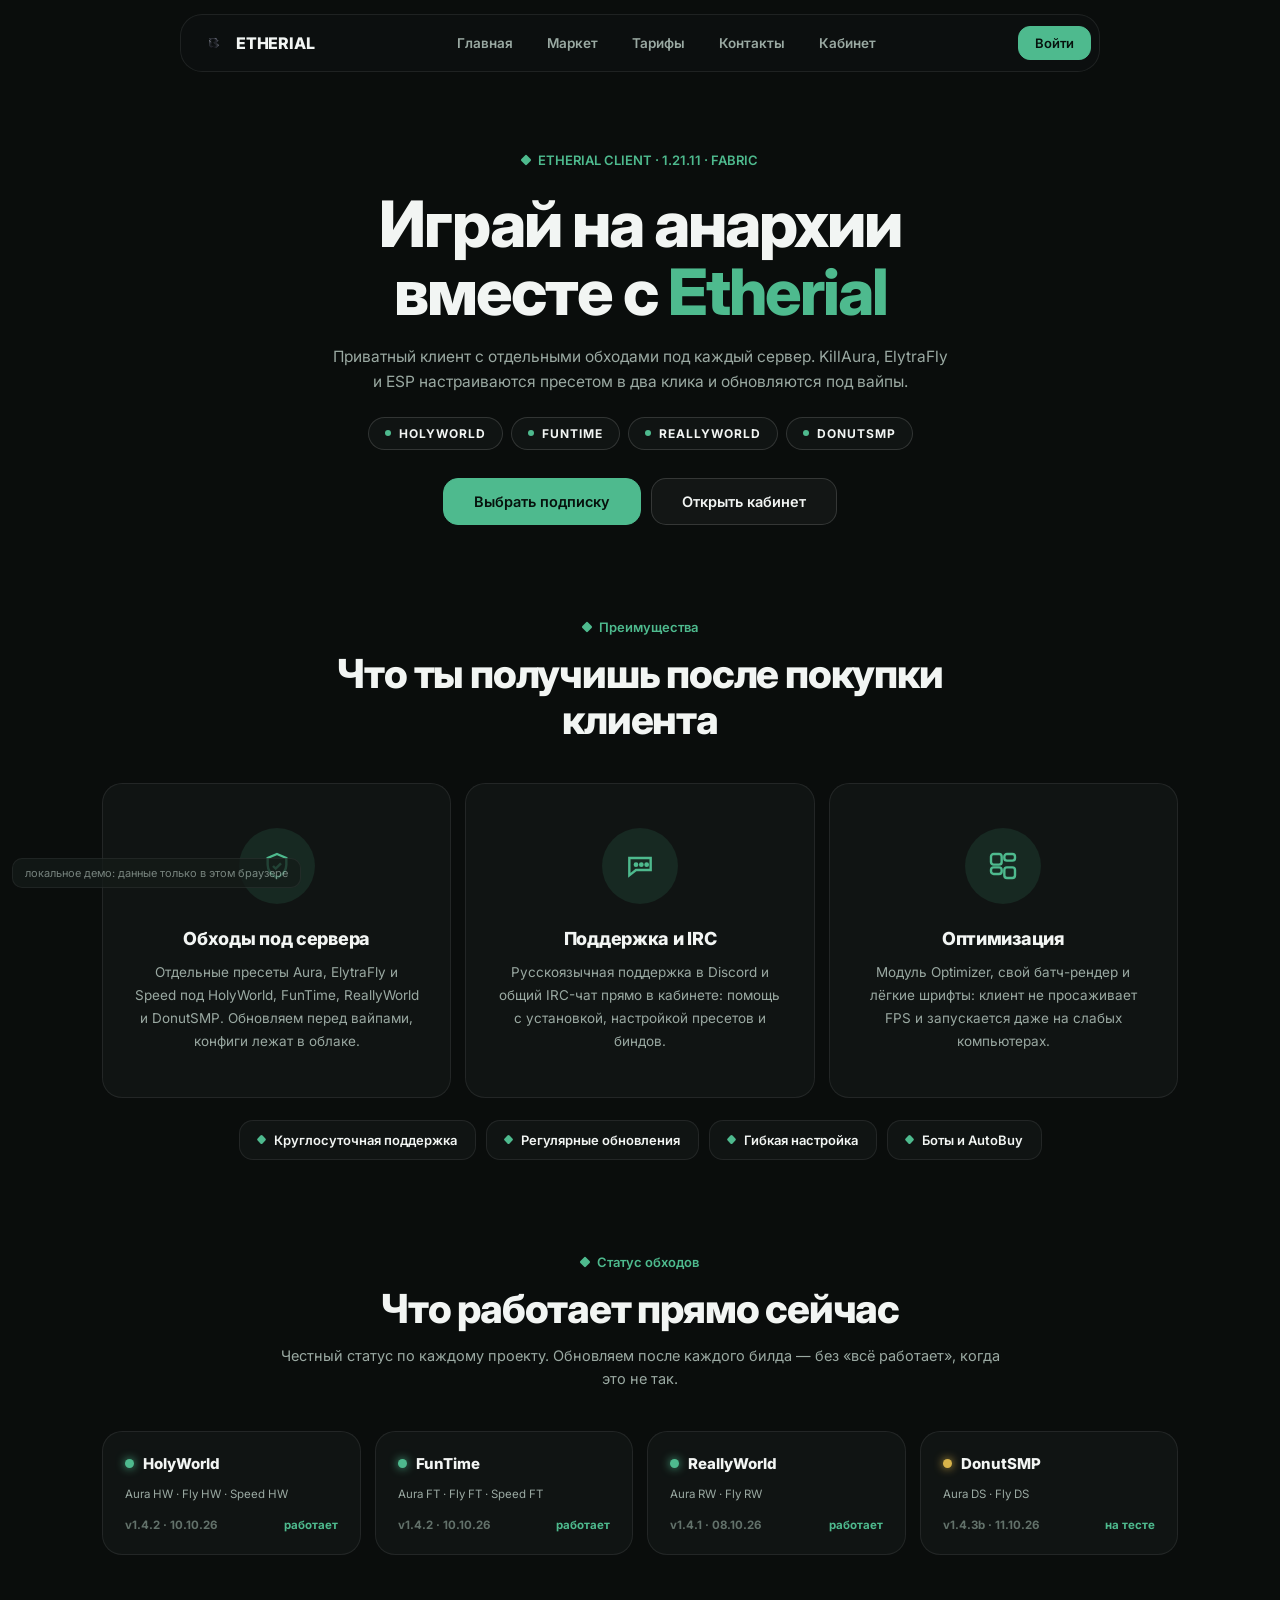
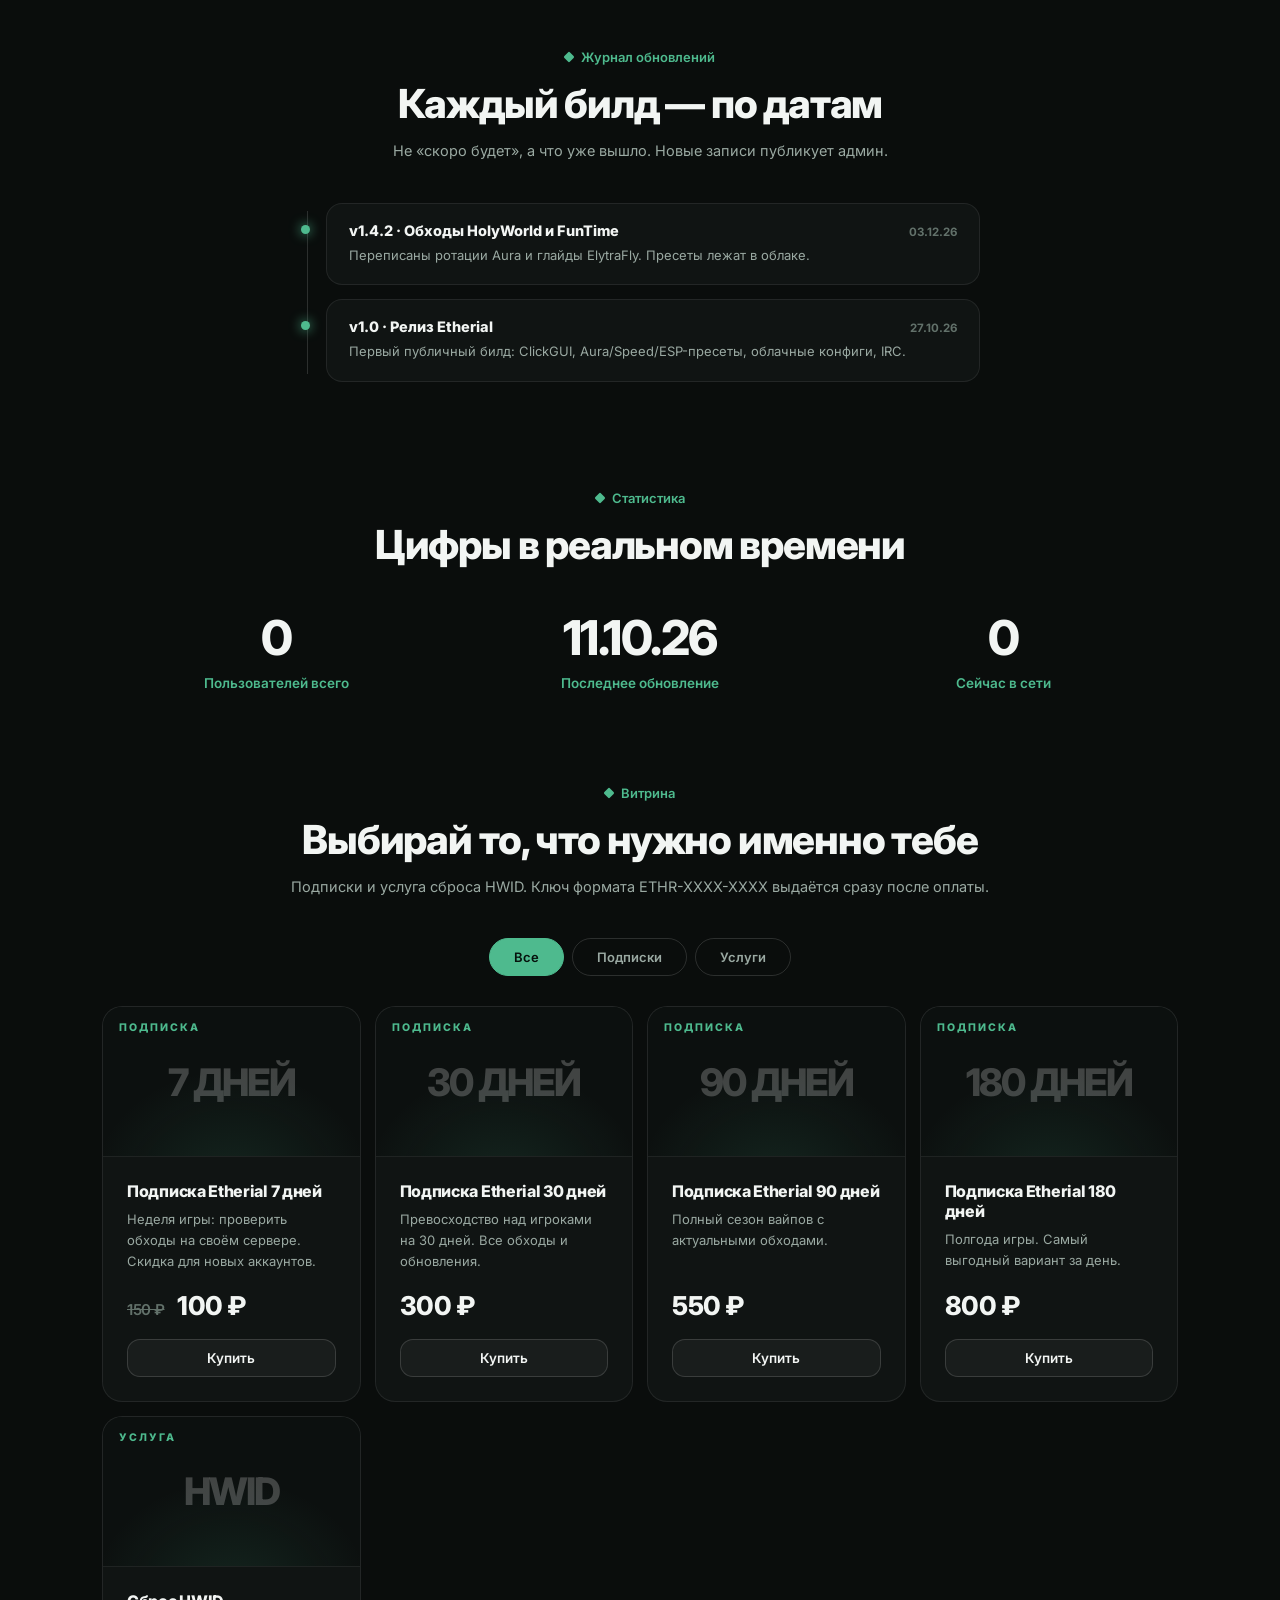
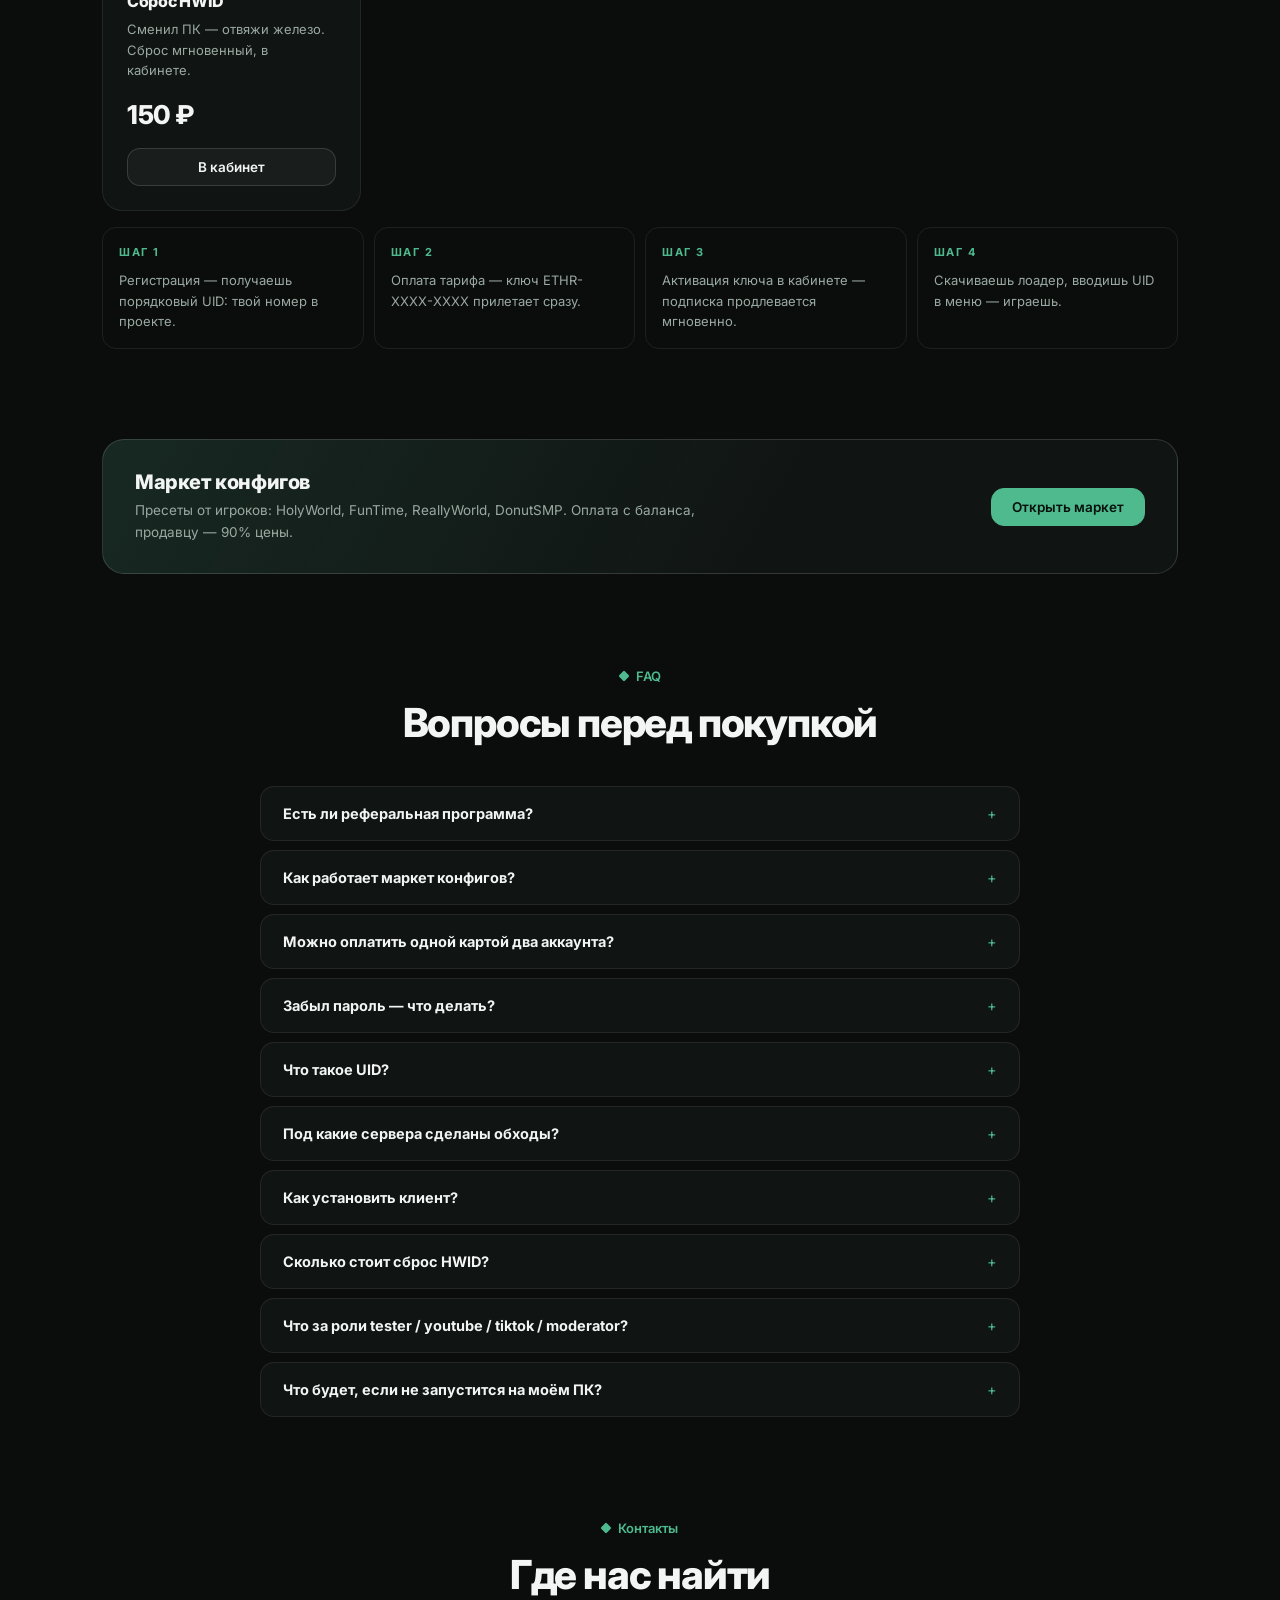
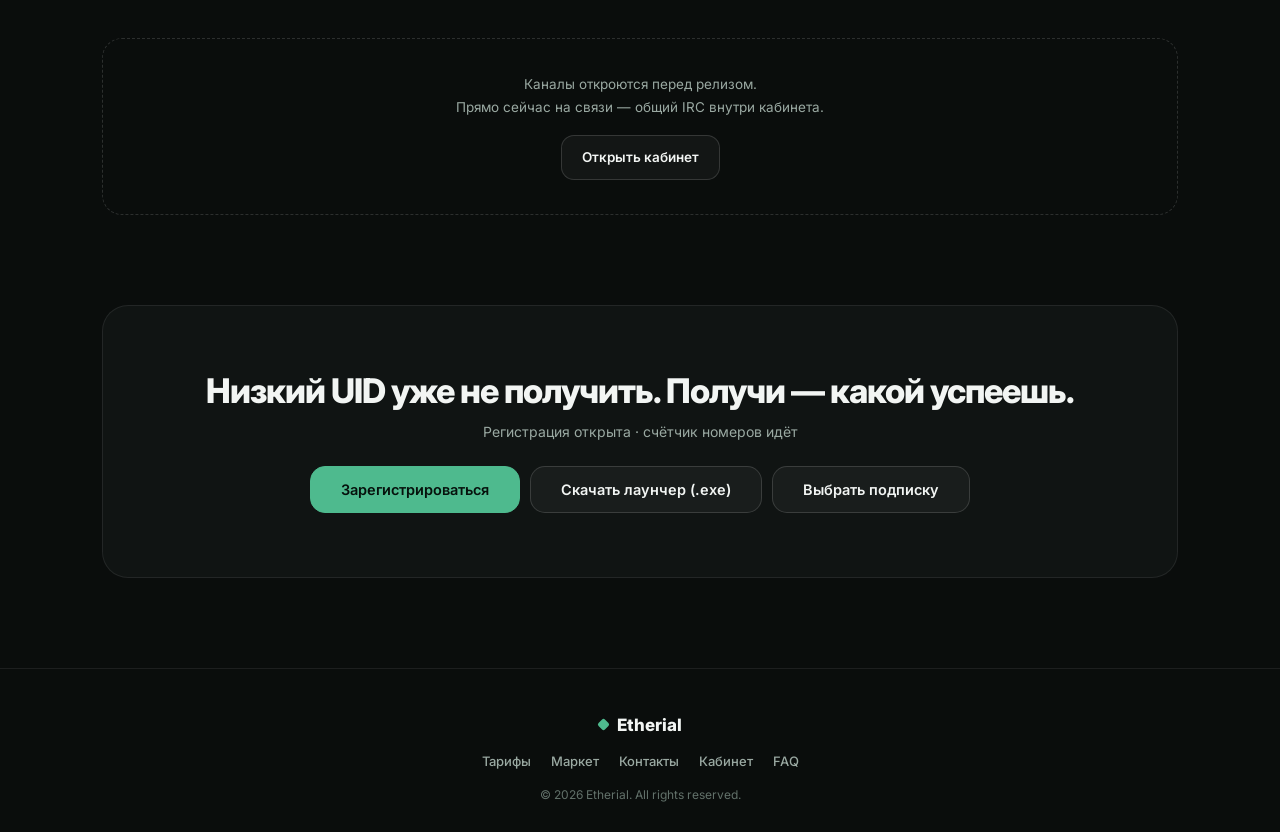
==== index.html @ 1a39bdfa "launcher exe build, download buttons to zip" ====
<!DOCTYPE html>
<html lang="ru">
<head>
<meta charset="UTF-8">
<meta name="viewport" content="width=device-width, initial-scale=1.0">
<title>Etherial Client — чит для Minecraft 1.21.11 | HolyWorld, FunTime, ReallyWorld, DonutSMP</title>
<meta name="description" content="Etherial Client — приватный клиент для Minecraft 1.21.11 (Fabric). Обходы под HolyWorld, FunTime, ReallyWorld и DonutSMP. Порядковые UID, облачные конфиги, IRC.">
<link rel="icon" type="image/png" href="assets/logo.png">
<link rel="preconnect" href="https://fonts.googleapis.com">
<link rel="preconnect" href="https://fonts.gstatic.com" crossorigin>
<link href="https://fonts.googleapis.com/css2?family=Inter:wght@400;500;600;700;800&display=swap" rel="stylesheet">
<link rel="stylesheet" href="css/base.css">
<link rel="stylesheet" href="css/landing.css">
</head>
<body>
<canvas id="bg"></canvas>

<header>
  <div class="header-in">
    <a href="#top" class="logo"><img src="assets/logo.png" alt="Etherial">ETHERIAL</a>
    <nav class="nav" id="nav">
      <a href="#top">Главная</a>
      <a href="market.html">Маркет</a>
      <a href="#store">Тарифы</a>
      <a href="#contacts">Контакты</a>
      <a href="cabinet.html">Кабинет</a>
    </nav>
    <div class="header-right">
      <button class="btn btn-sm btn-solid" id="headAuth">Войти</button>
      <button class="burger" id="burger"><span></span><span></span><span></span></button>
    </div>
  </div>
</header>

<main id="top">
<!-- HERO -->
<section class="hero wrap">
  <span class="kicker reveal">ETHERIAL CLIENT · 1.21.11 · FABRIC</span>
  <h1 class="reveal">Играй на анархии<br>вместе с <em>Etherial</em></h1>
  <p class="hero-sub reveal">Приватный клиент с отдельными обходами под каждый сервер. KillAura, ElytraFly и ESP настраиваются пресетом в два клика и обновляются под вайпы.</p>
  <div class="srv-row reveal">
    <span class="srv"><i></i>HOLYWORLD</span>
    <span class="srv"><i></i>FUNTIME</span>
    <span class="srv"><i></i>REALLYWORLD</span>
    <span class="srv"><i></i>DONUTSMP</span>
  </div>
  <div class="hero-cta reveal">
    <a class="btn btn-solid btn-lg" href="#store">Выбрать подписку</a>
    <a class="btn btn-lg" href="cabinet.html">Открыть кабинет</a>
  </div>
</section>

<!-- ADVANTAGES -->
<section class="section wrap">
  <div class="sec-center reveal">
    <span class="kicker">Преимущества</span>
    <h2>Что ты получишь после покупки клиента</h2>
  </div>
  <div class="adv-grid">
    <div class="adv reveal">
      <div class="adv-ico"><svg viewBox="0 0 24 24" fill="none" stroke-width="1.8"><path d="M12 3l7 3v5c0 5-3.5 8-7 10-3.5-2-7-5-7-10V6z"/><path d="M9 12l2 2 4-4"/></svg></div>
      <b>Обходы под сервера</b>
      <p>Отдельные пресеты Aura, ElytraFly и Speed под HolyWorld, FunTime, ReallyWorld и DonutSMP. Обновляем перед вайпами, конфиги лежат в облаке.</p>
    </div>
    <div class="adv reveal">
      <div class="adv-ico"><svg viewBox="0 0 24 24" fill="none" stroke-width="1.8"><path d="M4 6h16v9H9l-5 4z"/><circle cx="9" cy="11" r=".9" fill="currentColor"/><circle cx="13" cy="11" r=".9" fill="currentColor"/><circle cx="17" cy="11" r=".9" fill="currentColor"/></svg></div>
      <b>Поддержка и IRC</b>
      <p>Русскоязычная поддержка в Discord и общий IRC-чат прямо в кабинете: помощь с установкой, настройкой пресетов и биндов.</p>
    </div>
    <div class="adv reveal">
      <div class="adv-ico"><svg viewBox="0 0 24 24" fill="none" stroke-width="1.8"><rect x="3" y="3" width="8" height="8" rx="2"/><rect x="13" y="13" width="8" height="8" rx="2"/><rect x="13" y="3" width="8" height="5" rx="2"/><rect x="3" y="13" width="8" height="5" rx="2"/></svg></div>
      <b>Оптимизация</b>
      <p>Модуль Optimizer, свой батч-рендер и лёгкие шрифты: клиент не просаживает FPS и запускается даже на слабых компьютерах.</p>
    </div>
  </div>
  <div class="chips reveal">
    <span class="chip">Круглосуточная поддержка</span>
    <span class="chip">Регулярные обновления</span>
    <span class="chip">Гибкая настройка</span>
    <span class="chip">Боты и AutoBuy</span>
  </div>
</section>

<!-- BYPASS STATUS -->
<section class="section wrap">
  <div class="sec-center reveal">
    <span class="kicker">Статус обходов</span>
    <h2>Что работает прямо сейчас</h2>
    <p>Честный статус по каждому проекту. Обновляем после каждого билда — без «всё работает», когда это не так.</p>
  </div>
  <div class="status-grid reveal" id="bypassGrid"></div>
</section>

<!-- BUILDS -->
<section class="section wrap">
  <div class="sec-center reveal">
    <span class="kicker">Журнал обновлений</span>
    <h2>Каждый билд — по датам</h2>
    <p>Не «скоро будет», а что уже вышло. Новые записи публикует админ.</p>
  </div>
  <div class="timeline reveal" id="buildsList"></div>
</section>

<!-- STATS -->
<section class="section wrap">
  <div class="sec-center reveal">
    <span class="kicker">Статистика</span>
    <h2>Цифры в реальном времени</h2>
  </div>
  <div class="stats reveal">
    <div class="stat"><b id="statUsers">0</b><span>Пользователей всего</span></div>
    <div class="stat"><b id="statUpdate">11.10.26</b><span>Последнее обновление</span></div>
    <div class="stat"><b id="statOnline">0</b><span>Сейчас в сети</span></div>
  </div>
</section>

<!-- STORE -->
<section id="store" class="section wrap">
  <div class="sec-center reveal">
    <span class="kicker">Витрина</span>
    <h2>Выбирай то, что нужно именно тебе</h2>
    <p>Подписки и услуга сброса HWID. Ключ формата ETHR-XXXX-XXXX выдаётся сразу после оплаты.</p>
  </div>
  <div class="store-tabs reveal">
    <button class="stab active" data-sfilter="all">Все</button>
    <button class="stab" data-sfilter="sub">Подписки</button>
    <button class="stab" data-sfilter="svc">Услуги</button>
  </div>
  <div class="store-grid">
    <div class="product reveal" data-cat="sub">
      <div class="product-vis"><small>ПОДПИСКА</small><b>7 ДНЕЙ</b></div>
      <div class="product-body"><h3>Подписка Etherial 7 дней</h3><p>Неделя игры: проверить обходы на своём сервере. Скидка для новых аккаунтов.</p>
      <div class="product-price"><s class="old-price">150 ₽</s> 100 ₽</div><button class="btn btn-block" data-buy="D7">Купить</button></div>
    </div>
    <div class="product reveal" data-cat="sub">
      <div class="product-vis"><small>ПОДПИСКА</small><b>30 ДНЕЙ</b></div>
      <div class="product-body"><h3>Подписка Etherial 30 дней</h3><p>Превосходство над игроками на 30 дней. Все обходы и обновления.</p>
      <div class="product-price">300 ₽</div><button class="btn btn-block" data-buy="D30">Купить</button></div>
    </div>
    <div class="product reveal" data-cat="sub">
      <div class="product-vis"><small>ПОДПИСКА</small><b>90 ДНЕЙ</b></div>
      <div class="product-body"><h3>Подписка Etherial 90 дней</h3><p>Полный сезон вайпов с актуальными обходами.</p>
      <div class="product-price">550 ₽</div><button class="btn btn-block" data-buy="D90">Купить</button></div>
    </div>
    <div class="product reveal" data-cat="sub">
      <div class="product-vis"><small>ПОДПИСКА</small><b>180 ДНЕЙ</b></div>
      <div class="product-body"><h3>Подписка Etherial 180 дней</h3><p>Полгода игры. Самый выгодный вариант за день.</p>
      <div class="product-price">800 ₽</div><button class="btn btn-block" data-buy="D180">Купить</button></div>
    </div>
    <div class="product reveal" data-cat="svc">
      <div class="product-vis"><small>УСЛУГА</small><b>HWID</b></div>
      <div class="product-body"><h3>Сброс HWID</h3><p>Сменил ПК — отвяжи железо. Сброс мгновенный, в кабинете.</p>
      <div class="product-price">150 ₽</div><a class="btn btn-block" href="cabinet.html" style="text-align:center">В кабинет</a></div>
    </div>
  </div>
  <div class="steps reveal">
    <div class="step"><b>ШАГ 1</b>Регистрация — получаешь порядковый UID: твой номер в проекте.</div>
    <div class="step"><b>ШАГ 2</b>Оплата тарифа — ключ ETHR-XXXX-XXXX прилетает сразу.</div>
    <div class="step"><b>ШАГ 3</b>Активация ключа в кабинете — подписка продлевается мгновенно.</div>
    <div class="step"><b>ШАГ 4</b>Скачиваешь лоадер, вводишь UID в меню — играешь.</div>
  </div>
</section>

<!-- MARKET BANNER -->
<section class="section wrap">
  <div class="market-banner reveal">
    <div><b>Маркет конфигов</b><span>Пресеты от игроков: HolyWorld, FunTime, ReallyWorld, DonutSMP. Оплата с баланса, продавцу — 90% цены.</span></div>
    <a class="btn btn-solid" href="market.html">Открыть маркет</a>
  </div>
</section>

<!-- FAQ -->
<section id="faq" class="section wrap">
  <div class="sec-center reveal">
    <span class="kicker">FAQ</span>
    <h2>Вопросы перед покупкой</h2>
  </div>
  <div class="faq">
    <div class="qa reveal"><button>Есть ли реферальная программа?<i>+</i></button><div class="qa-body">Да: +3 дня подписки за каждого приглашённого, который активировал ключ. Твоя ссылка вида cabinet.html?ref=ТВОЙ_UID — в кабинете на вкладке Главная. Бонус начисляется автоматически.</div></div>
    <div class="qa reveal"><button>Как работает маркет конфигов?<i>+</i></button><div class="qa-body">Игроки выставляют свои пресеты, ты покупаешь за баланс: пополни его картой в кабинете, текст конфига откроется сразу после оплаты. Продавцу уходит 90% цены, выставить лот может любой владелец.</div></div>
    <div class="qa reveal"><button>Можно оплатить одной картой два аккаунта?<i>+</i></button><div class="qa-body">Нет: карта привязывается к одному UID навсегда. Это защита от перепродажи ключей. Для второго аккаунта нужна другая карта.</div></div>
    <div class="qa reveal"><button>Забыл пароль — что делать?<i>+</i></button><div class="qa-body">Нажми «Забыл пароль» в окне входа, введи ник и почту с регистрации — задашь новый пароль, все сессии при этом сбросятся. Поэтому указывай рабочую почту.</div></div>
    <div class="qa reveal"><button>Что такое UID?<i>+</i></button><div class="qa-body">Порядковый номер аккаунта в проекте. Зарегистрировался вторым — UID 2, тысяча четыреста восемьдесят восьмым — UID 1488. Вводится в лоадере и привязывается к подписке и железу.</div></div>
    <div class="qa reveal"><button>Под какие сервера сделаны обходы?<i>+</i></button><div class="qa-body">HolyWorld, FunTime, ReallyWorld и DonutSMP. Под каждый — отдельные пресеты Aura, ElytraFly, Speed и Velocity. Перед вайпами пресеты обновляются, конфиги лежат в облаке.</div></div>
    <div class="qa reveal"><button>Как установить клиент?<i>+</i></button><div class="qa-body">Нужны Minecraft 1.21.11, Java 21 и Fabric Loader 0.19.5. Кладёшь jar в папку mods, запускаешь игру, в меню Etherial вводишь свой UID. Установка занимает минут пять, гайд есть в Discord.</div></div>
    <div class="qa reveal"><button>Сколько стоит сброс HWID?<i>+</i></button><div class="qa-body">150₽, оплачивается отдельно во вкладке Главная личного кабинета. Сброс мгновенный, количество не ограничено — каждый оплачивается отдельно.</div></div>
    <div class="qa reveal"><button>Что за роли tester / youtube / tiktok / moderator?<i>+</i></button><div class="qa-body">Роли выдаёт администратор (zxs). Tester — ранний доступ к билдам, youtube и tiktok — партнёрка для авторов, moderator — модерация чата. Роль видна рядом с ником в кабинете и IRC.</div></div>
    <div class="qa reveal"><button>Что будет, если не запустится на моём ПК?<i>+</i></button><div class="qa-body">Напиши в поддержку с указанием UID — разберём логи лоадера. Если клиент технически не запускается и мы не помогли за 24 часа, вернём деньги за неиспользованные дни.</div></div>
  </div>
</section>

<!-- CONTACTS -->
<section id="contacts" class="section wrap">
  <div class="sec-center reveal">
    <span class="kicker">Контакты</span>
    <h2>Где нас найти</h2>
  </div>
  <div class="contact-grid reveal" id="contactGrid"></div>
</section>

<section class="wrap">
  <div class="cta reveal">
    <h2>Низкий UID уже не получить. Получи — какой успеешь.</h2>
    <p>Регистрация открыта · счётчик номеров идёт</p>
    <div class="cta-row">
      <button class="btn btn-solid btn-lg" data-auth="reg">Зарегистрироваться</button>
      <a class="btn btn-lg" href="files/EtherealLauncher-win64.zip" download>Скачать лаунчер (.exe)</a>
      <a class="btn btn-lg" href="#store">Выбрать подписку</a>
    </div>
  </div>
</section>
</main>

<footer>
  <div class="wrap foot-in">
    <div class="foot-logo">Etherial</div>
    <div class="foot-links"><a href="#store">Тарифы</a><a href="market.html">Маркет</a><a href="#contacts">Контакты</a><a href="cabinet.html">Кабинет</a><a href="#faq">FAQ</a></div>
    <div class="foot-bottom" style="border:none;padding:18px 0 0">© 2026 Etherial. All rights reserved.</div>
  </div>
</footer>

<!-- AUTH MODAL -->
<div class="modal" id="authModal">
  <div class="modal-card">
    <button class="modal-x" id="authClose">✕</button>
    <h3 id="authTitle">Регистрация</h3>
    <p class="modal-sub" id="authSub"></p>
    <label>Ник<input type="text" id="authName" maxlength="16" placeholder="3-16 символов" autocomplete="username"></label>
    <label id="authEmailWrap">Почта<input type="text" id="authEmail" maxlength="64" placeholder="для восстановления доступа" autocomplete="email"></label>
    <label id="authRefWrap">Пригласил друг (UID)<input type="text" id="authRef" maxlength="8" placeholder="необязательно — например 1488"></label>
    <label>Пароль<input type="password" id="authPass" placeholder="минимум 4 символа" autocomplete="current-password"></label>
    <label class="remember"><input type="checkbox" id="authRemember" checked> Запомнить меня на этом устройстве</label>
    <div class="auth-err" id="authErr"></div>
    <button class="btn btn-solid btn-block" id="authSubmit">Зарегистрироваться</button>
    <button class="linklike" id="authSwitch"></button>
    <button class="linklike" id="authForgot" style="margin-top:8px">Забыл пароль? Восстановить по почте</button>
  </div>
</div>

<!-- RECOVER MODAL -->
<div class="modal" id="recoverModal">
  <div class="modal-card">
    <button class="modal-x" id="recoverClose">✕</button>
    <h3>Восстановление</h3>
    <p class="modal-sub">Введи ник и почту с регистрации — задашь новый пароль. Все сессии сбросятся.</p>
    <label>Ник<input type="text" id="recNick" maxlength="16"></label>
    <label>Почта<input type="text" id="recEmail" maxlength="64"></label>
    <label>Новый пароль<input type="password" id="recPass" placeholder="минимум 4 символа"></label>
    <div class="auth-err" id="recErr"></div>
    <button class="btn btn-solid btn-block" id="recSubmit">Задать новый пароль</button>
  </div>
</div>

<!-- BUY MODAL -->
<div class="modal" id="buyModal">
  <div class="modal-card">
    <button class="modal-x" id="buyClose">✕</button>
    <h3>Оплата</h3>
    <p class="modal-sub" id="buyPlan"></p>
    <div class="pay-methods">
      <button class="paymethod active" data-pay="card">Картой</button>
      <button class="paymethod" data-pay="balance">С баланса · <span id="buyBal">0 ₽</span></button>
    </div>
    <div id="cardFields">
      <label>Номер карты<input type="text" id="cardNum" inputmode="numeric" maxlength="19" placeholder="0000 0000 0000 0000"></label>
      <div style="display:grid;grid-template-columns:1fr 1fr;gap:10px">
        <label>Срок<input type="text" id="cardExp" inputmode="numeric" maxlength="5" placeholder="ММ/ГГ"></label>
        <label>CVC<input type="password" id="cardCvc" inputmode="numeric" maxlength="3" placeholder="•••"></label>
      </div>
    </div>
    <div id="balHint" class="hidden" style="font-size:12.5px;color:var(--mut);margin-bottom:12px">Спишется с баланса аккаунта. Не хватает? <a href="cabinet.html" style="color:var(--acc)">Пополнить в кабинете</a></div>
    <div class="auth-err" id="buyErr"></div>
    <div class="pay-methods"><button class="pay active">Карта</button><button class="pay">СБП</button><button class="pay">Крипта</button></div>
    <button class="btn btn-solid btn-block" id="buyConfirm">Оплатить и получить ключ</button>
    <p class="modal-sub" style="margin:12px 0 0">Демо-оплата: номер никуда не уходит, хранится только его хэш.<br>Одна карта — один аккаунт. Демо-карта: 4242 4242 4242 4242.</p>
  </div>
</div>

<div id="toasts"></div>
<script src="js/store.local.js"></script>
<script src="js/store.js"></script>
<script src="js/config.js"></script>
<script src="js/common.js"></script>
<script src="js/pay.js"></script>
<script src="js/landing.js"></script>
</body>
</html>
---- css/base.css ----
/* Etherial Client — base: one font, pill nav, footer, buttons, modal, toast */
:root {
  --bg: #0a0d0c;
  --panel: #101413;
  --panel2: #151b19;
  --line: rgba(255, 255, 255, .08);
  --line2: rgba(255, 255, 255, .14);
  --txt: #f2f5f3;
  --mut: #9aa9a2;
  --dim: #62716a;
  --acc: #4eba8e;
  --acc-dim: rgba(78, 186, 142, .12);
  --danger: #ff5147;
  --gold: #d8b34a;
  --field: rgba(0, 0, 0, .35);
  --deep: rgba(0, 0, 0, .3);
  --r: 20px;
  --font: 'Inter', system-ui, sans-serif;
}
body[data-theme="mono"] {
  --bg: #0a0a0a;
  --panel: #111;
  --panel2: #181818;
  --txt: #f2f2f2;
  --mut: #9c9c9c;
  --dim: #666;
  --acc: #ededed;
  --acc-dim: rgba(255, 255, 255, .1);
}
body[data-theme="crimson"] {
  --bg: #0e0708;
  --panel: #150c0d;
  --panel2: #1d1113;
  --txt: #f6ecee;
  --mut: #b39a9e;
  --dim: #6f5257;
  --acc: #e0334f;
  --acc-dim: rgba(224, 51, 79, .13);
  --danger: #ff5147;
  --gold: #d8b34a;
}
body[data-theme="toxic"] {
  --bg: #080b04;
  --panel: #0e1207;
  --panel2: #151b0b;
  --txt: #f0f5e4;
  --mut: #9aa583;
  --dim: #5d6647;
  --acc: #b8ff29;
  --acc-dim: rgba(184, 255, 41, .12);
  --danger: #ff5147;
  --gold: #d8b34a;
}
body[data-theme="royal"] {
  --bg: #0c0913;
  --panel: #130e1d;
  --panel2: #1a1426;
  --txt: #f1ebfa;
  --mut: #a293bd;
  --dim: #5f5478;
  --acc: #a678ff;
  --acc-dim: rgba(166, 120, 255, .13);
  --danger: #ff5147;
  --gold: #d8b34a;
}
body[data-theme="arctic"] {
  --bg: #e9eef1;
  --panel: #ffffff;
  --panel2: #e6ebef;
  --line: rgba(10, 30, 40, .1);
  --line2: rgba(10, 30, 40, .2);
  --txt: #0e151b;
  --mut: #57707c;
  --dim: #8fa3ae;
  --acc: #0284c7;
  --acc-dim: rgba(2, 132, 199, .12);
  --field: #e7edf1;
  --deep: #edf1f4;
  --danger: #d92d20;
  --gold: #b8860b;
}
* { margin: 0; padding: 0; box-sizing: border-box; }
html { scroll-behavior: smooth; }
body {
  background: var(--bg); color: var(--txt);
  font-family: var(--font); min-height: 100vh;
  transition: background .3s, color .3s;
  -webkit-font-smoothing: antialiased;
}
body.no-motion * { animation: none !important; transition: none !important; }
::selection { background: var(--acc); color: #06110c; }
.wrap { max-width: 1120px; margin: 0 auto; padding: 0 22px; }
.mono { font-family: var(--font); font-weight: 600; letter-spacing: .3px; }
.hidden { display: none !important; }
main, header, footer { position: relative; z-index: 1; }
a { color: inherit; }

/* ---------- floating pill header ---------- */
header { position: sticky; top: 14px; z-index: 50; background: transparent; }
.header-in {
  max-width: 920px; margin: 0 auto; padding: 0 8px 0 20px; height: 58px;
  display: flex; align-items: center; gap: 16px;
  background: rgba(13, 17, 16, .88);
  backdrop-filter: blur(16px);
  border: 1px solid var(--line);
  border-radius: 22px;
}
body[data-theme="mono"] .header-in { background: rgba(12, 12, 12, .9); }
.logo { display: flex; align-items: center; gap: 9px; text-decoration: none; font-weight: 800; font-size: 16px; letter-spacing: -.2px; }
.logo img { width: 26px; height: 26px; object-fit: contain; }
.nav { display: flex; gap: 4px; margin: 0 auto; }
.nav a {
  color: var(--mut); text-decoration: none; font-size: 13.5px; font-weight: 600;
  padding: 9px 15px; border-radius: 12px;
}
.nav a:hover, .nav a.on { color: var(--txt); background: rgba(255, 255, 255, .06); }
.header-right { display: flex; align-items: center; gap: 8px; }

/* ---------- buttons ---------- */
.btn {
  border: 1px solid var(--line2); background: rgba(255, 255, 255, .04); color: var(--txt);
  font-family: var(--font); font-weight: 600; font-size: 13.5px;
  padding: 10px 20px; border-radius: 13px; cursor: pointer;
  text-decoration: none; display: inline-block; transition: background .2s, border-color .2s, transform .15s;
  white-space: nowrap;
}
.btn:hover { border-color: var(--acc); transform: translateY(-1px); }
.btn-solid { background: var(--acc); border-color: var(--acc); color: #06110c; }
.btn-solid:hover { filter: brightness(1.08); }
.btn-lg { padding: 14px 30px; font-size: 14.5px; border-radius: 15px; }
.btn-block { width: 100%; }
.btn-sm { padding: 8px 16px; font-size: 13px; border-radius: 12px; }
.btn:disabled { opacity: .4; cursor: default; transform: none; }
.burger { display: none; flex-direction: column; gap: 5px; background: none; border: none; cursor: pointer; padding: 8px; }
.burger span { width: 20px; height: 2px; background: var(--txt); border-radius: 2px; }

/* ---------- shared bits ---------- */
.kicker {
  display: inline-flex; align-items: center; gap: 8px;
  font-size: 13px; font-weight: 600; color: var(--acc);
}
.kicker::before { content: ''; width: 8px; height: 8px; background: var(--acc); transform: rotate(45deg); border-radius: 1.5px; }

/* ---------- footer ---------- */
footer { border-top: 1px solid var(--line); margin-top: 90px; }
.foot-in { text-align: center; padding: 44px 22px 30px; }
.foot-logo { display: inline-flex; align-items: center; gap: 9px; font-weight: 800; font-size: 17px; }
.foot-logo::before { content: ''; width: 9px; height: 9px; background: var(--acc); transform: rotate(45deg); border-radius: 2px; }
.foot-links { display: flex; gap: 20px; justify-content: center; margin-top: 18px; flex-wrap: wrap; }
.foot-links a { color: var(--mut); text-decoration: none; font-size: 13px; font-weight: 500; }
.foot-links a:hover { color: var(--txt); }
.foot-bottom { text-align: center; padding-bottom: 26px; font-size: 12px; color: var(--dim); }

/* ---------- modal ---------- */
.modal {
  position: fixed; inset: 0; z-index: 100; display: flex; align-items: center; justify-content: center;
  padding: 18px; background: rgba(0, 0, 0, .7); backdrop-filter: blur(6px);
  opacity: 0; visibility: hidden; transition: .25s;
}
.modal.show { opacity: 1; visibility: visible; }
.modal-card {
  background: var(--panel); border: 1px solid var(--line2); border-radius: var(--r);
  padding: 32px; width: 100%; max-width: 410px; position: relative;
  transform: translateY(14px); transition: .25s; max-height: 90vh; overflow: auto;
}
.modal.show .modal-card { transform: none; }
.modal-card.wide { max-width: 1000px; }
.modal-x { position: absolute; top: 12px; right: 12px; background: none; border: 1px solid var(--line); color: var(--mut); width: 32px; height: 32px; border-radius: 10px; cursor: pointer; font-size: 14px; font-family: var(--font); }
.modal-x:hover { color: var(--txt); border-color: var(--acc); }
.modal-card h3 { font-size: 20px; font-weight: 800; letter-spacing: -.3px; text-align: center; }
.modal-sub { text-align: center; color: var(--mut); font-size: 13px; margin: 8px 0 20px; line-height: 1.55; }
.modal-card label { display: block; font-size: 12.5px; font-weight: 600; color: var(--mut); margin-bottom: 11px; }
.modal-card input[type="text"], .modal-card input[type="password"] {
  width: 100%; margin-top: 6px; background: var(--field); border: 1px solid var(--line2);
  border-radius: 11px; padding: 12px 14px; color: var(--txt); font-size: 14px; outline: none; font-family: var(--font);
}
body[data-theme="arctic"] .header-in { background: rgba(255, 255, 255, .9); }
body[data-theme="arctic"] footer { background: rgba(255, 255, 255, .6); }
.modal-card input:focus { border-color: var(--acc); }
.auth-err { color: var(--danger); font-size: 12.5px; min-height: 20px; margin-bottom: 6px; }
.linklike { background: none; border: none; color: var(--acc); cursor: pointer; font-size: 13px; font-weight: 600; margin: 14px auto 0; display: block; font-family: var(--font); }
.pay-methods { display: flex; gap: 8px; margin: 4px 0 14px; }
.pay, .paymethod { flex: 1; background: rgba(255, 255, 255, .04); border: 1px solid var(--line2); color: var(--txt); padding: 11px 6px; border-radius: 11px; cursor: pointer; font-size: 12.5px; font-weight: 600; font-family: var(--font); }
.pay.active, .paymethod.active { border-color: var(--acc); }

/* ---------- toasts ---------- */
#toasts { position: fixed; bottom: 20px; right: 20px; z-index: 150; display: flex; flex-direction: column; gap: 9px; }
.toast {
  background: var(--panel2); border: 1px solid var(--acc); border-left-width: 3px;
  border-radius: 12px; padding: 12px 16px; font-size: 13px; font-weight: 500; max-width: 330px;
  animation: tIn .25s ease-out;
}
.toast.err { border-color: var(--danger); }
@keyframes tIn { from { transform: translateX(40px); opacity: 0; } }

/* ---------- reveal ---------- */
.reveal { opacity: 0; transform: translateY(22px); transition: opacity .6s ease, transform .6s ease; }
.reveal.vis { opacity: 1; transform: none; }

@media (max-width: 900px) {
  header { top: 10px; }
  .header-in { margin: 0 12px; }
  .nav {
    position: fixed; top: 78px; left: 12px; right: 12px; background: var(--panel);
    flex-direction: column; padding: 12px; gap: 2px;
    border: 1px solid var(--line); border-radius: 18px; display: none; margin: 0;
  }
  .nav.open { display: flex; }
  .burger { display: flex; }
}
---- css/landing.css ----
/* Etherial — landing (minimal) */
#bg { position: fixed; inset: 0; z-index: 0; opacity: .45; pointer-events: none; }

/* ---------- hero (center) ---------- */
.hero { text-align: center; padding: 90px 22px 0; max-width: 900px; }
.hero h1 {
  font-size: clamp(34px, 6vw, 64px); font-weight: 800; letter-spacing: -2px;
  line-height: 1.06; margin: 22px 0 18px;
}
.hero h1 em { font-style: normal; color: var(--acc); }
.hero-sub { color: var(--mut); font-size: 15.5px; line-height: 1.65; max-width: 620px; margin: 0 auto; }
.srv-row { display: flex; gap: 8px; flex-wrap: wrap; justify-content: center; margin-top: 22px; }
.srv {
  font-size: 12px; font-weight: 700; letter-spacing: 1px;
  border: 1px solid var(--line2); padding: 8px 16px; border-radius: 20px;
  display: flex; align-items: center; gap: 8px; background: var(--panel);
}
.srv i { width: 6px; height: 6px; border-radius: 50%; background: var(--acc); }
.hero-cta { display: flex; gap: 10px; margin-top: 28px; justify-content: center; flex-wrap: wrap; }

/* ---------- sections ---------- */
.section { padding: 90px 22px 0; }
.sec-center { text-align: center; max-width: 720px; margin: 0 auto 40px; }
.sec-center h2 { font-size: clamp(24px, 4vw, 40px); font-weight: 800; letter-spacing: -1.2px; line-height: 1.15; margin-top: 16px; }
.sec-center p { color: var(--mut); margin-top: 12px; font-size: 14.5px; line-height: 1.65; }

/* ---------- advantages ---------- */
.adv-grid { display: grid; grid-template-columns: repeat(3, 1fr); gap: 14px; }
.adv {
  background: var(--panel); border: 1px solid var(--line); border-radius: var(--r);
  padding: 44px 30px; text-align: center; transition: border-color .25s, transform .25s;
}
.adv:hover { border-color: var(--line2); transform: translateY(-4px); }
.adv-ico {
  width: 76px; height: 76px; border-radius: 50%; margin: 0 auto 24px;
  background: var(--acc-dim); display: flex; align-items: center; justify-content: center;
}
.adv-ico svg { width: 32px; height: 32px; stroke: var(--acc); }
.adv b { font-size: 18px; font-weight: 800; letter-spacing: -.3px; }
.adv p { color: var(--mut); font-size: 13.5px; margin-top: 12px; line-height: 1.7; }
.chips { display: flex; gap: 10px; flex-wrap: wrap; justify-content: center; margin-top: 22px; }
.chip {
  display: inline-flex; align-items: center; gap: 9px;
  border: 1px solid var(--line); border-radius: 14px; padding: 11px 18px;
  font-size: 13px; font-weight: 600; background: var(--panel);
}
.chip::before { content: ''; width: 7px; height: 7px; background: var(--acc); transform: rotate(45deg); border-radius: 1.5px; }

/* ---------- stats ---------- */
.stats { display: grid; grid-template-columns: repeat(3, 1fr); gap: 14px; text-align: center; }
.stat b { font-size: clamp(30px, 4.5vw, 48px); font-weight: 800; letter-spacing: -1.5px; display: block; }
.stat span { color: var(--acc); font-size: 13.5px; font-weight: 600; display: block; margin-top: 8px; }

/* ---------- vitrina ---------- */
.store-tabs { display: flex; gap: 8px; justify-content: center; margin-bottom: 30px; flex-wrap: wrap; }
.stab {
  background: none; border: 1px solid var(--line2); color: var(--mut);
  font-family: var(--font); font-size: 13px; font-weight: 600;
  padding: 10px 24px; border-radius: 20px; cursor: pointer;
}
.stab.active { background: var(--acc); border-color: var(--acc); color: #06110c; }
.store-grid { display: grid; grid-template-columns: repeat(auto-fit, minmax(210px, 1fr)); gap: 14px; }
.product { background: var(--panel); border: 1px solid var(--line); border-radius: var(--r); overflow: hidden; transition: border-color .25s, transform .25s; display: flex; flex-direction: column; }
.product:hover { border-color: var(--line2); transform: translateY(-4px); }
.product-vis {
  height: 150px; display: flex; align-items: center; justify-content: center;
  background: radial-gradient(90% 130% at 50% 120%, var(--acc-dim) 0%, transparent 60%), #0c100f;
  border-bottom: 1px solid var(--line); position: relative; overflow: hidden;
}
.product-vis b { font-size: 38px; font-weight: 800; letter-spacing: -2px; color: rgba(255, 255, 255, .22); }
.product-vis small {
  position: absolute; top: 14px; left: 16px; font-size: 10.5px; font-weight: 800; letter-spacing: 2px; color: var(--acc);
}
.product-body { padding: 24px; display: flex; flex-direction: column; flex: 1; }
.product-body h3 { font-size: 16px; font-weight: 800; letter-spacing: -.3px; }
.product-body p { color: var(--mut); font-size: 13px; margin: 8px 0 18px; line-height: 1.6; flex: 1; }
.product-price { font-size: 26px; font-weight: 800; letter-spacing: -.5px; margin-bottom: 18px; }
.old-price { font-size: 15px; font-weight: 600; color: var(--dim); text-decoration: line-through; margin-right: 8px; }
.remember { display: flex !important; align-items: center; gap: 9px; font-size: 13px !important; cursor: pointer; }
.remember input { width: 16px; height: 16px; accent-color: var(--acc); margin: 0 !important; }
.steps { display: grid; grid-template-columns: repeat(4, 1fr); gap: 10px; margin-top: 16px; }
.step { border: 1px solid var(--line); border-radius: 14px; padding: 16px; font-size: 13px; color: var(--mut); line-height: 1.6; }
.step b { display: block; color: var(--acc); font-size: 11px; letter-spacing: 1.5px; margin-bottom: 8px; }

/* ---------- status ---------- */
.status-grid { display: grid; grid-template-columns: repeat(4, 1fr); gap: 14px; }
.bypass {
  border: 1px solid var(--line); border-radius: var(--r); padding: 22px; background: var(--panel);
}
.bypass-top { display: flex; align-items: center; gap: 9px; margin-bottom: 12px; }
.dot { width: 9px; height: 9px; border-radius: 50%; flex-shrink: 0; }
.dot.work { background: var(--acc); box-shadow: 0 0 10px var(--acc); }
.dot.test { background: var(--gold); box-shadow: 0 0 10px var(--gold); }
.dot.fix { background: var(--danger); box-shadow: 0 0 10px var(--danger); }
.bypass-top b { font-size: 15px; font-weight: 800; }
.bypass small { display: block; font-size: 11.5px; color: var(--mut); line-height: 1.6; }
.bypass .ver { display: flex; justify-content: space-between; margin-top: 14px; font-size: 11.5px; font-weight: 700; color: var(--dim); }
.bypass .ver em { font-style: normal; color: var(--acc); }

/* ---------- builds timeline ---------- */
.timeline { max-width: 680px; margin: 0 auto; position: relative; padding-left: 26px; }
.timeline::before { content: ''; position: absolute; left: 7px; top: 8px; bottom: 8px; width: 1px; background: var(--line2); }
.tl-item { position: relative; margin-bottom: 14px; }
.tl-dot { position: absolute; left: -25px; top: 22px; width: 9px; height: 9px; border-radius: 50%; background: var(--acc); box-shadow: 0 0 12px var(--acc); }
.tl-card { border: 1px solid var(--line); border-radius: 16px; background: var(--panel); padding: 18px 22px; }
.tl-top { display: flex; justify-content: space-between; gap: 12px; align-items: baseline; }
.tl-top b { font-size: 14.5px; font-weight: 800; }
.tl-top span { font-size: 11.5px; font-weight: 700; color: var(--dim); white-space: nowrap; }
.tl-card p { font-size: 13px; color: var(--mut); margin-top: 6px; line-height: 1.65; }

/* ---------- market banner ---------- */
.market-banner {
  display: flex; align-items: center; gap: 18px; flex-wrap: wrap;
  border: 1px solid var(--line2); border-radius: 22px;
  background: linear-gradient(120deg, var(--acc-dim), transparent 65%), var(--panel);
  padding: 30px 32px;
}
.market-banner b { font-size: 20px; font-weight: 800; letter-spacing: -.4px; display: block; }
.market-banner span { font-size: 13.5px; color: var(--mut); display: block; margin-top: 6px; max-width: 560px; line-height: 1.6; }
.market-banner .btn { margin-left: auto; }

/* ---------- faq ---------- */
.faq { max-width: 760px; margin: 0 auto; }
.qa { border: 1px solid var(--line); border-radius: 14px; margin-bottom: 9px; overflow: hidden; background: var(--panel); }
.qa.open { border-color: var(--line2); }
.qa button {
  width: 100%; background: none; border: none; color: var(--txt);
  font-weight: 700; font-size: 14.5px; padding: 18px 22px;
  display: flex; justify-content: space-between; gap: 12px; cursor: pointer; text-align: left; font-family: var(--font);
}
.qa button i { font-style: normal; color: var(--acc); font-weight: 400; }
.qa-body { max-height: 0; overflow: hidden; transition: max-height .3s ease; color: var(--mut); font-size: 13.5px; line-height: 1.7; }
.qa-body-inner { padding: 0 22px 20px; }

/* ---------- contacts ---------- */
.contact-grid { display: grid; grid-template-columns: repeat(3, 1fr); gap: 14px; }
.contact-card {
  display: flex; align-items: center; gap: 14px; text-decoration: none;
  border: 1px solid var(--line); border-radius: var(--r); padding: 22px; background: var(--panel);
  transition: border-color .2s, transform .2s;
}
.contact-card:hover { border-color: var(--acc); transform: translateY(-3px); }
.contact-ico {
  width: 48px; height: 48px; border-radius: 50%; background: var(--acc-dim);
  display: flex; align-items: center; justify-content: center; flex-shrink: 0;
}
.contact-ico svg { width: 22px; height: 22px; stroke: var(--acc); }
.contact-card b { font-size: 15px; font-weight: 700; display: block; }
.contact-card span span { font-size: 12.5px; color: var(--mut); }
.contact-soon {
  text-align: center; border: 1px dashed var(--line2); border-radius: var(--r);
  padding: 34px 24px; color: var(--mut); font-size: 13.5px; line-height: 1.7;
  grid-column: 1 / -1;
}
.contact-soon .btn { margin-top: 16px; }

/* ---------- cta ---------- */
.cta { text-align: center; border: 1px solid var(--line); border-radius: 26px; padding: 64px 26px; margin-top: 90px; background: var(--panel); }
.cta h2 { font-size: clamp(22px, 3.4vw, 34px); font-weight: 800; letter-spacing: -1px; }
.cta p { color: var(--mut); margin: 12px 0 26px; font-size: 14px; }
.cta-row { display: flex; gap: 10px; justify-content: center; flex-wrap: wrap; }

@media (max-width: 900px) {
  .adv-grid, .contact-grid { grid-template-columns: 1fr; }
  .store-grid { grid-template-columns: 1fr; }
  .status-grid { grid-template-columns: 1fr 1fr; }
  .steps { grid-template-columns: 1fr; }
  .stats { grid-template-columns: 1fr; gap: 26px; }
}
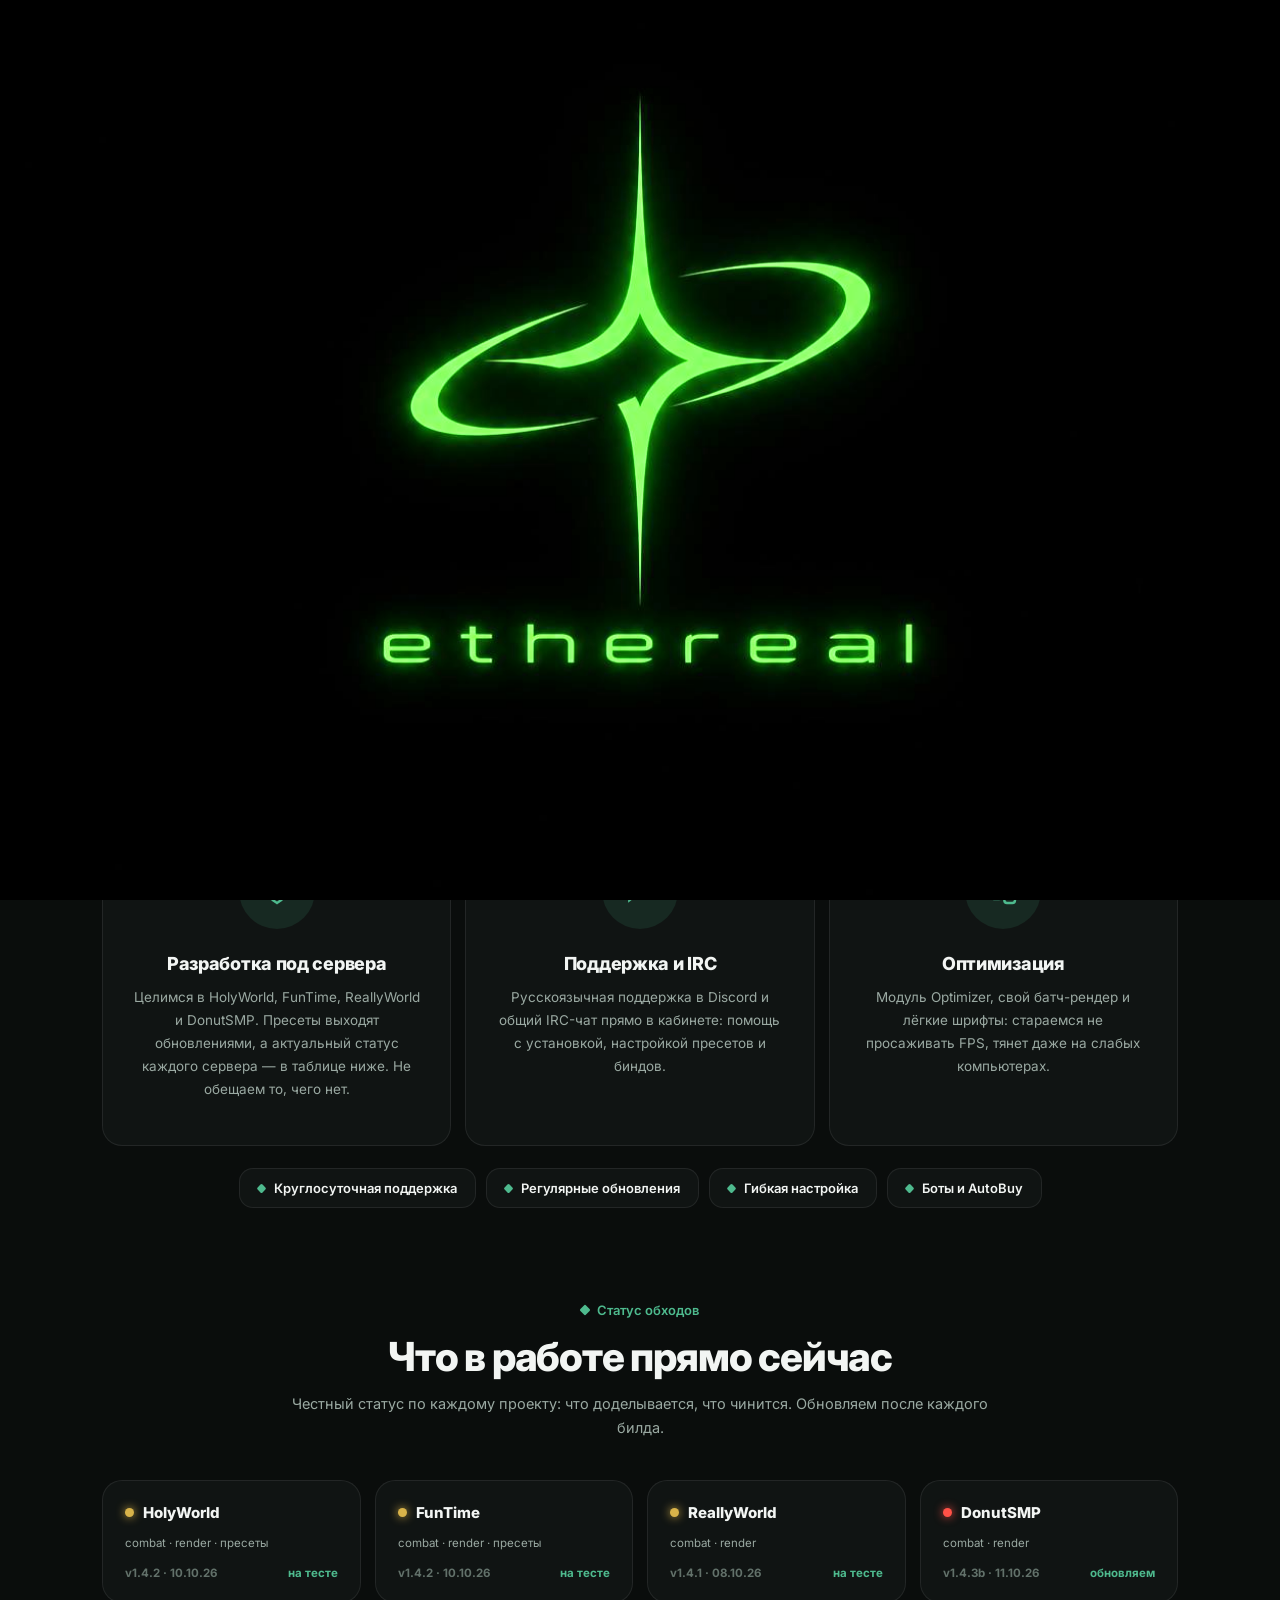
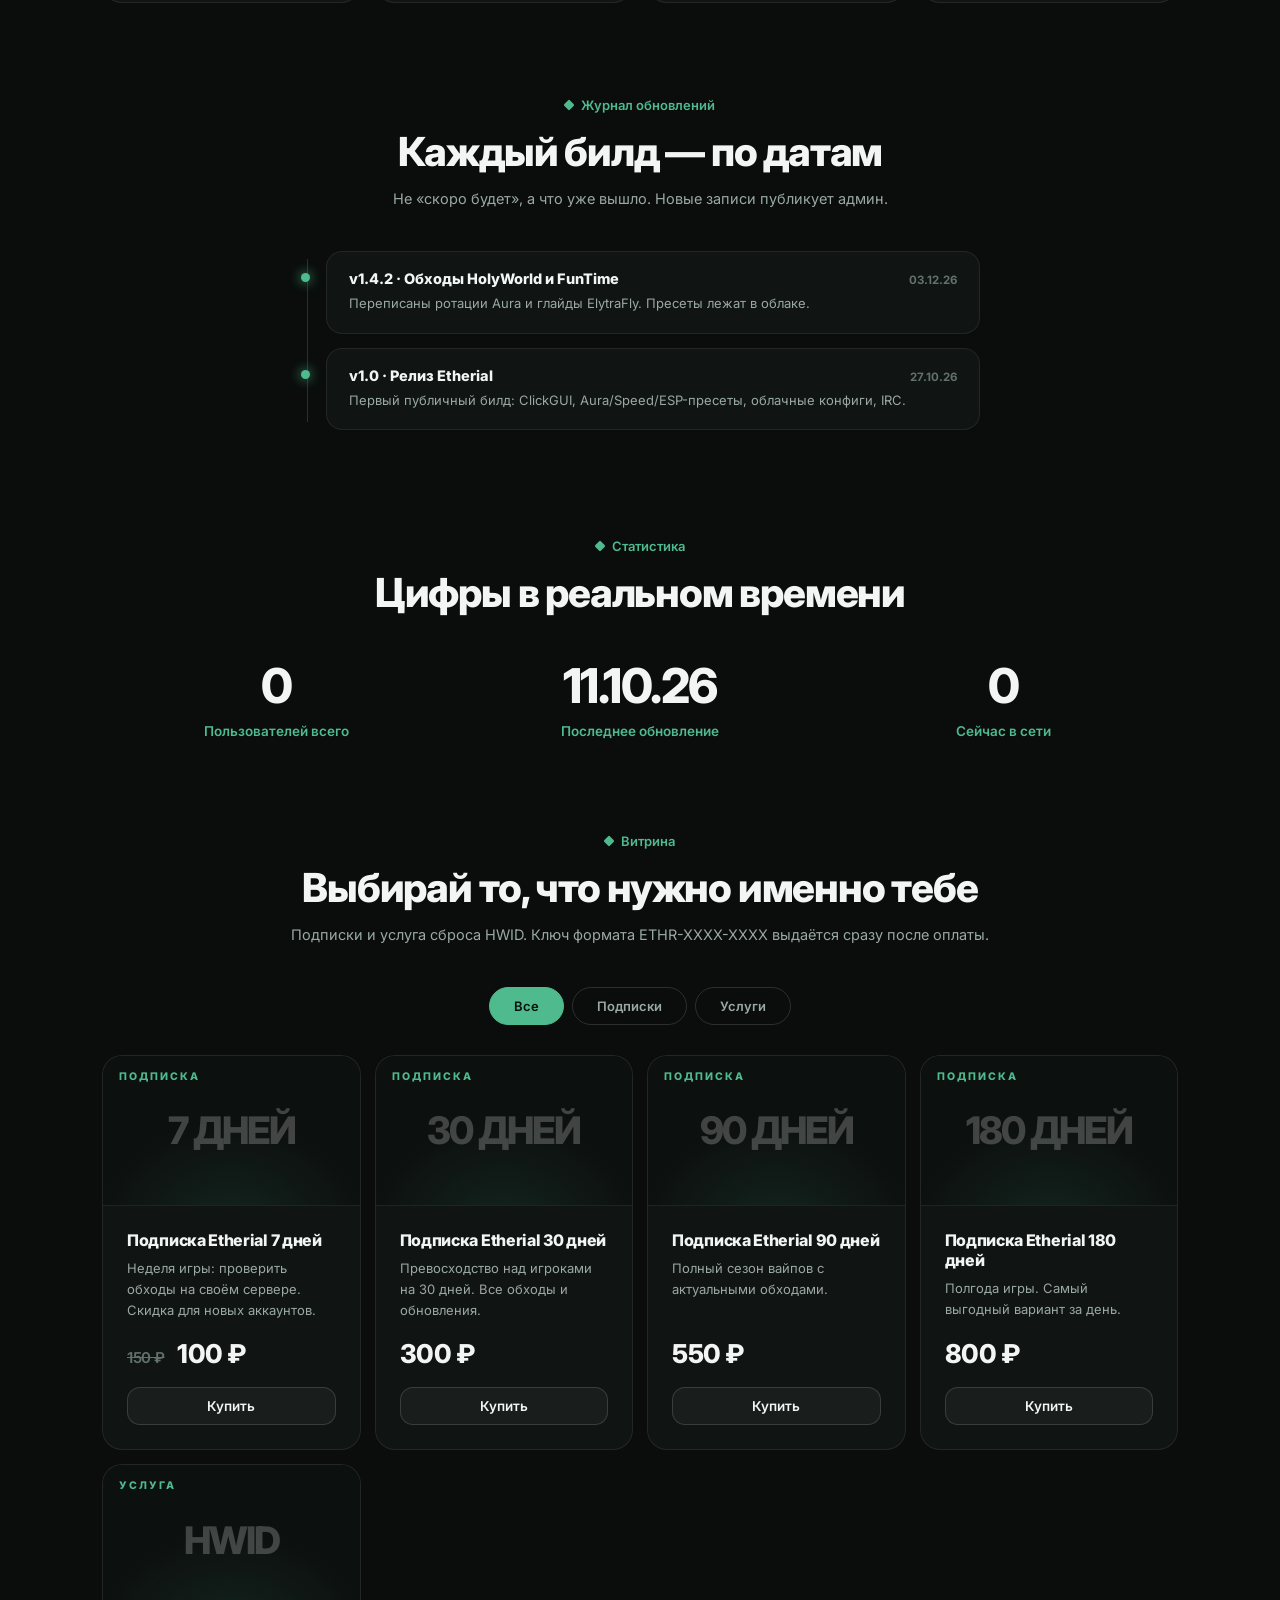
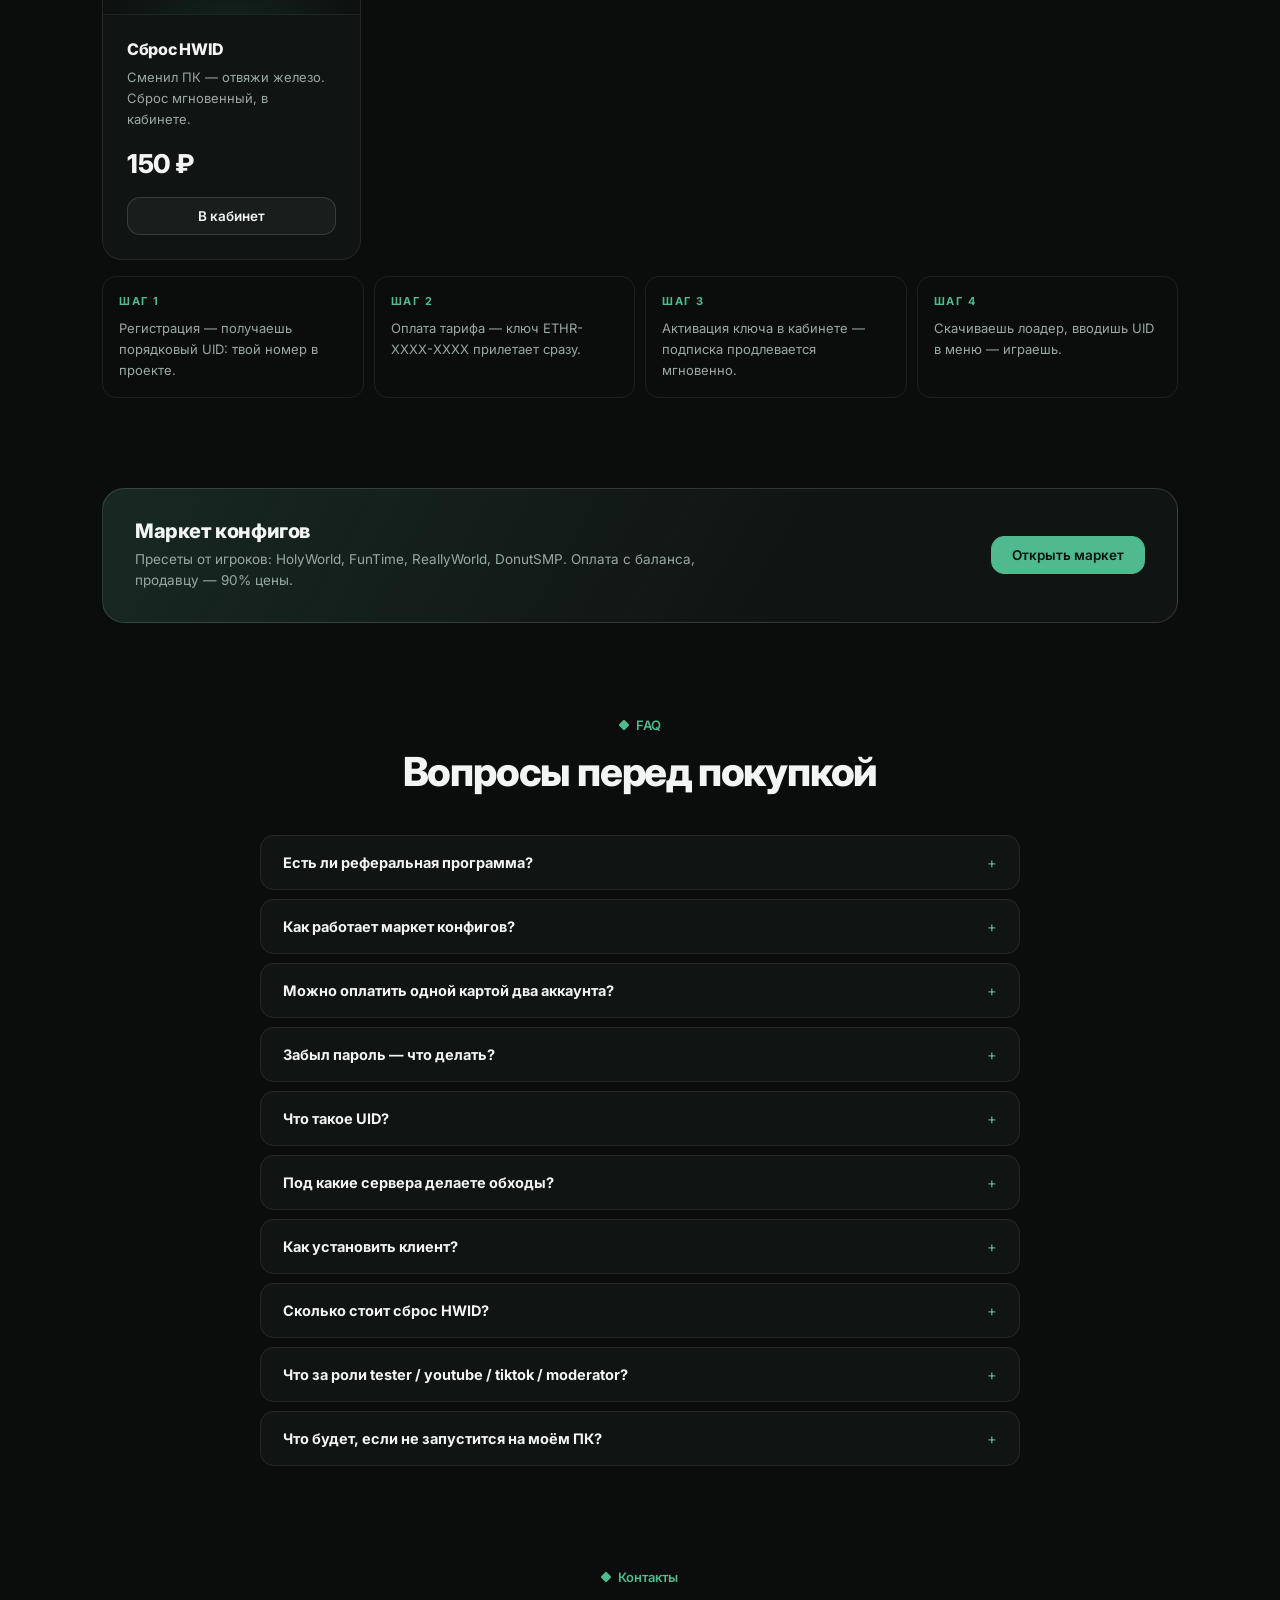
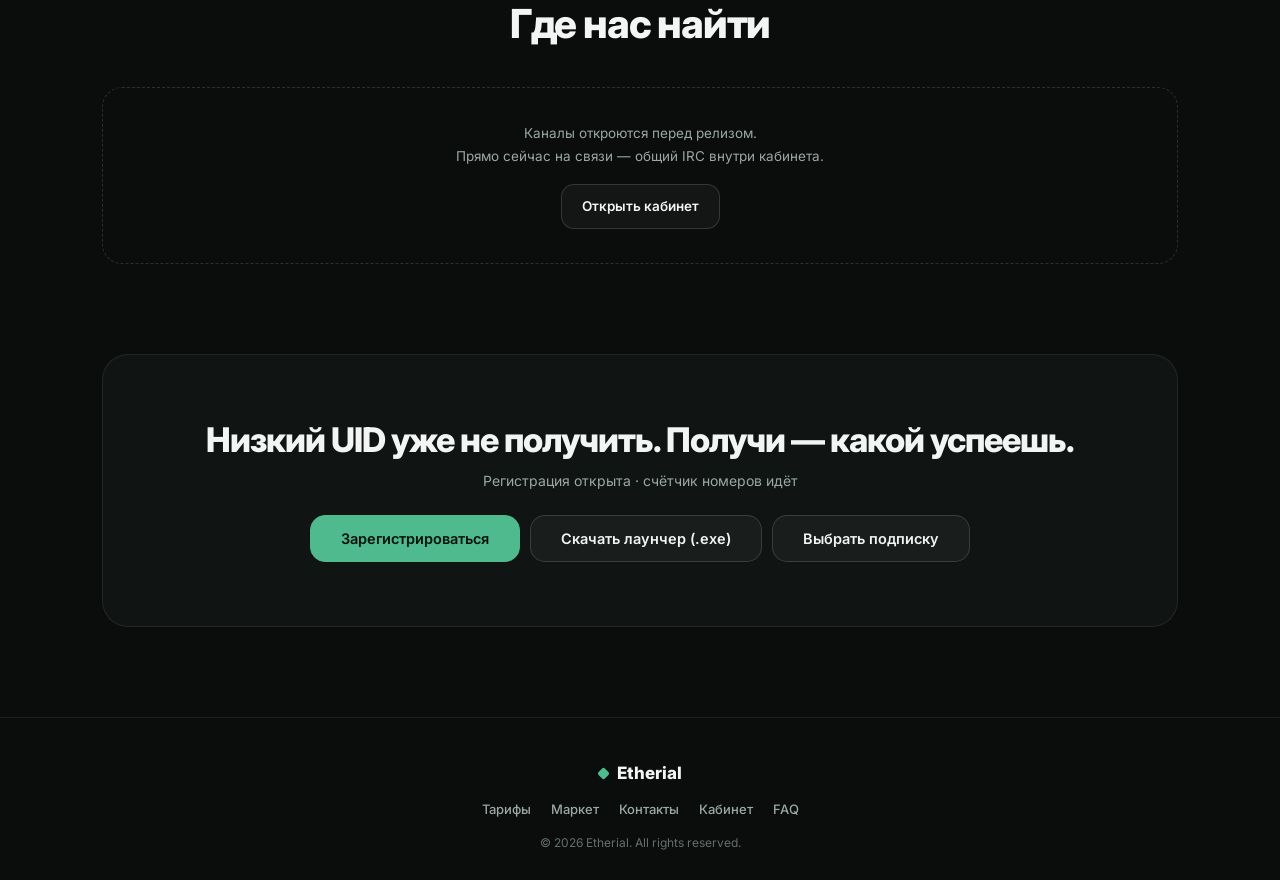
==== commit eb3bf2f0: "honest texts, client site-auth, cpp launcher redesign, fresh client jar" ====
--- a/index.html
+++ b/index.html
@@ -9,10 +9,16 @@
 <link rel="preconnect" href="https://fonts.googleapis.com">
 <link rel="preconnect" href="https://fonts.gstatic.com" crossorigin>
 <link href="https://fonts.googleapis.com/css2?family=Inter:wght@400;500;600;700;800&display=swap" rel="stylesheet">
+<link rel="preload" as="image" href="assets/screens/animation.jpg">
+<link rel="preload" as="image" href="assets/screens/animation_2.jpg">
 <link rel="stylesheet" href="css/base.css">
 <link rel="stylesheet" href="css/landing.css">
 </head>
 <body>
+<div id="intro">
+  <img class="intro-frame f1" src="assets/screens/animation.jpg" alt="ethereal">
+  <img class="intro-frame f2" src="assets/screens/animation_2.jpg" alt="ethereal logo">
+</div>
 <canvas id="bg"></canvas>
 
 <header>
@@ -37,7 +43,7 @@
 <section class="hero wrap">
   <span class="kicker reveal">ETHERIAL CLIENT · 1.21.11 · FABRIC</span>
   <h1 class="reveal">Играй на анархии<br>вместе с <em>Etherial</em></h1>
-  <p class="hero-sub reveal">Приватный клиент с отдельными обходами под каждый сервер. KillAura, ElytraFly и ESP настраиваются пресетом в два клика и обновляются под вайпы.</p>
+  <p class="hero-sub reveal">Приватный клиент для анархии: combat-модули, ESP, боты и удобный ClickGUI. Обходы под конкретные сервера доделываем обновлениями — честный статус смотри ниже, без сказок.</p>
   <div class="srv-row reveal">
     <span class="srv"><i></i>HOLYWORLD</span>
     <span class="srv"><i></i>FUNTIME</span>
@@ -59,8 +65,8 @@
   <div class="adv-grid">
     <div class="adv reveal">
       <div class="adv-ico"><svg viewBox="0 0 24 24" fill="none" stroke-width="1.8"><path d="M12 3l7 3v5c0 5-3.5 8-7 10-3.5-2-7-5-7-10V6z"/><path d="M9 12l2 2 4-4"/></svg></div>
-      <b>Обходы под сервера</b>
-      <p>Отдельные пресеты Aura, ElytraFly и Speed под HolyWorld, FunTime, ReallyWorld и DonutSMP. Обновляем перед вайпами, конфиги лежат в облаке.</p>
+      <b>Разработка под сервера</b>
+      <p>Целимся в HolyWorld, FunTime, ReallyWorld и DonutSMP. Пресеты выходят обновлениями, а актуальный статус каждого сервера — в таблице ниже. Не обещаем то, чего нет.</p>
     </div>
     <div class="adv reveal">
       <div class="adv-ico"><svg viewBox="0 0 24 24" fill="none" stroke-width="1.8"><path d="M4 6h16v9H9l-5 4z"/><circle cx="9" cy="11" r=".9" fill="currentColor"/><circle cx="13" cy="11" r=".9" fill="currentColor"/><circle cx="17" cy="11" r=".9" fill="currentColor"/></svg></div>
@@ -70,7 +76,7 @@
     <div class="adv reveal">
       <div class="adv-ico"><svg viewBox="0 0 24 24" fill="none" stroke-width="1.8"><rect x="3" y="3" width="8" height="8" rx="2"/><rect x="13" y="13" width="8" height="8" rx="2"/><rect x="13" y="3" width="8" height="5" rx="2"/><rect x="3" y="13" width="8" height="5" rx="2"/></svg></div>
       <b>Оптимизация</b>
-      <p>Модуль Optimizer, свой батч-рендер и лёгкие шрифты: клиент не просаживает FPS и запускается даже на слабых компьютерах.</p>
+      <p>Модуль Optimizer, свой батч-рендер и лёгкие шрифты: стараемся не просаживать FPS, тянет даже на слабых компьютерах.</p>
     </div>
   </div>
   <div class="chips reveal">
@@ -85,8 +91,8 @@
 <section class="section wrap">
   <div class="sec-center reveal">
     <span class="kicker">Статус обходов</span>
-    <h2>Что работает прямо сейчас</h2>
-    <p>Честный статус по каждому проекту. Обновляем после каждого билда — без «всё работает», когда это не так.</p>
+    <h2>Что в работе прямо сейчас</h2>
+    <p>Честный статус по каждому проекту: что доделывается, что чинится. Обновляем после каждого билда.</p>
   </div>
   <div class="status-grid reveal" id="bypassGrid"></div>
 </section>
@@ -180,8 +186,8 @@
     <div class="qa reveal"><button>Как работает маркет конфигов?<i>+</i></button><div class="qa-body">Игроки выставляют свои пресеты, ты покупаешь за баланс: пополни его картой в кабинете, текст конфига откроется сразу после оплаты. Продавцу уходит 90% цены, выставить лот может любой владелец.</div></div>
     <div class="qa reveal"><button>Можно оплатить одной картой два аккаунта?<i>+</i></button><div class="qa-body">Нет: карта привязывается к одному UID навсегда. Это защита от перепродажи ключей. Для второго аккаунта нужна другая карта.</div></div>
     <div class="qa reveal"><button>Забыл пароль — что делать?<i>+</i></button><div class="qa-body">Нажми «Забыл пароль» в окне входа, введи ник и почту с регистрации — задашь новый пароль, все сессии при этом сбросятся. Поэтому указывай рабочую почту.</div></div>
-    <div class="qa reveal"><button>Что такое UID?<i>+</i></button><div class="qa-body">Порядковый номер аккаунта в проекте. Зарегистрировался вторым — UID 2, тысяча четыреста восемьдесят восьмым — UID 1488. Вводится в лоадере и привязывается к подписке и железу.</div></div>
-    <div class="qa reveal"><button>Под какие сервера сделаны обходы?<i>+</i></button><div class="qa-body">HolyWorld, FunTime, ReallyWorld и DonutSMP. Под каждый — отдельные пресеты Aura, ElytraFly, Speed и Velocity. Перед вайпами пресеты обновляются, конфиги лежат в облаке.</div></div>
+    <div class="qa reveal"><button>Что такое UID?<i>+</i></button><div class="qa-body">Порядковый номер твоего аккаунта: кто первый зарегистрировался — UID 1, второй — UID 2 и так далее. UID нужен для входа в лаунчер и клиент, к нему привязываются подписка и железо. Свой номер всегда виден в кабинете.</div></div>
+    <div class="qa reveal"><button>Под какие сервера делаете обходы?<i>+</i></button><div class="qa-body">Целимся в HolyWorld, FunTime, ReallyWorld и DonutSMP. Клиент в активной разработке: combat и render уже есть, серверные обходы доделываются — актуальный статус смотри в таблице выше и журнале обновлений.</div></div>
     <div class="qa reveal"><button>Как установить клиент?<i>+</i></button><div class="qa-body">Нужны Minecraft 1.21.11, Java 21 и Fabric Loader 0.19.5. Кладёшь jar в папку mods, запускаешь игру, в меню Etherial вводишь свой UID. Установка занимает минут пять, гайд есть в Discord.</div></div>
     <div class="qa reveal"><button>Сколько стоит сброс HWID?<i>+</i></button><div class="qa-body">150₽, оплачивается отдельно во вкладке Главная личного кабинета. Сброс мгновенный, количество не ограничено — каждый оплачивается отдельно.</div></div>
     <div class="qa reveal"><button>Что за роли tester / youtube / tiktok / moderator?<i>+</i></button><div class="qa-body">Роли выдаёт администратор (zxs). Tester — ранний доступ к билдам, youtube и tiktok — партнёрка для авторов, moderator — модерация чата. Роль видна рядом с ником в кабинете и IRC.</div></div>
--- a/css/landing.css
+++ b/css/landing.css
@@ -1,5 +1,25 @@
 /* Etherial — landing (minimal) */
 #bg { position: fixed; inset: 0; z-index: 0; opacity: .45; pointer-events: none; }
+
+/* ---------- intro (friend's frames: dawn -> fade -> logo) ---------- */
+#intro { position: fixed; inset: 0; z-index: 300; background: #000; cursor: pointer; transition: opacity .8s ease; }
+#intro.done { opacity: 0; pointer-events: none; }
+#intro.gone { display: none; }
+.intro-frame { position: absolute; inset: 0; width: 100%; height: 100%; object-fit: cover; opacity: 0; }
+#intro.play .f1 { animation: dawn 2.1s ease forwards; }
+#intro.play .f2 { animation: logoshow 2.2s ease 1.7s forwards; }
+@keyframes dawn {
+  0% { opacity: 0; filter: brightness(0); transform: scale(1.09); }
+  25% { opacity: 1; }
+  60% { opacity: 1; filter: brightness(1.15); transform: scale(1.01); }
+  100% { opacity: 0; filter: brightness(1.3); transform: scale(1); }
+}
+@keyframes logoshow {
+  0% { opacity: 0; filter: brightness(.4); transform: scale(1.04); }
+  30% { opacity: 1; filter: brightness(1.1); }
+  75% { opacity: 1; filter: brightness(1.1); transform: scale(1); }
+  100% { opacity: 1; filter: brightness(1.2); transform: scale(1); }
+}
 
 /* ---------- hero (center) ---------- */
 .hero { text-align: center; padding: 90px 22px 0; max-width: 900px; }
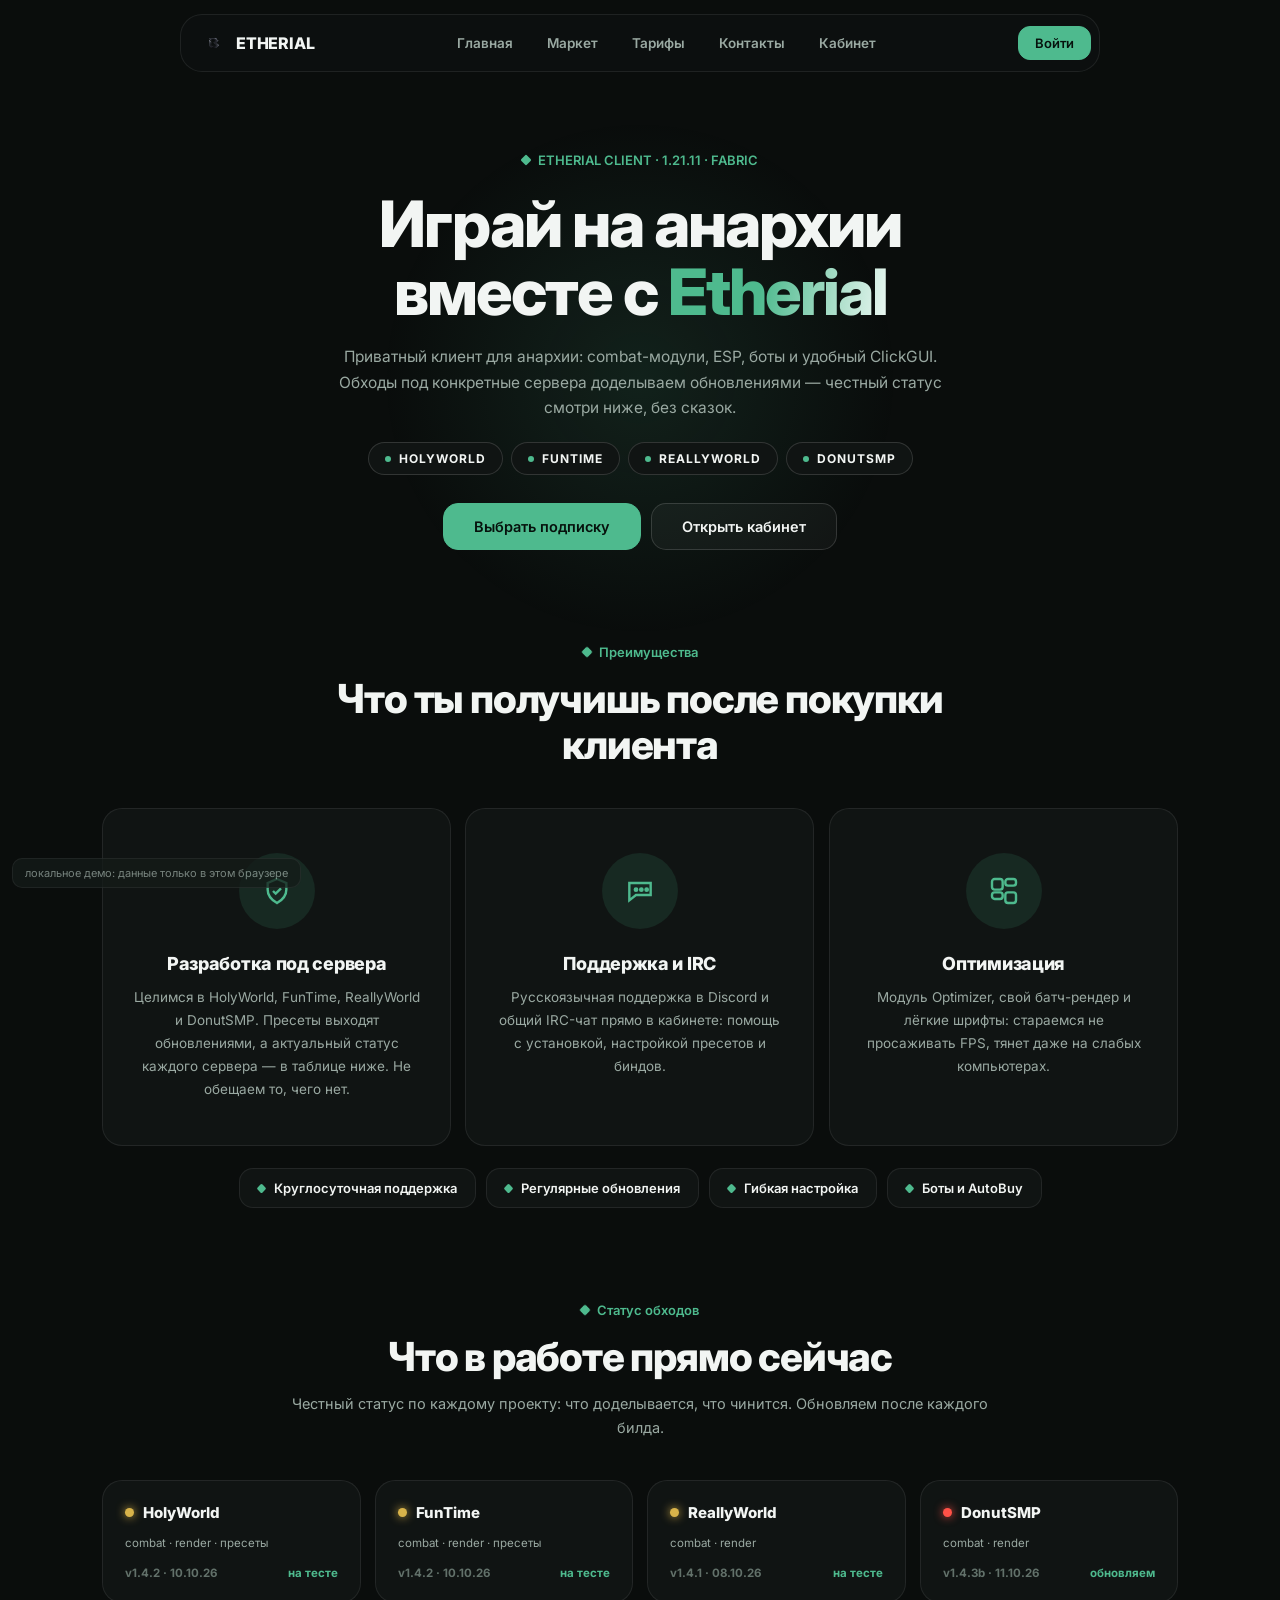
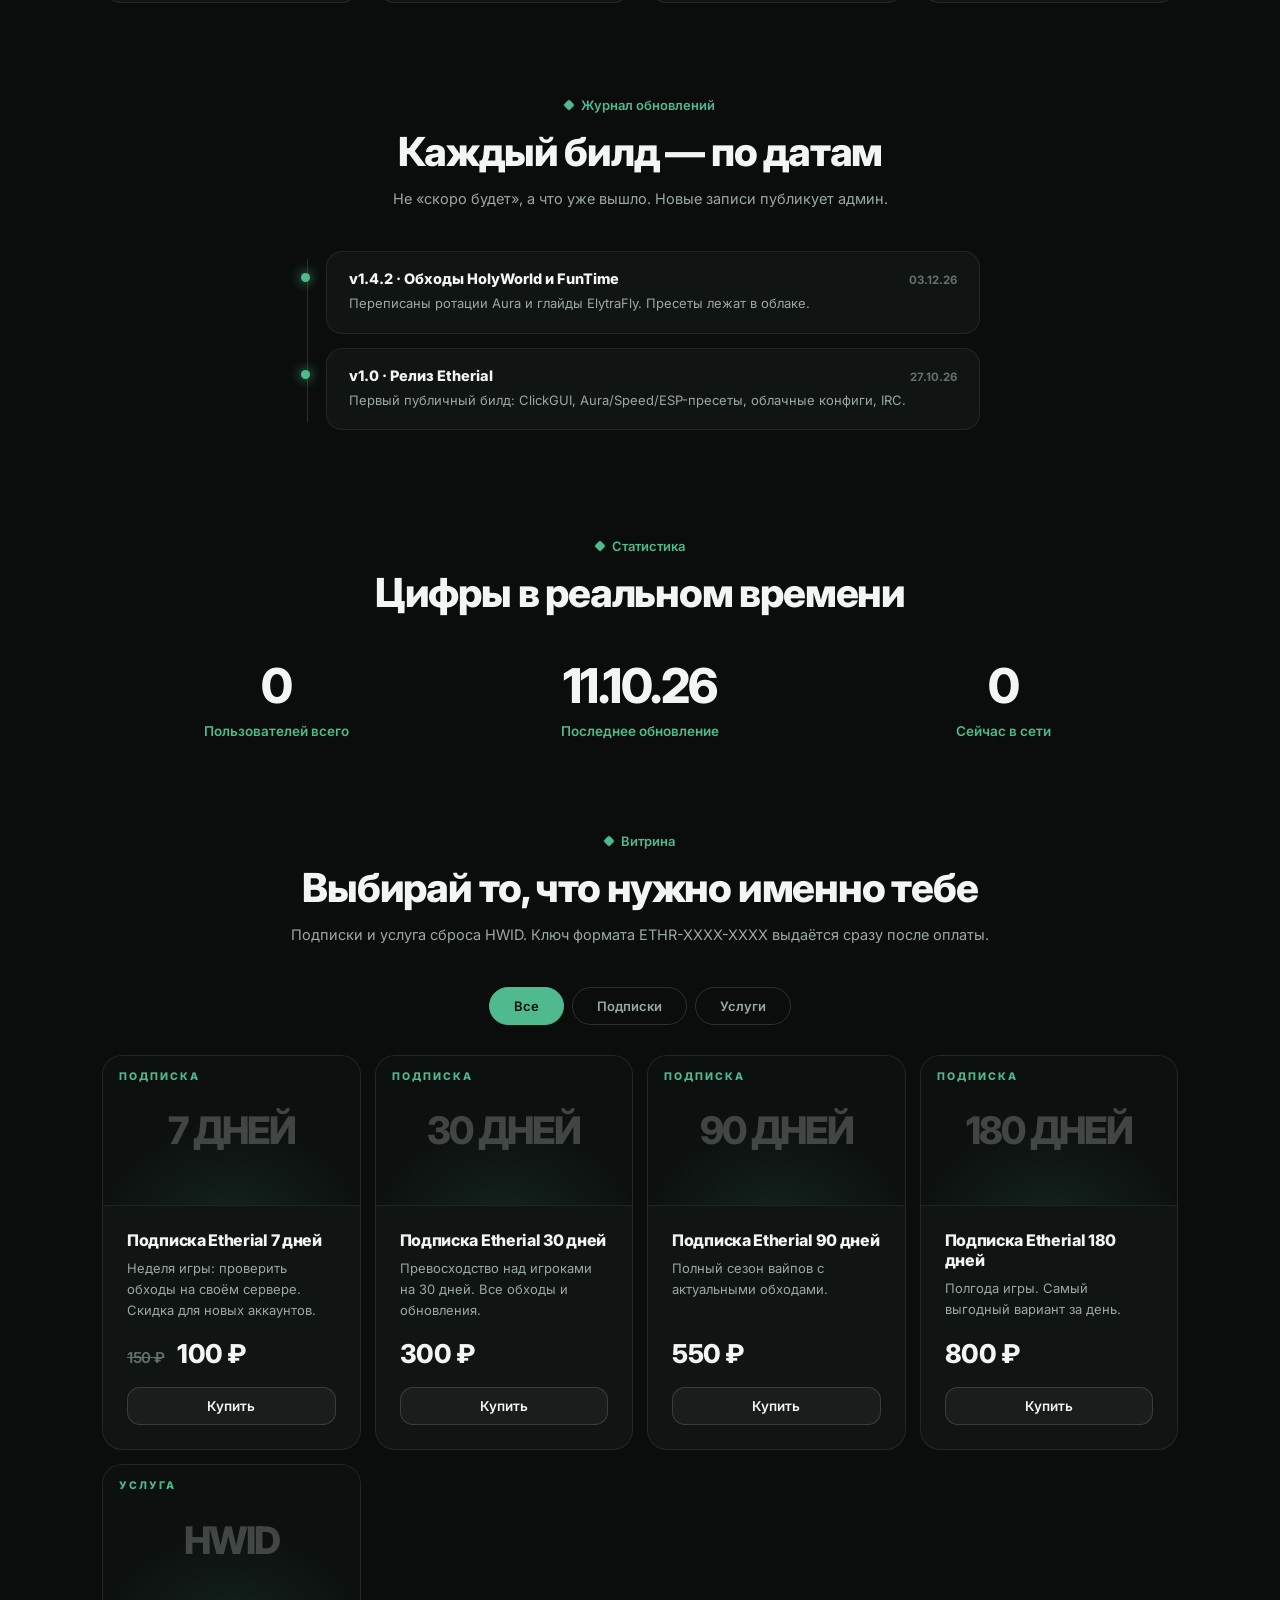
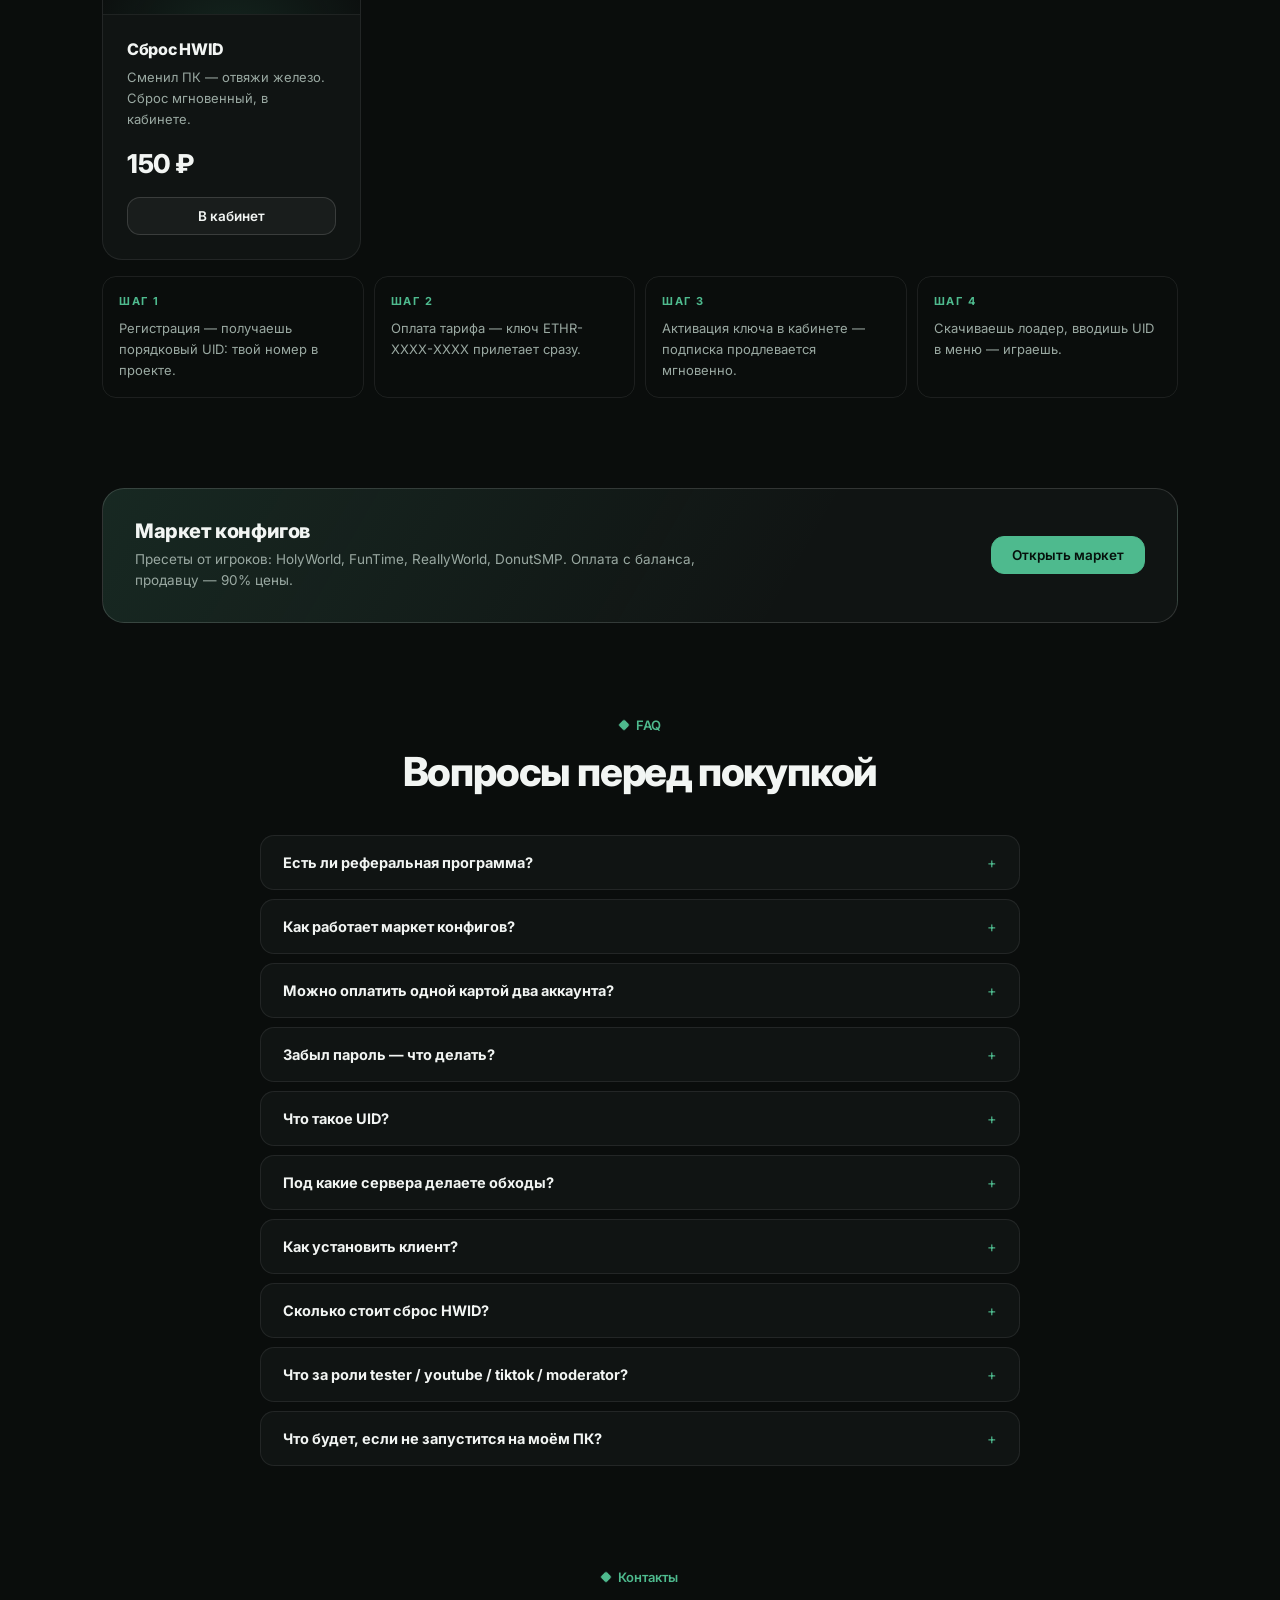
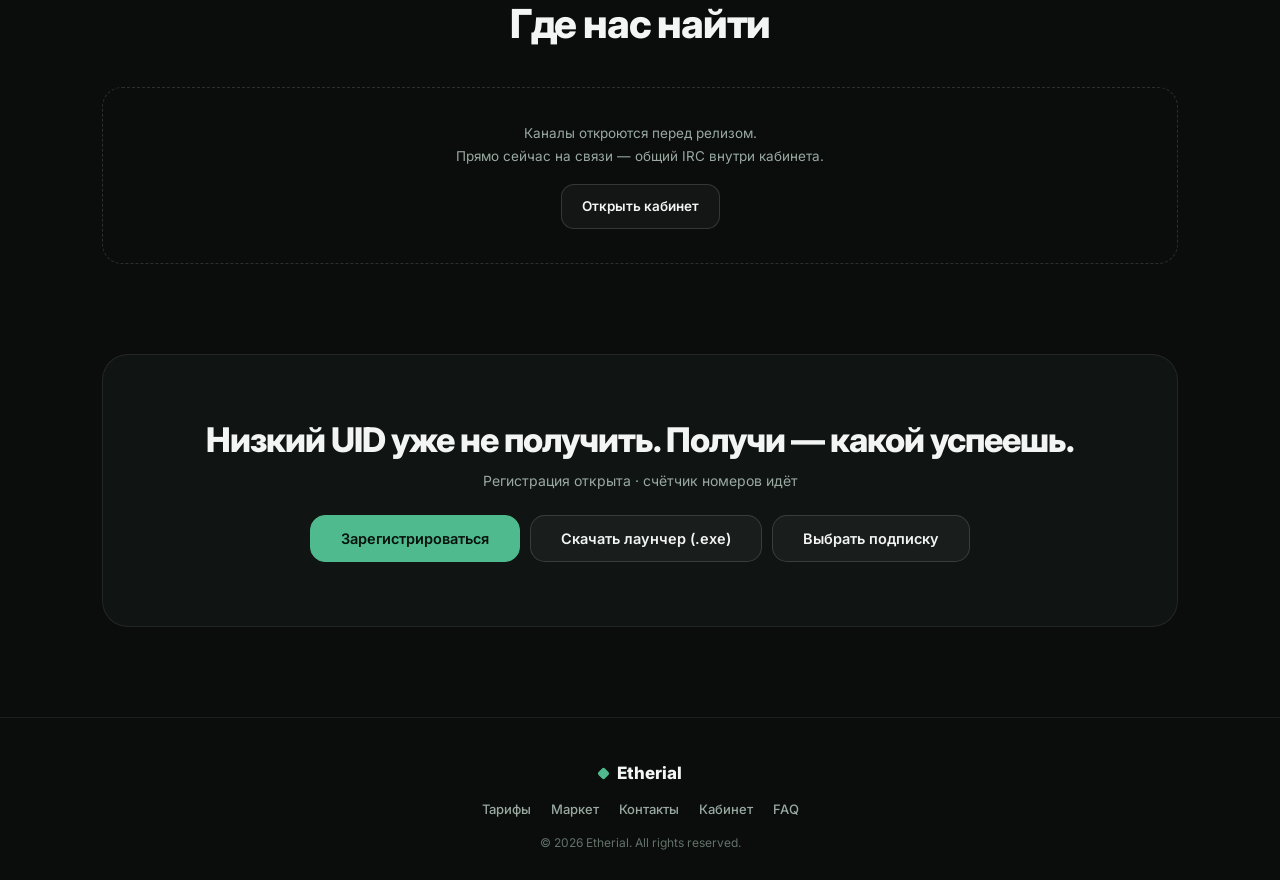
==== commit 8d65c129: "remove intro, landing animations, admin only zxs" ====
--- a/index.html
+++ b/index.html
@@ -9,16 +9,10 @@
 <link rel="preconnect" href="https://fonts.googleapis.com">
 <link rel="preconnect" href="https://fonts.gstatic.com" crossorigin>
 <link href="https://fonts.googleapis.com/css2?family=Inter:wght@400;500;600;700;800&display=swap" rel="stylesheet">
-<link rel="preload" as="image" href="assets/screens/animation.jpg">
-<link rel="preload" as="image" href="assets/screens/animation_2.jpg">
 <link rel="stylesheet" href="css/base.css">
 <link rel="stylesheet" href="css/landing.css">
 </head>
 <body>
-<div id="intro">
-  <img class="intro-frame f1" src="assets/screens/animation.jpg" alt="ethereal">
-  <img class="intro-frame f2" src="assets/screens/animation_2.jpg" alt="ethereal logo">
-</div>
 <canvas id="bg"></canvas>
 
 <header>
@@ -62,7 +56,7 @@
     <span class="kicker">Преимущества</span>
     <h2>Что ты получишь после покупки клиента</h2>
   </div>
-  <div class="adv-grid">
+  <div class="adv-grid reveal stagger">
     <div class="adv reveal">
       <div class="adv-ico"><svg viewBox="0 0 24 24" fill="none" stroke-width="1.8"><path d="M12 3l7 3v5c0 5-3.5 8-7 10-3.5-2-7-5-7-10V6z"/><path d="M9 12l2 2 4-4"/></svg></div>
       <b>Разработка под сервера</b>
@@ -113,7 +107,7 @@
     <span class="kicker">Статистика</span>
     <h2>Цифры в реальном времени</h2>
   </div>
-  <div class="stats reveal">
+  <div class="stats reveal stagger">
     <div class="stat"><b id="statUsers">0</b><span>Пользователей всего</span></div>
     <div class="stat"><b id="statUpdate">11.10.26</b><span>Последнее обновление</span></div>
     <div class="stat"><b id="statOnline">0</b><span>Сейчас в сети</span></div>
@@ -201,7 +195,7 @@
     <span class="kicker">Контакты</span>
     <h2>Где нас найти</h2>
   </div>
-  <div class="contact-grid reveal" id="contactGrid"></div>
+  <div class="contact-grid reveal stagger" id="contactGrid"></div>
 </section>
 
 <section class="wrap">
--- a/css/landing.css
+++ b/css/landing.css
@@ -1,25 +1,5 @@
 /* Etherial — landing (minimal) */
 #bg { position: fixed; inset: 0; z-index: 0; opacity: .45; pointer-events: none; }
-
-/* ---------- intro (friend's frames: dawn -> fade -> logo) ---------- */
-#intro { position: fixed; inset: 0; z-index: 300; background: #000; cursor: pointer; transition: opacity .8s ease; }
-#intro.done { opacity: 0; pointer-events: none; }
-#intro.gone { display: none; }
-.intro-frame { position: absolute; inset: 0; width: 100%; height: 100%; object-fit: cover; opacity: 0; }
-#intro.play .f1 { animation: dawn 2.1s ease forwards; }
-#intro.play .f2 { animation: logoshow 2.2s ease 1.7s forwards; }
-@keyframes dawn {
-  0% { opacity: 0; filter: brightness(0); transform: scale(1.09); }
-  25% { opacity: 1; }
-  60% { opacity: 1; filter: brightness(1.15); transform: scale(1.01); }
-  100% { opacity: 0; filter: brightness(1.3); transform: scale(1); }
-}
-@keyframes logoshow {
-  0% { opacity: 0; filter: brightness(.4); transform: scale(1.04); }
-  30% { opacity: 1; filter: brightness(1.1); }
-  75% { opacity: 1; filter: brightness(1.1); transform: scale(1); }
-  100% { opacity: 1; filter: brightness(1.2); transform: scale(1); }
-}
 
 /* ---------- hero (center) ---------- */
 .hero { text-align: center; padding: 90px 22px 0; max-width: 900px; }
@@ -180,6 +160,108 @@
 .cta p { color: var(--mut); margin: 12px 0 26px; font-size: 14px; }
 .cta-row { display: flex; gap: 10px; justify-content: center; flex-wrap: wrap; }
 
+/* ---------- hero entrance ---------- */
+.hero .kicker, .hero h1, .hero-sub, .srv-row, .hero-cta { animation: rise .8s cubic-bezier(.2,.7,.2,1) both; }
+.hero h1 { animation-delay: .08s; }
+.hero-sub { animation-delay: .16s; }
+.srv-row { animation-delay: .26s; }
+.hero-cta { animation-delay: .36s; }
+@keyframes rise {
+  from { opacity: 0; transform: translateY(26px) scale(.985); filter: blur(6px); }
+  to { opacity: 1; transform: none; filter: blur(0); }
+}
+
+/* accent gradient sweep on hero word */
+.hero h1 em {
+  background: linear-gradient(100deg, var(--acc) 20%, #fff 50%, var(--acc) 80%);
+  background-size: 220% 100%;
+  -webkit-background-clip: text; background-clip: text;
+  -webkit-text-fill-color: transparent; color: transparent;
+  animation: rise .8s cubic-bezier(.2,.7,.2,1) both .08s, sheen 5s linear 1s infinite;
+}
+@keyframes sheen { to { background-position: -220% 0; } }
+
+/* glow pulse on live server dots */
+.srv i { animation: pulse 2s ease-in-out infinite; }
+.srv:nth-child(2) i { animation-delay: .4s; }
+.srv:nth-child(3) i { animation-delay: .8s; }
+.srv:nth-child(4) i { animation-delay: 1.2s; }
+@keyframes pulse {
+  0%, 100% { box-shadow: 0 0 0 0 rgba(255,255,255,.0); }
+  50% { box-shadow: 0 0 0 5px rgba(255,255,255,.06), 0 0 12px 2px var(--acc); }
+}
+
+/* reveal stagger inside grids */
+.reveal.vis.stagger > * { animation: rise .65s cubic-bezier(.2,.7,.2,1) both; }
+.reveal.vis.stagger > *:nth-child(1) { animation-delay: .05s; }
+.reveal.vis.stagger > *:nth-child(2) { animation-delay: .13s; }
+.reveal.vis.stagger > *:nth-child(3) { animation-delay: .21s; }
+.reveal.vis.stagger > *:nth-child(4) { animation-delay: .29s; }
+.reveal.vis.stagger > *:nth-child(5) { animation-delay: .37s; }
+.reveal.vis.stagger > *:nth-child(6) { animation-delay: .45s; }
+
+/* card shine sweep */
+.adv, .product, .bypass, .contact-card, .stat { position: relative; overflow: hidden; }
+.adv::after, .product::after, .bypass::after {
+  content: ''; position: absolute; top: 0; left: -80%; width: 55%; height: 100%;
+  background: linear-gradient(105deg, transparent, rgba(255,255,255,.05), transparent);
+  transform: skewX(-18deg); transition: left .55s ease; pointer-events: none;
+}
+.adv:hover::after, .product:hover::after, .bypass:hover::after { left: 130%; }
+
+/* icon float + glow on card hover */
+.adv-ico { transition: transform .35s cubic-bezier(.2,.7,.2,1), box-shadow .35s; }
+.adv:hover .adv-ico { transform: translateY(-6px) rotate(-6deg) scale(1.06); box-shadow: 0 10px 34px -8px var(--acc); }
+
+/* main button glow + press */
+.btn-solid { position: relative; overflow: hidden; transition: transform .18s, box-shadow .3s; }
+.btn-solid:hover { transform: translateY(-2px); box-shadow: 0 10px 30px -8px var(--acc); }
+.btn-solid:active { transform: translateY(0) scale(.98); }
+.btn-solid::before {
+  content: ''; position: absolute; inset: 0;
+  background: linear-gradient(120deg, transparent 30%, rgba(255,255,255,.35) 50%, transparent 70%);
+  transform: translateX(-120%); transition: transform .6s ease;
+}
+.btn-solid:hover::before { transform: translateX(120%); }
+
+/* stats count-up pop */
+.stat b { display: inline-block; transition: transform .3s cubic-bezier(.2,.7,.2,1); }
+.stat:hover b { transform: scale(1.07); color: var(--acc); }
+
+/* timeline dot pop on hover */
+.tl-item:hover .tl-dot { animation: pop .5s ease; }
+@keyframes pop { 40% { transform: scale(1.7); } 100% { transform: scale(1); } }
+
+/* faq chevron spin */
+.qa button i { transition: transform .3s ease; display: inline-block; }
+.qa.open button i { transform: rotate(45deg); }
+
+/* nav underline slide */
+.nav a { position: relative; }
+.nav a::after {
+  content: ''; position: absolute; left: 0; bottom: -5px; height: 2px; width: 100%;
+  background: var(--acc); transform: scaleX(0); transform-origin: right; transition: transform .3s ease;
+}
+.nav a:hover::after { transform: scaleX(1); transform-origin: left; }
+
+/* hero glow orb behind title */
+.hero { position: relative; }
+.hero::before {
+  content: ''; position: absolute; left: 50%; top: 40px; width: 560px; height: 560px;
+  transform: translateX(-50%); border-radius: 50%; pointer-events: none; z-index: -1;
+  background: radial-gradient(circle, var(--acc-dim) 0%, transparent 65%);
+  animation: breathe 7s ease-in-out infinite;
+}
+@keyframes breathe { 0%, 100% { opacity: .55; transform: translateX(-50%) scale(1); } 50% { opacity: 1; transform: translateX(-50%) scale(1.08); } }
+
+/* header slide-in on load */
+header { animation: headerIn .7s cubic-bezier(.2,.7,.2,1) both; }
+@keyframes headerIn { from { opacity: 0; transform: translateY(-16px); } to { opacity: 1; transform: none; } }
+
+@media (prefers-reduced-motion: reduce) {
+  *, *::before, *::after { animation: none !important; transition: none !important; }
+}
+
 @media (max-width: 900px) {
   .adv-grid, .contact-grid { grid-template-columns: 1fr; }
   .store-grid { grid-template-columns: 1fr; }
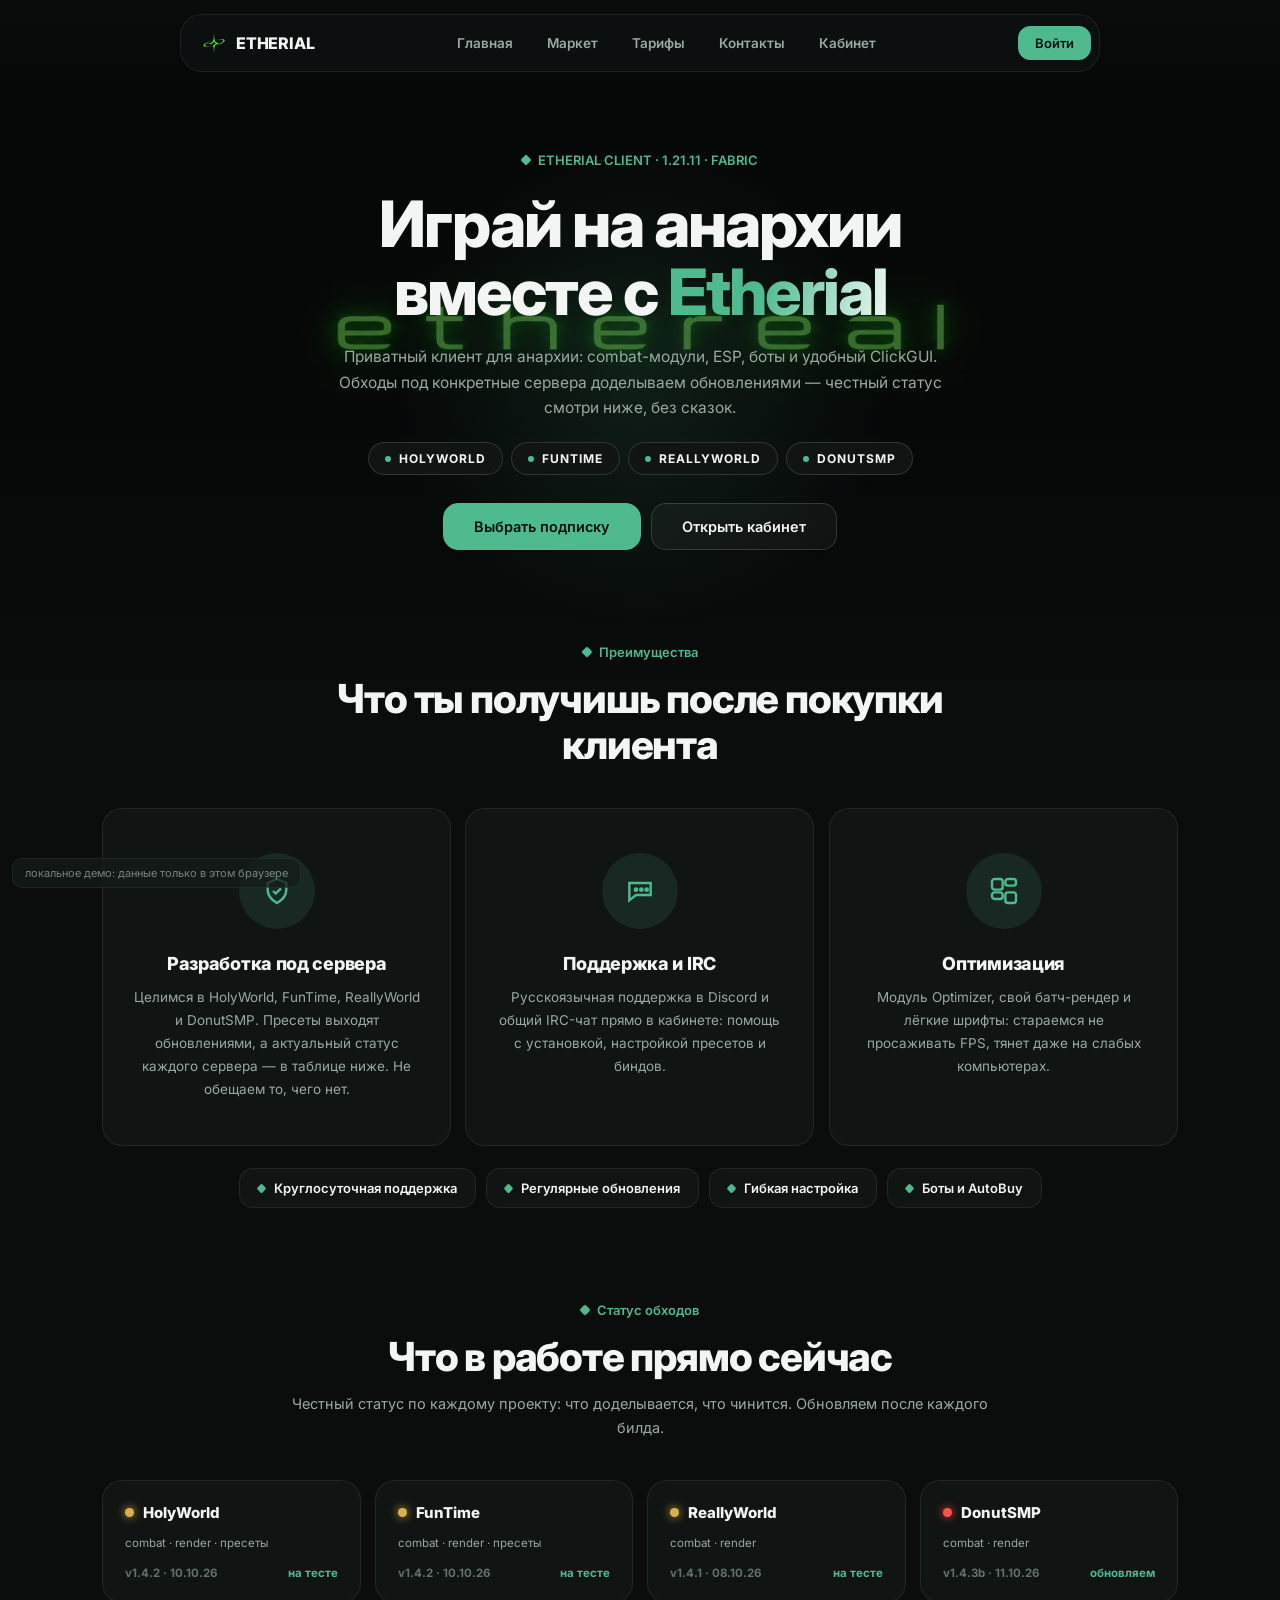
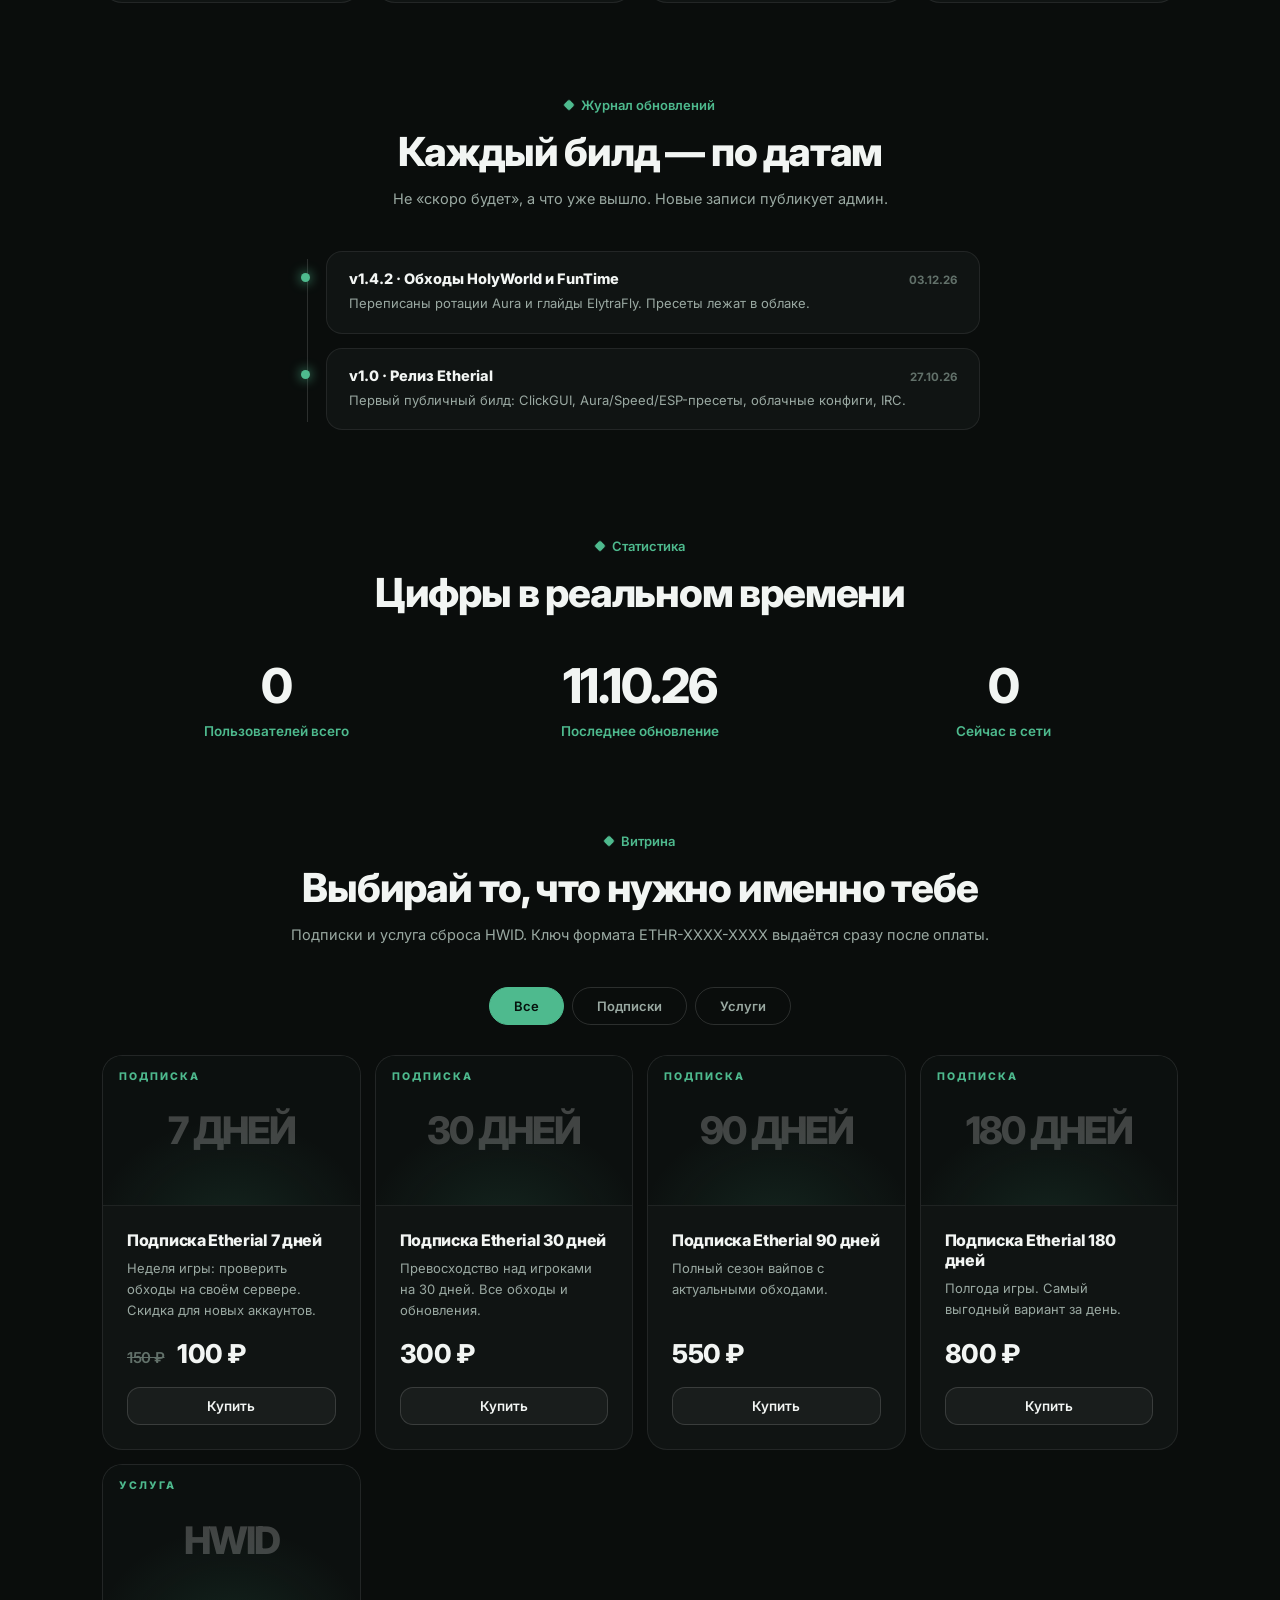
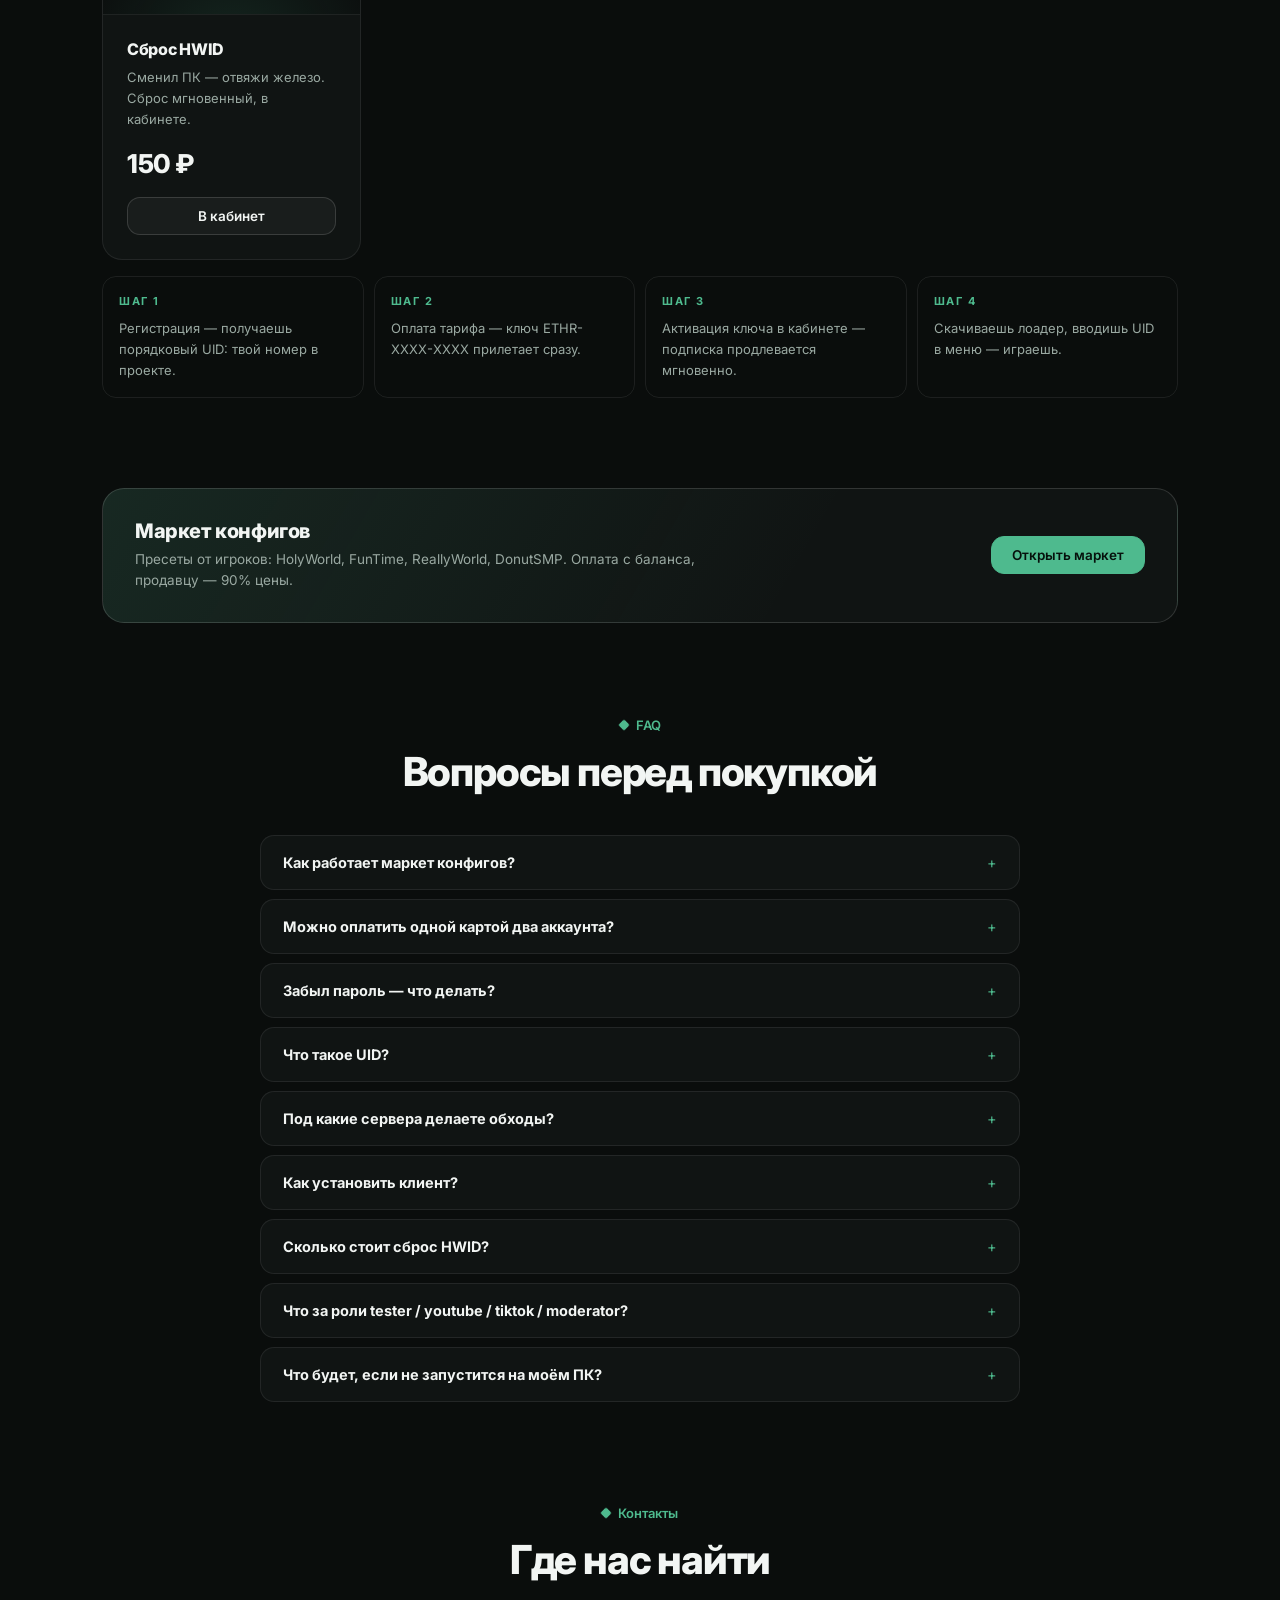
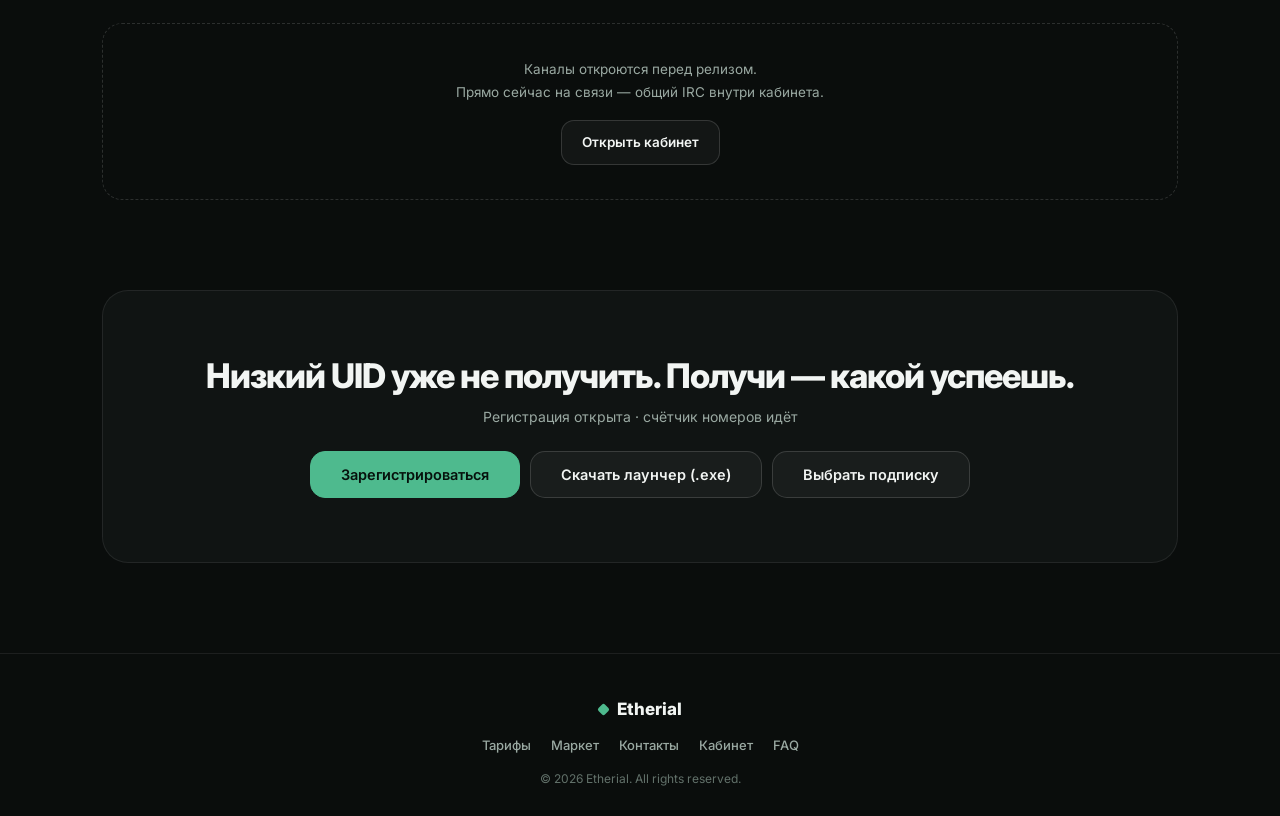
==== commit aea3a205: "php api + htaccess for shared hosting, drop referrals, ethereal star logo, hero screenshot bg, launc" ====
--- a/index.html
+++ b/index.html
@@ -176,7 +176,6 @@
     <h2>Вопросы перед покупкой</h2>
   </div>
   <div class="faq">
-    <div class="qa reveal"><button>Есть ли реферальная программа?<i>+</i></button><div class="qa-body">Да: +3 дня подписки за каждого приглашённого, который активировал ключ. Твоя ссылка вида cabinet.html?ref=ТВОЙ_UID — в кабинете на вкладке Главная. Бонус начисляется автоматически.</div></div>
     <div class="qa reveal"><button>Как работает маркет конфигов?<i>+</i></button><div class="qa-body">Игроки выставляют свои пресеты, ты покупаешь за баланс: пополни его картой в кабинете, текст конфига откроется сразу после оплаты. Продавцу уходит 90% цены, выставить лот может любой владелец.</div></div>
     <div class="qa reveal"><button>Можно оплатить одной картой два аккаунта?<i>+</i></button><div class="qa-body">Нет: карта привязывается к одному UID навсегда. Это защита от перепродажи ключей. Для второго аккаунта нужна другая карта.</div></div>
     <div class="qa reveal"><button>Забыл пароль — что делать?<i>+</i></button><div class="qa-body">Нажми «Забыл пароль» в окне входа, введи ник и почту с регистрации — задашь новый пароль, все сессии при этом сбросятся. Поэтому указывай рабочую почту.</div></div>
@@ -227,7 +226,6 @@
     <p class="modal-sub" id="authSub"></p>
     <label>Ник<input type="text" id="authName" maxlength="16" placeholder="3-16 символов" autocomplete="username"></label>
     <label id="authEmailWrap">Почта<input type="text" id="authEmail" maxlength="64" placeholder="для восстановления доступа" autocomplete="email"></label>
-    <label id="authRefWrap">Пригласил друг (UID)<input type="text" id="authRef" maxlength="8" placeholder="необязательно — например 1488"></label>
     <label>Пароль<input type="password" id="authPass" placeholder="минимум 4 символа" autocomplete="current-password"></label>
     <label class="remember"><input type="checkbox" id="authRemember" checked> Запомнить меня на этом устройстве</label>
     <div class="auth-err" id="authErr"></div>
--- a/css/landing.css
+++ b/css/landing.css
@@ -254,6 +254,17 @@
 }
 @keyframes breathe { 0%, 100% { opacity: .55; transform: translateX(-50%) scale(1); } 50% { opacity: 1; transform: translateX(-50%) scale(1.08); } }
 
+/* client screenshot behind the hero, dissolving smoothly into the page */
+main::before {
+  content: ''; position: absolute; left: 0; right: 0; top: -60px; height: 700px;
+  background: url('../assets/screens/animation.jpg') center 30% / cover no-repeat;
+  opacity: .4; z-index: -1; pointer-events: none;
+  -webkit-mask-image: linear-gradient(to bottom, transparent 0%, #000 16%, #000 52%, transparent 98%);
+  mask-image: linear-gradient(to bottom, transparent 0%, #000 16%, #000 52%, transparent 98%);
+  animation: heroBgIn 1.1s ease both;
+}
+@keyframes heroBgIn { from { opacity: 0; } to { opacity: .4; } }
+
 /* header slide-in on load */
 header { animation: headerIn .7s cubic-bezier(.2,.7,.2,1) both; }
 @keyframes headerIn { from { opacity: 0; transform: translateY(-16px); } to { opacity: 1; transform: none; } }
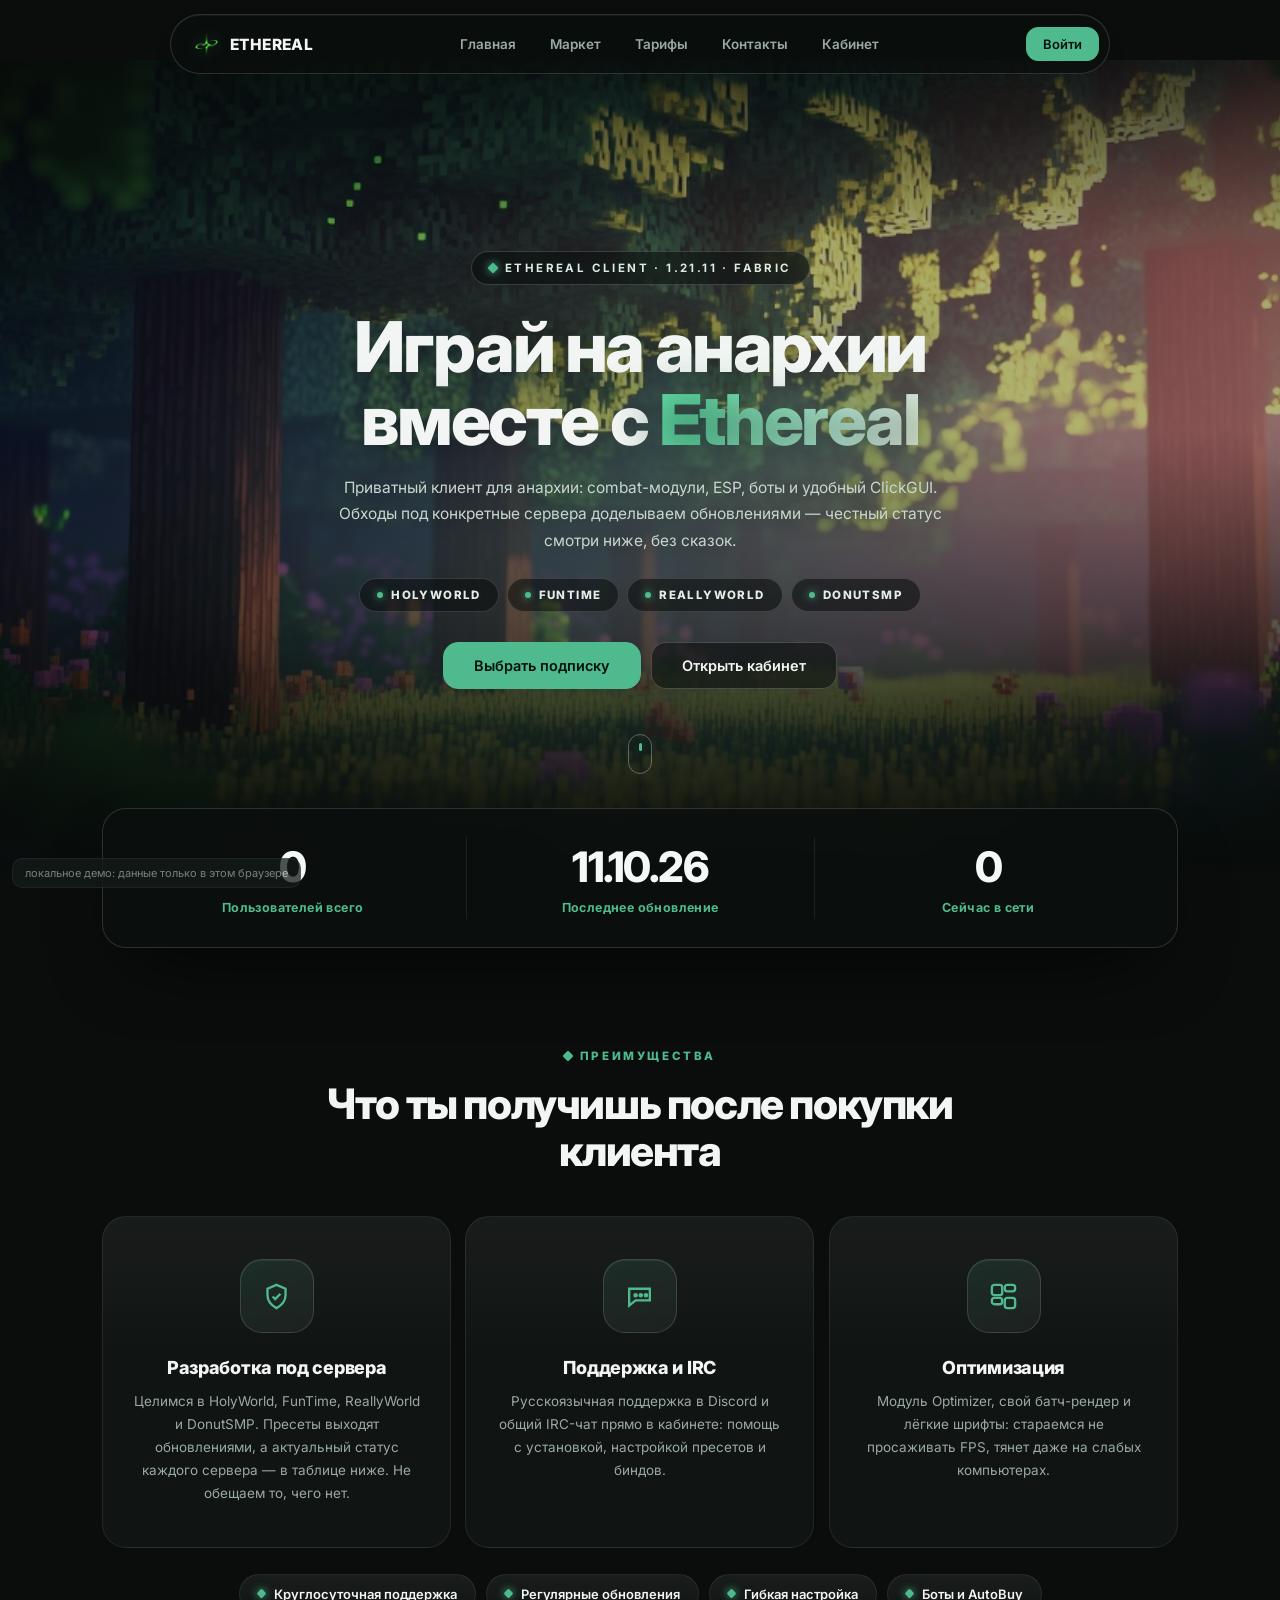
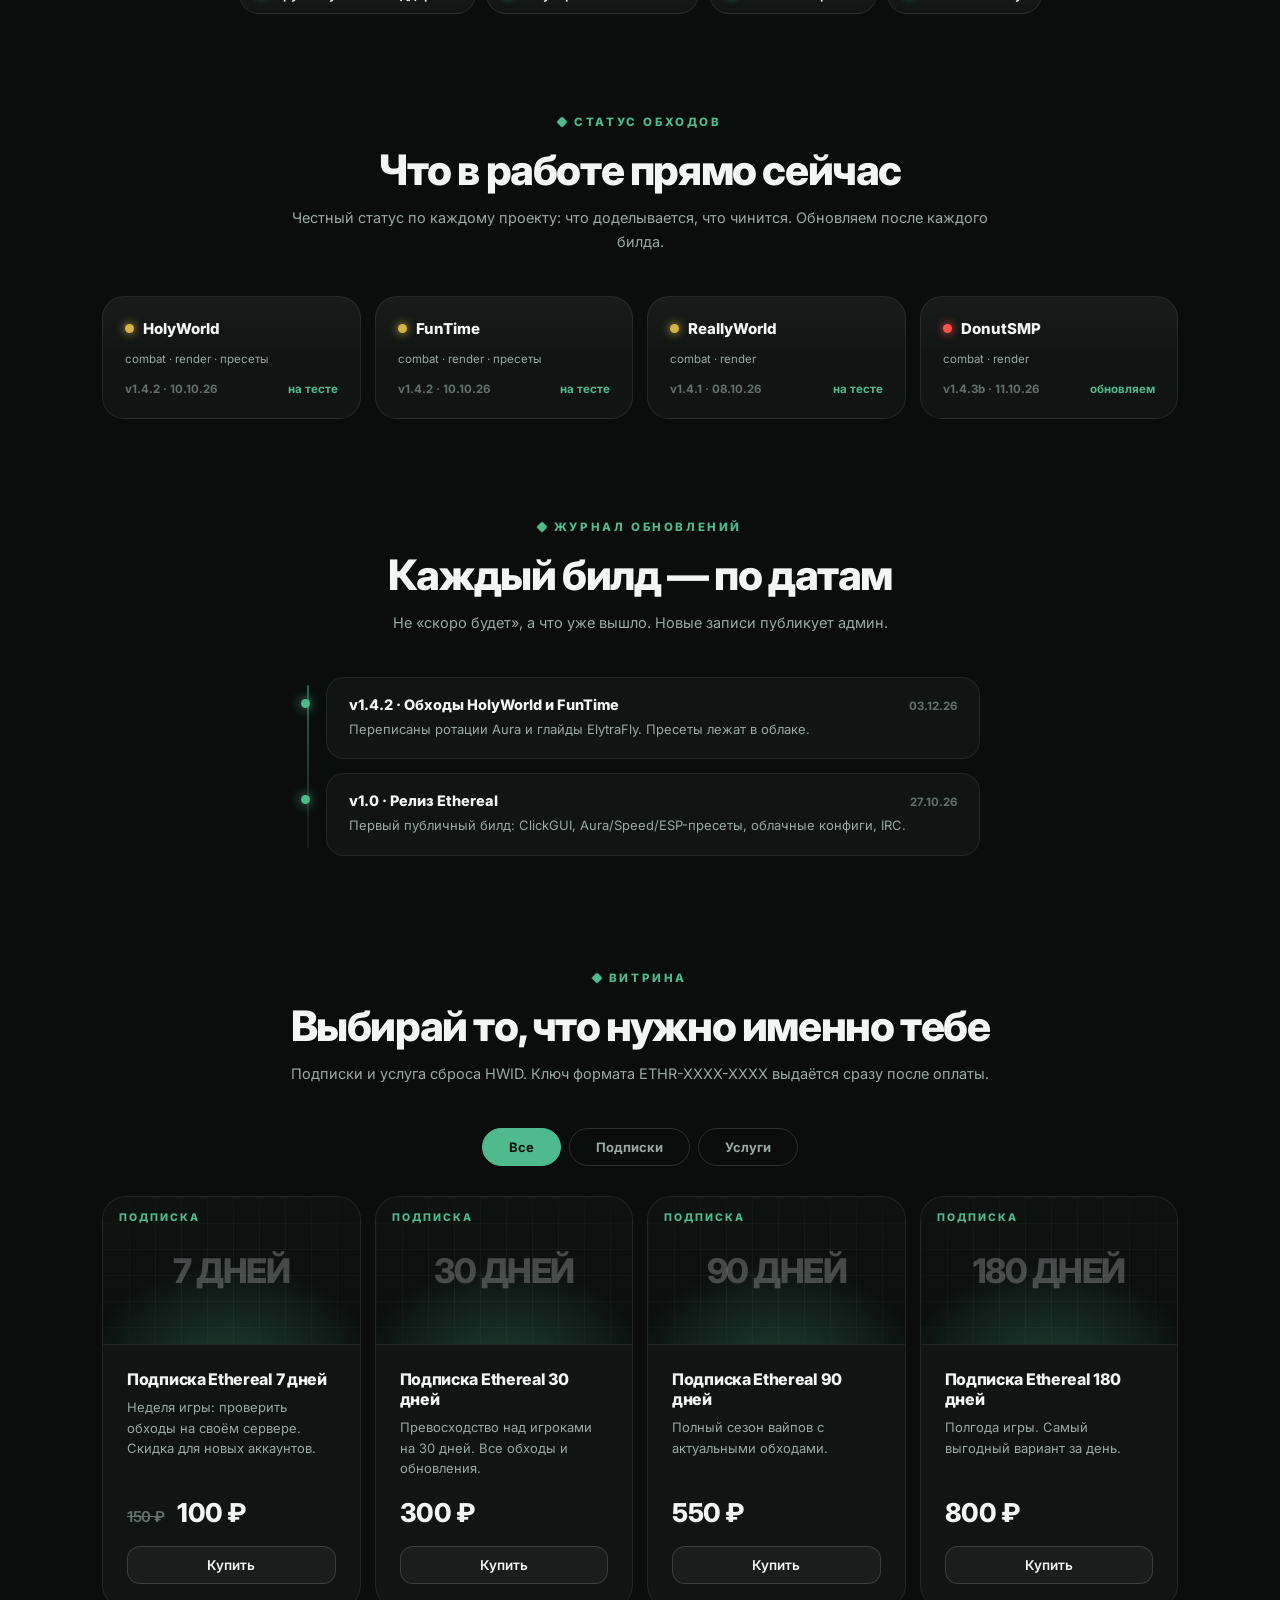
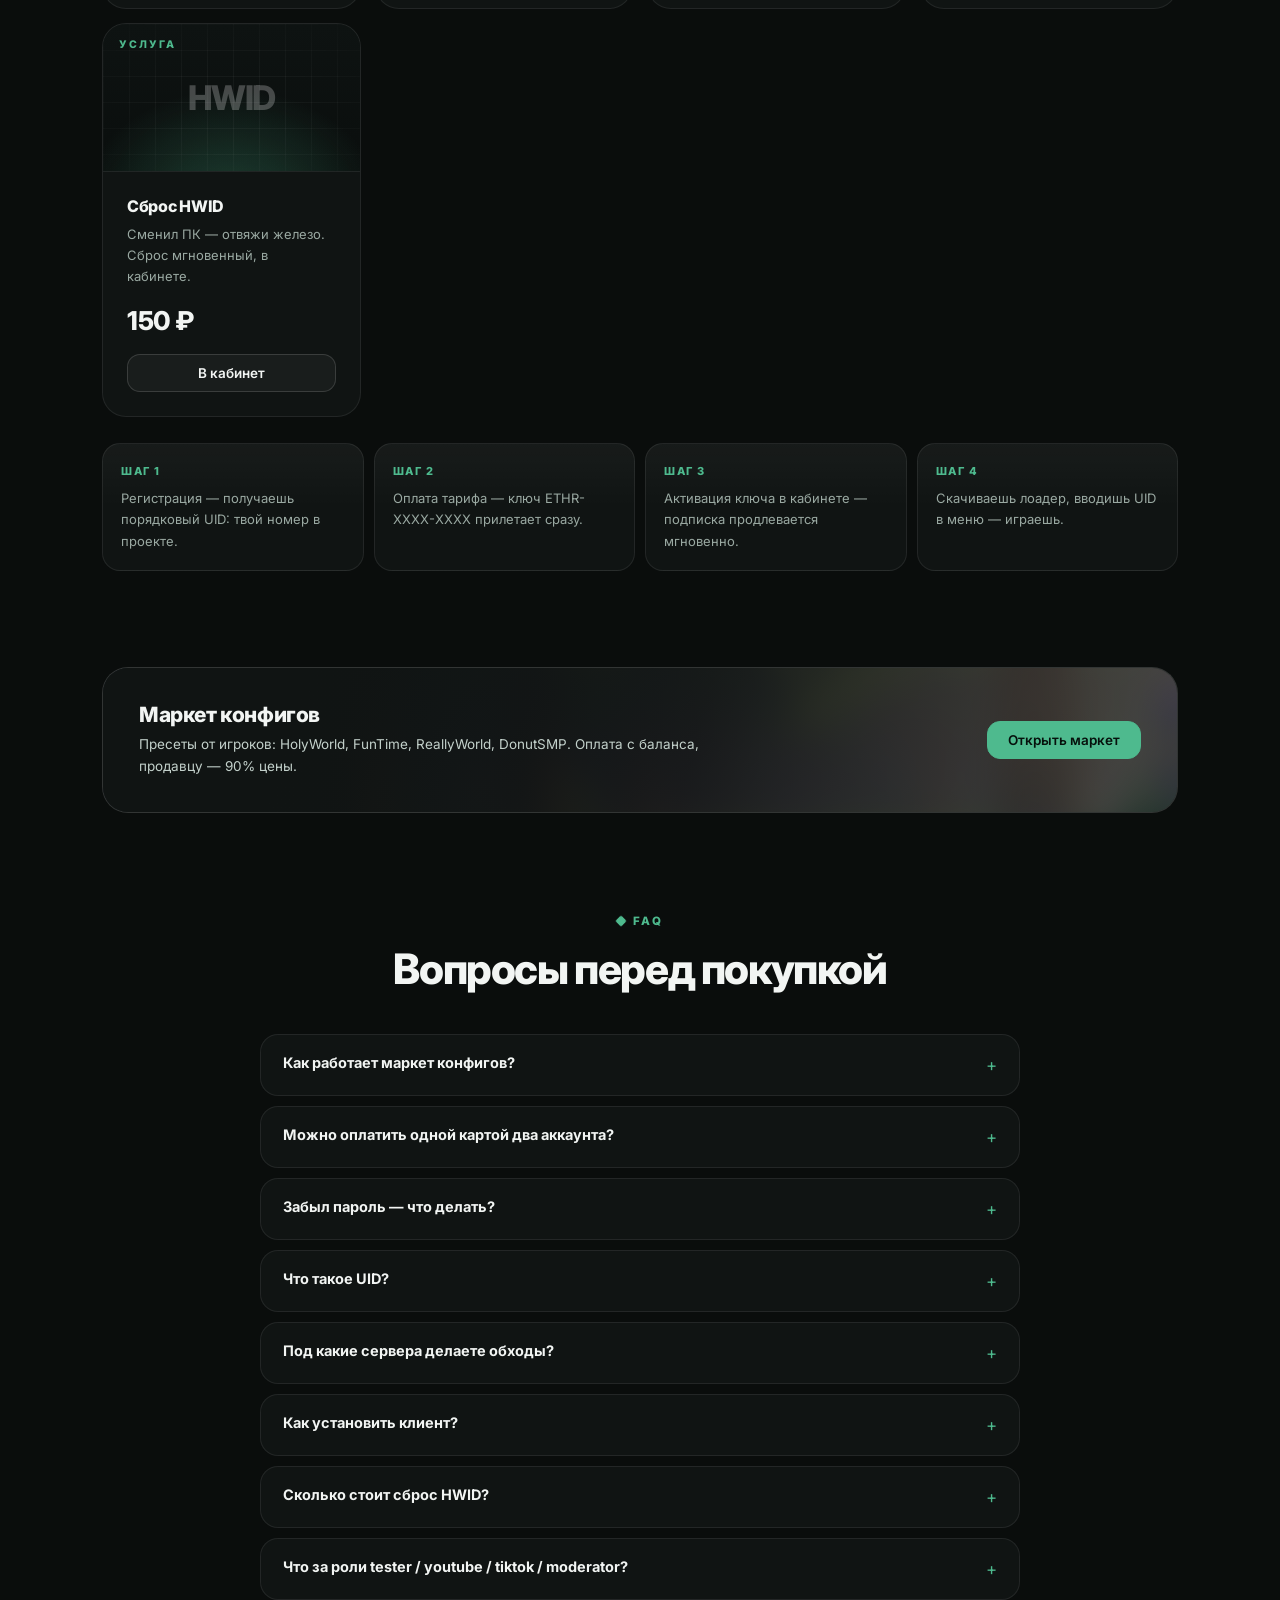
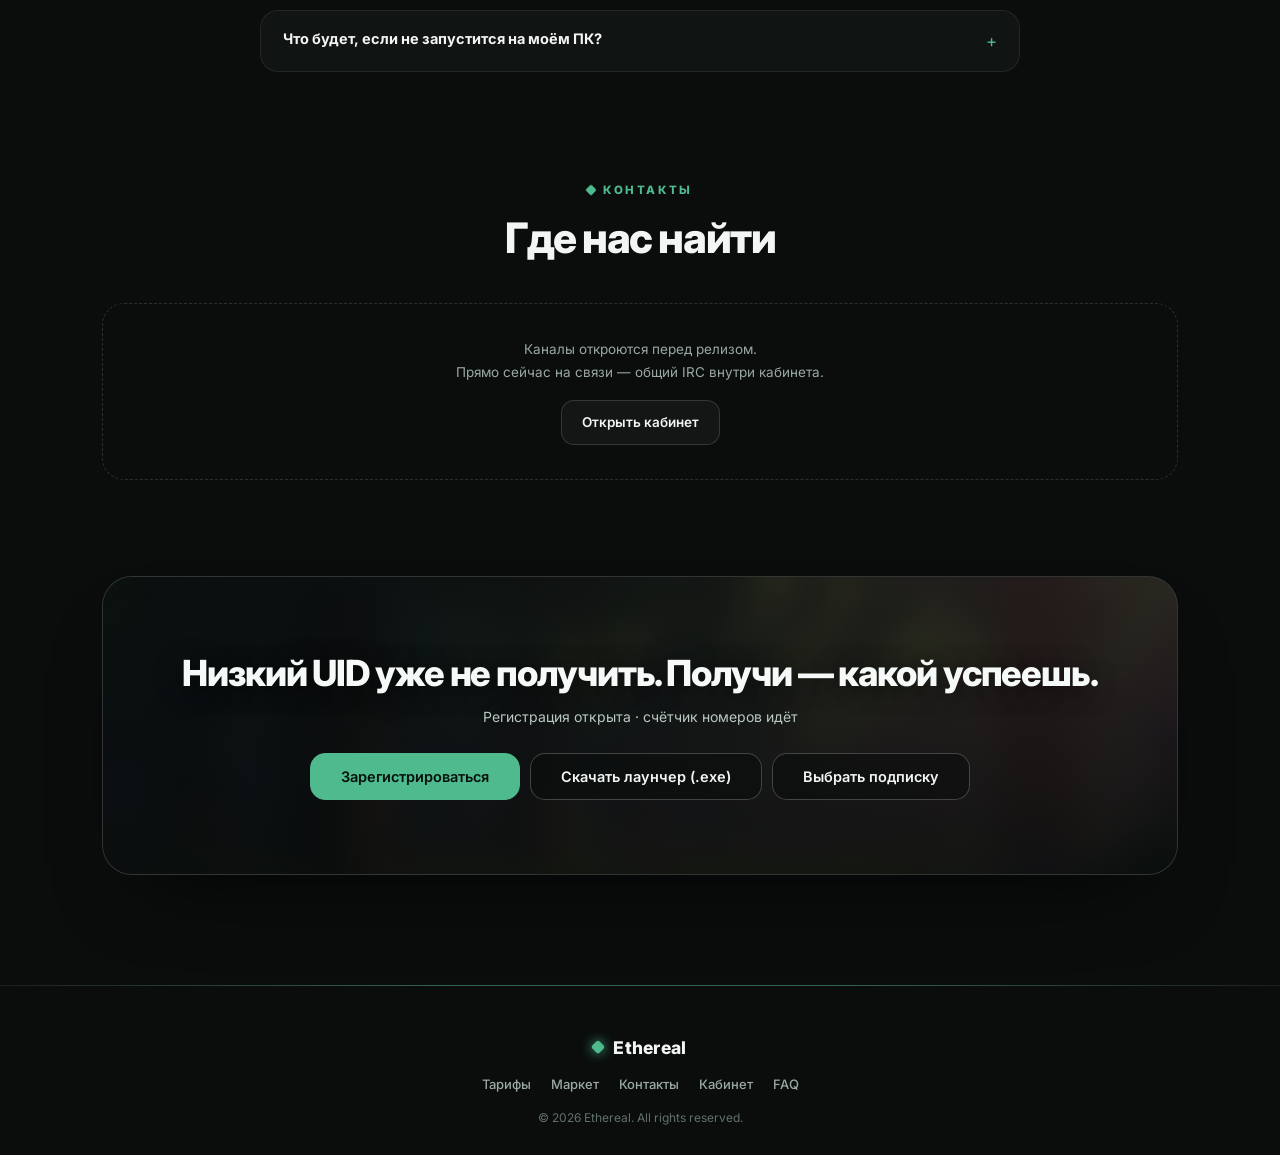
==== commit 98d1c76f: "rebrand ethereal everywhere, wp3 wallpaper hero, full landing redesign, launcher rebuild" ====
--- a/index.html
+++ b/index.html
@@ -3,8 +3,8 @@
 <head>
 <meta charset="UTF-8">
 <meta name="viewport" content="width=device-width, initial-scale=1.0">
-<title>Etherial Client — чит для Minecraft 1.21.11 | HolyWorld, FunTime, ReallyWorld, DonutSMP</title>
-<meta name="description" content="Etherial Client — приватный клиент для Minecraft 1.21.11 (Fabric). Обходы под HolyWorld, FunTime, ReallyWorld и DonutSMP. Порядковые UID, облачные конфиги, IRC.">
+<title>Ethereal Client — чит для Minecraft 1.21.11 | HolyWorld, FunTime, ReallyWorld, DonutSMP</title>
+<meta name="description" content="Ethereal Client — приватный клиент для Minecraft 1.21.11 (Fabric). Обходы под HolyWorld, FunTime, ReallyWorld и DonutSMP. Порядковые UID, облачные конфиги, IRC.">
 <link rel="icon" type="image/png" href="assets/logo.png">
 <link rel="preconnect" href="https://fonts.googleapis.com">
 <link rel="preconnect" href="https://fonts.gstatic.com" crossorigin>
@@ -17,7 +17,7 @@
 
 <header>
   <div class="header-in">
-    <a href="#top" class="logo"><img src="assets/logo.png" alt="Etherial">ETHERIAL</a>
+    <a href="#top" class="logo"><img src="assets/logo.png" alt="Ethereal">ETHEREAL</a>
     <nav class="nav" id="nav">
       <a href="#top">Главная</a>
       <a href="market.html">Маркет</a>
@@ -34,19 +34,33 @@
 
 <main id="top">
 <!-- HERO -->
-<section class="hero wrap">
-  <span class="kicker reveal">ETHERIAL CLIENT · 1.21.11 · FABRIC</span>
-  <h1 class="reveal">Играй на анархии<br>вместе с <em>Etherial</em></h1>
-  <p class="hero-sub reveal">Приватный клиент для анархии: combat-модули, ESP, боты и удобный ClickGUI. Обходы под конкретные сервера доделываем обновлениями — честный статус смотри ниже, без сказок.</p>
-  <div class="srv-row reveal">
-    <span class="srv"><i></i>HOLYWORLD</span>
-    <span class="srv"><i></i>FUNTIME</span>
-    <span class="srv"><i></i>REALLYWORLD</span>
-    <span class="srv"><i></i>DONUTSMP</span>
-  </div>
-  <div class="hero-cta reveal">
-    <a class="btn btn-solid btn-lg" href="#store">Выбрать подписку</a>
-    <a class="btn btn-lg" href="cabinet.html">Открыть кабинет</a>
+<section class="hero">
+  <div class="hero-bg" aria-hidden="true"></div>
+  <div class="hero-veil" aria-hidden="true"></div>
+  <div class="wrap hero-in">
+    <span class="kicker reveal">ETHEREAL CLIENT · 1.21.11 · FABRIC</span>
+    <h1 class="reveal">Играй на анархии<br>вместе с <em>Ethereal</em></h1>
+    <p class="hero-sub reveal">Приватный клиент для анархии: combat-модули, ESP, боты и удобный ClickGUI. Обходы под конкретные сервера доделываем обновлениями — честный статус смотри ниже, без сказок.</p>
+    <div class="srv-row reveal">
+      <span class="srv"><i></i>HOLYWORLD</span>
+      <span class="srv"><i></i>FUNTIME</span>
+      <span class="srv"><i></i>REALLYWORLD</span>
+      <span class="srv"><i></i>DONUTSMP</span>
+    </div>
+    <div class="hero-cta reveal">
+      <a class="btn btn-solid btn-lg" href="#store">Выбрать подписку</a>
+      <a class="btn btn-lg" href="cabinet.html">Открыть кабинет</a>
+    </div>
+  </div>
+  <div class="hero-scroll" aria-hidden="true"><span></span></div>
+</section>
+
+<!-- STATS (floats over the hero dissolve) -->
+<section class="stats-bar wrap">
+  <div class="stats reveal stagger">
+    <div class="stat"><b id="statUsers">0</b><span>Пользователей всего</span></div>
+    <div class="stat"><b id="statUpdate">11.10.26</b><span>Последнее обновление</span></div>
+    <div class="stat"><b id="statOnline">0</b><span>Сейчас в сети</span></div>
   </div>
 </section>
 
@@ -101,19 +115,6 @@
   <div class="timeline reveal" id="buildsList"></div>
 </section>
 
-<!-- STATS -->
-<section class="section wrap">
-  <div class="sec-center reveal">
-    <span class="kicker">Статистика</span>
-    <h2>Цифры в реальном времени</h2>
-  </div>
-  <div class="stats reveal stagger">
-    <div class="stat"><b id="statUsers">0</b><span>Пользователей всего</span></div>
-    <div class="stat"><b id="statUpdate">11.10.26</b><span>Последнее обновление</span></div>
-    <div class="stat"><b id="statOnline">0</b><span>Сейчас в сети</span></div>
-  </div>
-</section>
-
 <!-- STORE -->
 <section id="store" class="section wrap">
   <div class="sec-center reveal">
@@ -129,22 +130,22 @@
   <div class="store-grid">
     <div class="product reveal" data-cat="sub">
       <div class="product-vis"><small>ПОДПИСКА</small><b>7 ДНЕЙ</b></div>
-      <div class="product-body"><h3>Подписка Etherial 7 дней</h3><p>Неделя игры: проверить обходы на своём сервере. Скидка для новых аккаунтов.</p>
+      <div class="product-body"><h3>Подписка Ethereal 7 дней</h3><p>Неделя игры: проверить обходы на своём сервере. Скидка для новых аккаунтов.</p>
       <div class="product-price"><s class="old-price">150 ₽</s> 100 ₽</div><button class="btn btn-block" data-buy="D7">Купить</button></div>
     </div>
     <div class="product reveal" data-cat="sub">
       <div class="product-vis"><small>ПОДПИСКА</small><b>30 ДНЕЙ</b></div>
-      <div class="product-body"><h3>Подписка Etherial 30 дней</h3><p>Превосходство над игроками на 30 дней. Все обходы и обновления.</p>
+      <div class="product-body"><h3>Подписка Ethereal 30 дней</h3><p>Превосходство над игроками на 30 дней. Все обходы и обновления.</p>
       <div class="product-price">300 ₽</div><button class="btn btn-block" data-buy="D30">Купить</button></div>
     </div>
     <div class="product reveal" data-cat="sub">
       <div class="product-vis"><small>ПОДПИСКА</small><b>90 ДНЕЙ</b></div>
-      <div class="product-body"><h3>Подписка Etherial 90 дней</h3><p>Полный сезон вайпов с актуальными обходами.</p>
+      <div class="product-body"><h3>Подписка Ethereal 90 дней</h3><p>Полный сезон вайпов с актуальными обходами.</p>
       <div class="product-price">550 ₽</div><button class="btn btn-block" data-buy="D90">Купить</button></div>
     </div>
     <div class="product reveal" data-cat="sub">
       <div class="product-vis"><small>ПОДПИСКА</small><b>180 ДНЕЙ</b></div>
-      <div class="product-body"><h3>Подписка Etherial 180 дней</h3><p>Полгода игры. Самый выгодный вариант за день.</p>
+      <div class="product-body"><h3>Подписка Ethereal 180 дней</h3><p>Полгода игры. Самый выгодный вариант за день.</p>
       <div class="product-price">800 ₽</div><button class="btn btn-block" data-buy="D180">Купить</button></div>
     </div>
     <div class="product reveal" data-cat="svc">
@@ -181,7 +182,7 @@
     <div class="qa reveal"><button>Забыл пароль — что делать?<i>+</i></button><div class="qa-body">Нажми «Забыл пароль» в окне входа, введи ник и почту с регистрации — задашь новый пароль, все сессии при этом сбросятся. Поэтому указывай рабочую почту.</div></div>
     <div class="qa reveal"><button>Что такое UID?<i>+</i></button><div class="qa-body">Порядковый номер твоего аккаунта: кто первый зарегистрировался — UID 1, второй — UID 2 и так далее. UID нужен для входа в лаунчер и клиент, к нему привязываются подписка и железо. Свой номер всегда виден в кабинете.</div></div>
     <div class="qa reveal"><button>Под какие сервера делаете обходы?<i>+</i></button><div class="qa-body">Целимся в HolyWorld, FunTime, ReallyWorld и DonutSMP. Клиент в активной разработке: combat и render уже есть, серверные обходы доделываются — актуальный статус смотри в таблице выше и журнале обновлений.</div></div>
-    <div class="qa reveal"><button>Как установить клиент?<i>+</i></button><div class="qa-body">Нужны Minecraft 1.21.11, Java 21 и Fabric Loader 0.19.5. Кладёшь jar в папку mods, запускаешь игру, в меню Etherial вводишь свой UID. Установка занимает минут пять, гайд есть в Discord.</div></div>
+    <div class="qa reveal"><button>Как установить клиент?<i>+</i></button><div class="qa-body">Нужны Minecraft 1.21.11, Java 21 и Fabric Loader 0.19.5. Кладёшь jar в папку mods, запускаешь игру, в меню Ethereal вводишь свой UID. Установка занимает минут пять, гайд есть в Discord.</div></div>
     <div class="qa reveal"><button>Сколько стоит сброс HWID?<i>+</i></button><div class="qa-body">150₽, оплачивается отдельно во вкладке Главная личного кабинета. Сброс мгновенный, количество не ограничено — каждый оплачивается отдельно.</div></div>
     <div class="qa reveal"><button>Что за роли tester / youtube / tiktok / moderator?<i>+</i></button><div class="qa-body">Роли выдаёт администратор (zxs). Tester — ранний доступ к билдам, youtube и tiktok — партнёрка для авторов, moderator — модерация чата. Роль видна рядом с ником в кабинете и IRC.</div></div>
     <div class="qa reveal"><button>Что будет, если не запустится на моём ПК?<i>+</i></button><div class="qa-body">Напиши в поддержку с указанием UID — разберём логи лоадера. Если клиент технически не запускается и мы не помогли за 24 часа, вернём деньги за неиспользованные дни.</div></div>
@@ -212,9 +213,9 @@
 
 <footer>
   <div class="wrap foot-in">
-    <div class="foot-logo">Etherial</div>
+    <div class="foot-logo">Ethereal</div>
     <div class="foot-links"><a href="#store">Тарифы</a><a href="market.html">Маркет</a><a href="#contacts">Контакты</a><a href="cabinet.html">Кабинет</a><a href="#faq">FAQ</a></div>
-    <div class="foot-bottom" style="border:none;padding:18px 0 0">© 2026 Etherial. All rights reserved.</div>
+    <div class="foot-bottom" style="border:none;padding:18px 0 0">© 2026 Ethereal. All rights reserved.</div>
   </div>
 </footer>
 
--- a/css/base.css
+++ b/css/base.css
@@ -1,4 +1,4 @@
-/* Etherial Client — base: one font, pill nav, footer, buttons, modal, toast */
+/* Ethereal Client — base: one font, pill nav, footer, buttons, modal, toast */
 :root {
   --bg: #0a0d0c;
   --panel: #101413;
@@ -98,22 +98,24 @@
 /* ---------- floating pill header ---------- */
 header { position: sticky; top: 14px; z-index: 50; background: transparent; }
 .header-in {
-  max-width: 920px; margin: 0 auto; padding: 0 8px 0 20px; height: 58px;
+  max-width: 940px; margin: 0 auto; padding: 0 10px 0 22px; height: 60px;
   display: flex; align-items: center; gap: 16px;
-  background: rgba(13, 17, 16, .88);
-  backdrop-filter: blur(16px);
-  border: 1px solid var(--line);
-  border-radius: 22px;
-}
-body[data-theme="mono"] .header-in { background: rgba(12, 12, 12, .9); }
-.logo { display: flex; align-items: center; gap: 9px; text-decoration: none; font-weight: 800; font-size: 16px; letter-spacing: -.2px; }
-.logo img { width: 26px; height: 26px; object-fit: contain; }
+  background: rgba(10, 14, 13, .74);
+  backdrop-filter: blur(22px) saturate(1.3);
+  border: 1px solid var(--line2);
+  border-radius: 999px;
+  box-shadow: 0 24px 50px -28px rgba(0, 0, 0, .9), inset 0 1px 0 rgba(255, 255, 255, .05);
+}
+body[data-theme="mono"] .header-in { background: rgba(12, 12, 12, .82); }
+.logo { display: flex; align-items: center; gap: 10px; text-decoration: none; font-weight: 800; font-size: 15.5px; letter-spacing: .4px; }
+.logo img { width: 27px; height: 27px; object-fit: contain; filter: drop-shadow(0 0 8px rgba(78, 186, 142, .45)); }
 .nav { display: flex; gap: 4px; margin: 0 auto; }
 .nav a {
   color: var(--mut); text-decoration: none; font-size: 13.5px; font-weight: 600;
-  padding: 9px 15px; border-radius: 12px;
-}
-.nav a:hover, .nav a.on { color: var(--txt); background: rgba(255, 255, 255, .06); }
+  padding: 9px 15px; border-radius: 999px;
+  transition: color .2s, background .2s;
+}
+.nav a:hover, .nav a.on { color: var(--txt); background: rgba(255, 255, 255, .07); }
 .header-right { display: flex; align-items: center; gap: 8px; }
 
 /* ---------- buttons ---------- */
@@ -142,13 +144,21 @@
 .kicker::before { content: ''; width: 8px; height: 8px; background: var(--acc); transform: rotate(45deg); border-radius: 1.5px; }
 
 /* ---------- footer ---------- */
-footer { border-top: 1px solid var(--line); margin-top: 90px; }
-.foot-in { text-align: center; padding: 44px 22px 30px; }
-.foot-logo { display: inline-flex; align-items: center; gap: 9px; font-weight: 800; font-size: 17px; }
-.foot-logo::before { content: ''; width: 9px; height: 9px; background: var(--acc); transform: rotate(45deg); border-radius: 2px; }
+footer { border-top: 1px solid var(--line); margin-top: 110px; }
+footer::before {
+  content: ''; position: absolute; left: 0; right: 0; top: -1px; height: 1px;
+  background: linear-gradient(90deg, transparent, var(--acc) 35%, var(--acc) 65%, transparent);
+  opacity: .45;
+}
+.foot-in { text-align: center; padding: 50px 22px 30px; }
+.foot-logo { display: inline-flex; align-items: center; gap: 10px; font-weight: 800; font-size: 17.5px; letter-spacing: .3px; }
+.foot-logo::before {
+  content: ''; width: 10px; height: 10px; background: var(--acc);
+  transform: rotate(45deg); border-radius: 2px; box-shadow: 0 0 12px var(--acc);
+}
 .foot-links { display: flex; gap: 20px; justify-content: center; margin-top: 18px; flex-wrap: wrap; }
-.foot-links a { color: var(--mut); text-decoration: none; font-size: 13px; font-weight: 500; }
-.foot-links a:hover { color: var(--txt); }
+.foot-links a { color: var(--mut); text-decoration: none; font-size: 13px; font-weight: 500; transition: color .2s; }
+.foot-links a:hover { color: var(--acc); }
 .foot-bottom { text-align: center; padding-bottom: 26px; font-size: 12px; color: var(--dim); }
 
 /* ---------- modal ---------- */
@@ -159,9 +169,10 @@
 }
 .modal.show { opacity: 1; visibility: visible; }
 .modal-card {
-  background: var(--panel); border: 1px solid var(--line2); border-radius: var(--r);
+  background: var(--panel); border: 1px solid var(--line2); border-radius: 26px;
   padding: 32px; width: 100%; max-width: 410px; position: relative;
-  transform: translateY(14px); transition: .25s; max-height: 90vh; overflow: auto;
+  transform: translateY(14px) scale(.98); transition: .25s; max-height: 90vh; overflow: auto;
+  box-shadow: 0 40px 90px -40px rgba(0, 0, 0, .95), inset 0 1px 0 rgba(255, 255, 255, .05);
 }
 .modal.show .modal-card { transform: none; }
 .modal-card.wide { max-width: 1000px; }
--- a/css/landing.css
+++ b/css/landing.css
@@ -1,92 +1,175 @@
-/* Etherial — landing (minimal) */
-#bg { position: fixed; inset: 0; z-index: 0; opacity: .45; pointer-events: none; }
-
-/* ---------- hero (center) ---------- */
-.hero { text-align: center; padding: 90px 22px 0; max-width: 900px; }
+/* Ethereal — landing: wallpaper hero + glass surfaces */
+#bg { position: fixed; inset: 0; z-index: 0; opacity: .4; pointer-events: none; }
+
+/* ==================== HERO ==================== */
+.hero {
+  position: relative; z-index: 1;
+  min-height: min(90vh, 860px);
+  display: flex; align-items: center; justify-content: center;
+  text-align: center; padding: 140px 0 130px;
+  overflow: hidden; isolation: isolate;
+}
+.hero-bg {
+  position: absolute; inset: -3%;
+  background: url('../assets/wp3.png') center 58% / cover no-repeat;
+  z-index: -2;
+  animation: heroZoom 36s ease-in-out infinite alternate;
+}
+@keyframes heroZoom { from { transform: scale(1); } to { transform: scale(1.07); } }
+
+/* readability veil: dark under the header, dissolves into the page below */
+.hero-bg::after {
+  content: ''; position: absolute; inset: 0;
+  background: linear-gradient(to bottom,
+    rgba(6, 9, 8, .82) 0%,
+    rgba(6, 9, 8, .34) 24%,
+    rgba(6, 9, 8, .30) 46%,
+    rgba(8, 11, 10, .78) 78%,
+    var(--bg) 100%);
+}
+/* vignette + forest-glow accent behind the text */
+.hero-veil {
+  position: absolute; inset: 0; z-index: -1; pointer-events: none;
+  background:
+    radial-gradient(58% 52% at 50% 56%, rgba(78, 186, 142, .16), transparent 72%),
+    radial-gradient(115% 90% at 50% 42%, transparent 42%, rgba(5, 8, 7, .58) 100%);
+}
+.hero-in { position: relative; z-index: 2; }
+
+.hero .kicker {
+  padding: 9px 17px; border: 1px solid rgba(255, 255, 255, .17);
+  background: rgba(8, 12, 11, .55); backdrop-filter: blur(10px);
+  border-radius: 999px; font-size: 11.5px; font-weight: 700;
+  letter-spacing: 2.4px; text-transform: uppercase; color: #dcebe3;
+}
+.hero .kicker::before { box-shadow: 0 0 8px var(--acc); }
 .hero h1 {
-  font-size: clamp(34px, 6vw, 64px); font-weight: 800; letter-spacing: -2px;
-  line-height: 1.06; margin: 22px 0 18px;
-}
-.hero h1 em { font-style: normal; color: var(--acc); }
-.hero-sub { color: var(--mut); font-size: 15.5px; line-height: 1.65; max-width: 620px; margin: 0 auto; }
-.srv-row { display: flex; gap: 8px; flex-wrap: wrap; justify-content: center; margin-top: 22px; }
+  margin: 26px auto 18px;
+  font-size: clamp(38px, 6.2vw, 70px); font-weight: 800;
+  letter-spacing: -2.4px; line-height: 1.04; max-width: 900px;
+  text-shadow: 0 6px 46px rgba(0, 0, 0, .6);
+}
+.hero h1 em {
+  font-style: normal;
+  background: linear-gradient(100deg, #66e6ae 8%, #d9f7ea 42%, #ffd27f 78%);
+  background-size: 210% 100%;
+  -webkit-background-clip: text; background-clip: text;
+  -webkit-text-fill-color: transparent; color: transparent;
+  filter: drop-shadow(0 4px 26px rgba(78, 186, 142, .35));
+  animation: heroSheen 6s linear 1.4s infinite;
+}
+@keyframes heroSheen { to { background-position: -210% 0; } }
+.hero-sub {
+  color: #c8d6cf; font-size: 15.5px; line-height: 1.7;
+  max-width: 640px; margin: 0 auto;
+  text-shadow: 0 2px 20px rgba(0, 0, 0, .65);
+}
+.srv-row { display: flex; gap: 8px; flex-wrap: wrap; justify-content: center; margin-top: 24px; }
 .srv {
-  font-size: 12px; font-weight: 700; letter-spacing: 1px;
-  border: 1px solid var(--line2); padding: 8px 16px; border-radius: 20px;
-  display: flex; align-items: center; gap: 8px; background: var(--panel);
-}
-.srv i { width: 6px; height: 6px; border-radius: 50%; background: var(--acc); }
-.hero-cta { display: flex; gap: 10px; margin-top: 28px; justify-content: center; flex-wrap: wrap; }
-
-/* ---------- sections ---------- */
-.section { padding: 90px 22px 0; }
-.sec-center { text-align: center; max-width: 720px; margin: 0 auto 40px; }
-.sec-center h2 { font-size: clamp(24px, 4vw, 40px); font-weight: 800; letter-spacing: -1.2px; line-height: 1.15; margin-top: 16px; }
-.sec-center p { color: var(--mut); margin-top: 12px; font-size: 14.5px; line-height: 1.65; }
-
-/* ---------- advantages ---------- */
+  font-size: 11.5px; font-weight: 800; letter-spacing: 1.4px;
+  border: 1px solid rgba(255, 255, 255, .15); padding: 9px 17px; border-radius: 999px;
+  display: flex; align-items: center; gap: 8px;
+  background: rgba(8, 12, 11, .55); backdrop-filter: blur(10px); color: #e3ece7;
+}
+.srv i { width: 6px; height: 6px; border-radius: 50%; background: var(--acc); box-shadow: 0 0 8px var(--acc); }
+.hero-cta { display: flex; gap: 10px; margin-top: 30px; justify-content: center; flex-wrap: wrap; }
+.hero .btn {
+  background: rgba(10, 14, 13, .58); border-color: rgba(255, 255, 255, .2);
+  color: #f2f7f4; backdrop-filter: blur(10px);
+}
+.hero .btn:hover { border-color: var(--acc); background: rgba(12, 17, 15, .75); }
+.hero .btn-solid { background: var(--acc); border-color: var(--acc); color: #06110c; }
+
+/* scroll hint */
+.hero-scroll {
+  position: absolute; left: 50%; bottom: 96px; z-index: 2;
+  width: 24px; height: 40px; margin-left: -12px;
+  border: 1.5px solid rgba(255, 255, 255, .3); border-radius: 14px;
+}
+.hero-scroll span {
+  position: absolute; left: 50%; top: 8px; width: 3px; height: 8px;
+  margin-left: -1.5px; border-radius: 3px; background: var(--acc);
+  animation: scrollDot 1.8s ease-in-out infinite;
+}
+@keyframes scrollDot {
+  0% { transform: translateY(0); opacity: 1; }
+  70% { transform: translateY(14px); opacity: 0; }
+  100% { transform: translateY(0); opacity: 0; }
+}
+
+/* ==================== STATS BAR (over hero dissolve) ==================== */
+.stats-bar { position: relative; z-index: 3; margin-top: -62px; }
+.stats {
+  display: grid; grid-template-columns: repeat(3, 1fr); text-align: center;
+  background: rgba(11, 15, 14, .74); backdrop-filter: blur(20px);
+  border: 1px solid var(--line2); border-radius: 24px;
+  padding: 28px 16px;
+  box-shadow: 0 34px 80px -34px rgba(0, 0, 0, .85);
+}
+.stat { padding: 4px 10px; }
+.stat + .stat { border-left: 1px solid var(--line); }
+.stat b {
+  font-size: clamp(26px, 4vw, 42px); font-weight: 800;
+  letter-spacing: -1.5px; display: inline-block;
+  color: #f4f8f6; transition: transform .3s cubic-bezier(.2, .7, .2, 1), color .3s;
+}
+.stat span { color: var(--acc); font-size: 12.5px; font-weight: 700; display: block; margin-top: 8px; letter-spacing: .4px; }
+.stat:hover b { transform: scale(1.06); color: var(--acc); }
+
+/* ==================== SECTIONS ==================== */
+.section { padding: 96px 22px 0; }
+.sec-center { text-align: center; max-width: 720px; margin: 0 auto 42px; }
+.sec-center .kicker {
+  font-size: 11.5px; font-weight: 800; letter-spacing: 2.6px; text-transform: uppercase;
+}
+.sec-center h2 {
+  font-size: clamp(26px, 4vw, 42px); font-weight: 800;
+  letter-spacing: -1.4px; line-height: 1.12; margin-top: 16px;
+}
+.sec-center p { color: var(--mut); margin-top: 13px; font-size: 14.5px; line-height: 1.65; }
+
+/* ==================== ADVANTAGES ==================== */
 .adv-grid { display: grid; grid-template-columns: repeat(3, 1fr); gap: 14px; }
 .adv {
-  background: var(--panel); border: 1px solid var(--line); border-radius: var(--r);
-  padding: 44px 30px; text-align: center; transition: border-color .25s, transform .25s;
-}
-.adv:hover { border-color: var(--line2); transform: translateY(-4px); }
+  position: relative; overflow: hidden;
+  background: linear-gradient(180deg, rgba(255, 255, 255, .035), transparent 42%), var(--panel);
+  border: 1px solid var(--line); border-radius: 24px;
+  padding: 42px 30px; text-align: center;
+  transition: border-color .25s, transform .25s, box-shadow .25s;
+}
+.adv:hover {
+  border-color: rgba(78, 186, 142, .45); transform: translateY(-5px);
+  box-shadow: 0 30px 60px -34px rgba(78, 186, 142, .55);
+}
 .adv-ico {
-  width: 76px; height: 76px; border-radius: 50%; margin: 0 auto 24px;
-  background: var(--acc-dim); display: flex; align-items: center; justify-content: center;
-}
-.adv-ico svg { width: 32px; height: 32px; stroke: var(--acc); }
+  width: 74px; height: 74px; border-radius: 22px; margin: 0 auto 24px;
+  background: linear-gradient(150deg, var(--acc-dim), rgba(255, 255, 255, .05));
+  border: 1px solid var(--line2);
+  display: flex; align-items: center; justify-content: center;
+  box-shadow: inset 0 1px 0 rgba(255, 255, 255, .07);
+}
+.adv-ico svg { width: 31px; height: 31px; stroke: var(--acc); }
 .adv b { font-size: 18px; font-weight: 800; letter-spacing: -.3px; }
 .adv p { color: var(--mut); font-size: 13.5px; margin-top: 12px; line-height: 1.7; }
-.chips { display: flex; gap: 10px; flex-wrap: wrap; justify-content: center; margin-top: 22px; }
+
+.chips { display: flex; gap: 10px; flex-wrap: wrap; justify-content: center; margin-top: 26px; }
 .chip {
   display: inline-flex; align-items: center; gap: 9px;
-  border: 1px solid var(--line); border-radius: 14px; padding: 11px 18px;
-  font-size: 13px; font-weight: 600; background: var(--panel);
-}
-.chip::before { content: ''; width: 7px; height: 7px; background: var(--acc); transform: rotate(45deg); border-radius: 1.5px; }
-
-/* ---------- stats ---------- */
-.stats { display: grid; grid-template-columns: repeat(3, 1fr); gap: 14px; text-align: center; }
-.stat b { font-size: clamp(30px, 4.5vw, 48px); font-weight: 800; letter-spacing: -1.5px; display: block; }
-.stat span { color: var(--acc); font-size: 13.5px; font-weight: 600; display: block; margin-top: 8px; }
-
-/* ---------- vitrina ---------- */
-.store-tabs { display: flex; gap: 8px; justify-content: center; margin-bottom: 30px; flex-wrap: wrap; }
-.stab {
-  background: none; border: 1px solid var(--line2); color: var(--mut);
-  font-family: var(--font); font-size: 13px; font-weight: 600;
-  padding: 10px 24px; border-radius: 20px; cursor: pointer;
-}
-.stab.active { background: var(--acc); border-color: var(--acc); color: #06110c; }
-.store-grid { display: grid; grid-template-columns: repeat(auto-fit, minmax(210px, 1fr)); gap: 14px; }
-.product { background: var(--panel); border: 1px solid var(--line); border-radius: var(--r); overflow: hidden; transition: border-color .25s, transform .25s; display: flex; flex-direction: column; }
-.product:hover { border-color: var(--line2); transform: translateY(-4px); }
-.product-vis {
-  height: 150px; display: flex; align-items: center; justify-content: center;
-  background: radial-gradient(90% 130% at 50% 120%, var(--acc-dim) 0%, transparent 60%), #0c100f;
-  border-bottom: 1px solid var(--line); position: relative; overflow: hidden;
-}
-.product-vis b { font-size: 38px; font-weight: 800; letter-spacing: -2px; color: rgba(255, 255, 255, .22); }
-.product-vis small {
-  position: absolute; top: 14px; left: 16px; font-size: 10.5px; font-weight: 800; letter-spacing: 2px; color: var(--acc);
-}
-.product-body { padding: 24px; display: flex; flex-direction: column; flex: 1; }
-.product-body h3 { font-size: 16px; font-weight: 800; letter-spacing: -.3px; }
-.product-body p { color: var(--mut); font-size: 13px; margin: 8px 0 18px; line-height: 1.6; flex: 1; }
-.product-price { font-size: 26px; font-weight: 800; letter-spacing: -.5px; margin-bottom: 18px; }
-.old-price { font-size: 15px; font-weight: 600; color: var(--dim); text-decoration: line-through; margin-right: 8px; }
-.remember { display: flex !important; align-items: center; gap: 9px; font-size: 13px !important; cursor: pointer; }
-.remember input { width: 16px; height: 16px; accent-color: var(--acc); margin: 0 !important; }
-.steps { display: grid; grid-template-columns: repeat(4, 1fr); gap: 10px; margin-top: 16px; }
-.step { border: 1px solid var(--line); border-radius: 14px; padding: 16px; font-size: 13px; color: var(--mut); line-height: 1.6; }
-.step b { display: block; color: var(--acc); font-size: 11px; letter-spacing: 1.5px; margin-bottom: 8px; }
-
-/* ---------- status ---------- */
+  border: 1px solid var(--line); border-radius: 999px; padding: 11px 18px;
+  font-size: 13px; font-weight: 600;
+  background: linear-gradient(180deg, rgba(255, 255, 255, .04), transparent), var(--panel);
+}
+.chip::before { content: ''; width: 7px; height: 7px; background: var(--acc); transform: rotate(45deg); border-radius: 1.5px; box-shadow: 0 0 8px var(--acc); }
+
+/* ==================== BYPASS STATUS ==================== */
 .status-grid { display: grid; grid-template-columns: repeat(4, 1fr); gap: 14px; }
 .bypass {
-  border: 1px solid var(--line); border-radius: var(--r); padding: 22px; background: var(--panel);
-}
+  position: relative; overflow: hidden;
+  border: 1px solid var(--line); border-radius: 22px; padding: 22px;
+  background: linear-gradient(180deg, rgba(255, 255, 255, .03), transparent 46%), var(--panel);
+  transition: border-color .25s, transform .25s;
+}
+.bypass:hover { border-color: var(--line2); transform: translateY(-3px); }
 .bypass-top { display: flex; align-items: center; gap: 9px; margin-bottom: 12px; }
 .dot { width: 9px; height: 9px; border-radius: 50%; flex-shrink: 0; }
 .dot.work { background: var(--acc); box-shadow: 0 0 10px var(--acc); }
@@ -97,89 +180,217 @@
 .bypass .ver { display: flex; justify-content: space-between; margin-top: 14px; font-size: 11.5px; font-weight: 700; color: var(--dim); }
 .bypass .ver em { font-style: normal; color: var(--acc); }
 
-/* ---------- builds timeline ---------- */
+/* ==================== BUILDS TIMELINE ==================== */
 .timeline { max-width: 680px; margin: 0 auto; position: relative; padding-left: 26px; }
-.timeline::before { content: ''; position: absolute; left: 7px; top: 8px; bottom: 8px; width: 1px; background: var(--line2); }
+.timeline::before {
+  content: ''; position: absolute; left: 7px; top: 8px; bottom: 8px; width: 2px;
+  background: linear-gradient(to bottom, var(--acc), var(--line2) 85%);
+  opacity: .5; border-radius: 2px;
+}
 .tl-item { position: relative; margin-bottom: 14px; }
-.tl-dot { position: absolute; left: -25px; top: 22px; width: 9px; height: 9px; border-radius: 50%; background: var(--acc); box-shadow: 0 0 12px var(--acc); }
-.tl-card { border: 1px solid var(--line); border-radius: 16px; background: var(--panel); padding: 18px 22px; }
+.tl-dot {
+  position: absolute; left: -25px; top: 22px; width: 9px; height: 9px; border-radius: 50%;
+  background: var(--acc); box-shadow: 0 0 12px var(--acc);
+}
+.tl-card {
+  border: 1px solid var(--line); border-radius: 18px; background: var(--panel);
+  padding: 18px 22px; transition: border-color .25s, transform .25s;
+}
+.tl-item:hover .tl-card { border-color: var(--line2); transform: translateX(4px); }
 .tl-top { display: flex; justify-content: space-between; gap: 12px; align-items: baseline; }
 .tl-top b { font-size: 14.5px; font-weight: 800; }
 .tl-top span { font-size: 11.5px; font-weight: 700; color: var(--dim); white-space: nowrap; }
 .tl-card p { font-size: 13px; color: var(--mut); margin-top: 6px; line-height: 1.65; }
 
-/* ---------- market banner ---------- */
+/* ==================== STORE ==================== */
+.store-tabs { display: flex; gap: 8px; justify-content: center; margin-bottom: 30px; flex-wrap: wrap; }
+.stab {
+  background: none; border: 1px solid var(--line2); color: var(--mut);
+  font-family: var(--font); font-size: 13px; font-weight: 700;
+  padding: 10px 26px; border-radius: 999px; cursor: pointer;
+  transition: background .2s, border-color .2s, color .2s;
+}
+.stab:hover { color: var(--txt); border-color: var(--acc); }
+.stab.active { background: var(--acc); border-color: var(--acc); color: #06110c; }
+
+.store-grid { display: grid; grid-template-columns: repeat(auto-fit, minmax(210px, 1fr)); gap: 14px; }
+.product {
+  display: flex; flex-direction: column; position: relative; overflow: hidden;
+  background: var(--panel); border: 1px solid var(--line); border-radius: 24px;
+  transition: border-color .25s, transform .25s, box-shadow .25s;
+}
+.product:hover {
+  border-color: rgba(78, 186, 142, .5); transform: translateY(-5px);
+  box-shadow: 0 30px 60px -34px rgba(78, 186, 142, .5);
+}
+.product-vis {
+  height: 148px; display: flex; align-items: center; justify-content: center;
+  position: relative; overflow: hidden;
+  background:
+    radial-gradient(95% 130% at 50% 125%, rgba(78, 186, 142, .3), transparent 62%),
+    linear-gradient(180deg, #0e1312, #0a0e0d);
+  border-bottom: 1px solid var(--line);
+}
+.product-vis::before {
+  content: ''; position: absolute; inset: 0;
+  background:
+    linear-gradient(rgba(255, 255, 255, .04) 1px, transparent 1px),
+    linear-gradient(90deg, rgba(255, 255, 255, .04) 1px, transparent 1px);
+  background-size: 26px 26px;
+  mask-image: radial-gradient(85% 85% at 50% 55%, #000 30%, transparent 100%);
+  -webkit-mask-image: radial-gradient(85% 85% at 50% 55%, #000 30%, transparent 100%);
+}
+.product-vis b {
+  position: relative; font-size: 34px; font-weight: 800; letter-spacing: -1.5px;
+  color: rgba(255, 255, 255, .24);
+}
+.product-vis small {
+  position: absolute; top: 14px; left: 16px; z-index: 1;
+  font-size: 10.5px; font-weight: 800; letter-spacing: 2px; color: var(--acc);
+}
+.product-body { padding: 24px; display: flex; flex-direction: column; flex: 1; }
+.product-body h3 { font-size: 16px; font-weight: 800; letter-spacing: -.3px; }
+.product-body p { color: var(--mut); font-size: 13px; margin: 8px 0 18px; line-height: 1.6; flex: 1; }
+.product-price { font-size: 26px; font-weight: 800; letter-spacing: -.5px; margin-bottom: 18px; }
+.old-price { font-size: 15px; font-weight: 600; color: var(--dim); text-decoration: line-through; margin-right: 8px; }
+.remember { display: flex !important; align-items: center; gap: 9px; font-size: 13px !important; cursor: pointer; }
+.remember input { width: 16px; height: 16px; accent-color: var(--acc); margin: 0 !important; }
+
+.steps { display: grid; grid-template-columns: repeat(4, 1fr); gap: 10px; margin-top: 26px; }
+.step {
+  position: relative; overflow: hidden;
+  border: 1px solid var(--line); border-radius: 18px; padding: 18px;
+  font-size: 13px; color: var(--mut); line-height: 1.65;
+  background: linear-gradient(180deg, rgba(255, 255, 255, .03), transparent 50%), var(--panel);
+  transition: border-color .25s, transform .25s;
+}
+.step:hover { border-color: var(--line2); transform: translateY(-3px); }
+.step b {
+  display: block; color: var(--acc); font-size: 11px;
+  letter-spacing: 1.6px; font-weight: 800; margin-bottom: 8px;
+}
+
+/* ==================== MARKET BANNER ==================== */
 .market-banner {
-  display: flex; align-items: center; gap: 18px; flex-wrap: wrap;
-  border: 1px solid var(--line2); border-radius: 22px;
-  background: linear-gradient(120deg, var(--acc-dim), transparent 65%), var(--panel);
-  padding: 30px 32px;
-}
-.market-banner b { font-size: 20px; font-weight: 800; letter-spacing: -.4px; display: block; }
-.market-banner span { font-size: 13.5px; color: var(--mut); display: block; margin-top: 6px; max-width: 560px; line-height: 1.6; }
+  position: relative; overflow: hidden; display: flex; align-items: center;
+  gap: 18px; flex-wrap: wrap;
+  border: 1px solid var(--line2); border-radius: 26px;
+  background: var(--panel); padding: 34px 36px;
+}
+.market-banner::before {
+  content: ''; position: absolute; inset: 0;
+  background: url('../assets/wp3_blur.png') center 62% / cover no-repeat;
+  opacity: .3;
+}
+.market-banner::after {
+  content: ''; position: absolute; inset: 0;
+  background: linear-gradient(105deg, var(--panel) 18%, rgba(16, 20, 19, .72) 55%, rgba(78, 186, 142, .12) 100%);
+}
+.market-banner > * { position: relative; z-index: 1; }
+.market-banner b { font-size: 21px; font-weight: 800; letter-spacing: -.4px; display: block; }
+.market-banner span { font-size: 13.5px; color: #c3d1cb; display: block; margin-top: 6px; max-width: 560px; line-height: 1.65; }
 .market-banner .btn { margin-left: auto; }
-
-/* ---------- faq ---------- */
+body[data-theme="arctic"] .market-banner::after { background: linear-gradient(105deg, var(--panel) 18%, rgba(255, 255, 255, .78) 55%, rgba(2, 132, 199, .1) 100%); }
+body[data-theme="arctic"] .market-banner span { color: var(--mut); }
+
+/* ==================== FAQ ==================== */
 .faq { max-width: 760px; margin: 0 auto; }
-.qa { border: 1px solid var(--line); border-radius: 14px; margin-bottom: 9px; overflow: hidden; background: var(--panel); }
-.qa.open { border-color: var(--line2); }
+.qa {
+  border: 1px solid var(--line); border-radius: 18px; margin-bottom: 10px;
+  overflow: hidden; background: var(--panel);
+  transition: border-color .25s;
+}
+.qa:hover { border-color: var(--line2); }
+.qa.open { border-color: rgba(78, 186, 142, .45); }
 .qa button {
   width: 100%; background: none; border: none; color: var(--txt);
-  font-weight: 700; font-size: 14.5px; padding: 18px 22px;
-  display: flex; justify-content: space-between; gap: 12px; cursor: pointer; text-align: left; font-family: var(--font);
-}
-.qa button i { font-style: normal; color: var(--acc); font-weight: 400; }
-.qa-body { max-height: 0; overflow: hidden; transition: max-height .3s ease; color: var(--mut); font-size: 13.5px; line-height: 1.7; }
+  font-weight: 700; font-size: 14.5px; padding: 19px 22px;
+  display: flex; justify-content: space-between; gap: 12px; cursor: pointer;
+  text-align: left; font-family: var(--font);
+  transition: background .2s;
+}
+.qa button:hover { background: rgba(255, 255, 255, .03); }
+.qa button i {
+  font-style: normal; color: var(--acc); font-weight: 400; font-size: 17px;
+  transition: transform .3s ease; display: inline-block; line-height: 1.3;
+}
+.qa.open button i { transform: rotate(45deg); }
+.qa-body {
+  max-height: 0; overflow: hidden; transition: max-height .3s ease;
+  color: var(--mut); font-size: 13.5px; line-height: 1.7;
+}
 .qa-body-inner { padding: 0 22px 20px; }
 
-/* ---------- contacts ---------- */
+/* ==================== CONTACTS ==================== */
 .contact-grid { display: grid; grid-template-columns: repeat(3, 1fr); gap: 14px; }
 .contact-card {
   display: flex; align-items: center; gap: 14px; text-decoration: none;
-  border: 1px solid var(--line); border-radius: var(--r); padding: 22px; background: var(--panel);
-  transition: border-color .2s, transform .2s;
-}
-.contact-card:hover { border-color: var(--acc); transform: translateY(-3px); }
+  border: 1px solid var(--line); border-radius: 22px; padding: 22px;
+  background: linear-gradient(180deg, rgba(255, 255, 255, .03), transparent 46%), var(--panel);
+  transition: border-color .2s, transform .2s, box-shadow .2s;
+}
+.contact-card:hover {
+  border-color: var(--acc); transform: translateY(-3px);
+  box-shadow: 0 24px 50px -30px rgba(78, 186, 142, .55);
+}
 .contact-ico {
-  width: 48px; height: 48px; border-radius: 50%; background: var(--acc-dim);
+  width: 48px; height: 48px; border-radius: 16px;
+  background: var(--acc-dim); border: 1px solid var(--line2);
   display: flex; align-items: center; justify-content: center; flex-shrink: 0;
 }
 .contact-ico svg { width: 22px; height: 22px; stroke: var(--acc); }
 .contact-card b { font-size: 15px; font-weight: 700; display: block; }
 .contact-card span span { font-size: 12.5px; color: var(--mut); }
 .contact-soon {
-  text-align: center; border: 1px dashed var(--line2); border-radius: var(--r);
+  text-align: center; border: 1px dashed var(--line2); border-radius: 22px;
   padding: 34px 24px; color: var(--mut); font-size: 13.5px; line-height: 1.7;
   grid-column: 1 / -1;
 }
 .contact-soon .btn { margin-top: 16px; }
 
-/* ---------- cta ---------- */
-.cta { text-align: center; border: 1px solid var(--line); border-radius: 26px; padding: 64px 26px; margin-top: 90px; background: var(--panel); }
-.cta h2 { font-size: clamp(22px, 3.4vw, 34px); font-weight: 800; letter-spacing: -1px; }
-.cta p { color: var(--mut); margin: 12px 0 26px; font-size: 14px; }
+/* ==================== CTA ==================== */
+.cta {
+  position: relative; overflow: hidden; text-align: center;
+  border: 1px solid var(--line2); border-radius: 30px;
+  padding: 74px 26px; margin-top: 96px; background: var(--panel);
+  box-shadow: 0 40px 90px -50px rgba(0, 0, 0, .9);
+}
+.cta::before {
+  content: ''; position: absolute; inset: 0;
+  background: url('../assets/wp3_blur.png') center 55% / cover no-repeat;
+  opacity: .34;
+}
+.cta::after {
+  content: ''; position: absolute; inset: 0;
+  background: linear-gradient(180deg, rgba(8, 11, 10, .55), rgba(8, 11, 10, .82));
+}
+.cta > * { position: relative; z-index: 1; }
+.cta h2 {
+  font-size: clamp(23px, 3.6vw, 36px); font-weight: 800; letter-spacing: -1.1px;
+  color: #f5f9f7; text-shadow: 0 3px 24px rgba(0, 0, 0, .6);
+}
+.cta p { color: #b9c9c1; margin: 13px 0 28px; font-size: 14px; }
 .cta-row { display: flex; gap: 10px; justify-content: center; flex-wrap: wrap; }
-
-/* ---------- hero entrance ---------- */
-.hero .kicker, .hero h1, .hero-sub, .srv-row, .hero-cta { animation: rise .8s cubic-bezier(.2,.7,.2,1) both; }
-.hero h1 { animation-delay: .08s; }
-.hero-sub { animation-delay: .16s; }
-.srv-row { animation-delay: .26s; }
-.hero-cta { animation-delay: .36s; }
+.cta .btn {
+  background: rgba(10, 14, 13, .6); border-color: rgba(255, 255, 255, .22);
+  color: #f2f7f4; backdrop-filter: blur(10px);
+}
+.cta .btn:hover { border-color: var(--acc); }
+.cta .btn-solid { background: var(--acc); border-color: var(--acc); color: #06110c; }
+
+/* ==================== MOTION ==================== */
+/* hero entrance */
+.hero-in > * { animation: rise .85s cubic-bezier(.2, .7, .2, 1) both; }
+.hero-in > *:nth-child(1) { animation-delay: .05s; }
+.hero-in > *:nth-child(2) { animation-delay: .13s; }
+.hero-in > *:nth-child(3) { animation-delay: .22s; }
+.hero-in > *:nth-child(4) { animation-delay: .32s; }
+.hero-in > *:nth-child(5) { animation-delay: .42s; }
+.hero-scroll { animation: rise .8s ease both .8s; }
 @keyframes rise {
   from { opacity: 0; transform: translateY(26px) scale(.985); filter: blur(6px); }
   to { opacity: 1; transform: none; filter: blur(0); }
 }
-
-/* accent gradient sweep on hero word */
-.hero h1 em {
-  background: linear-gradient(100deg, var(--acc) 20%, #fff 50%, var(--acc) 80%);
-  background-size: 220% 100%;
-  -webkit-background-clip: text; background-clip: text;
-  -webkit-text-fill-color: transparent; color: transparent;
-  animation: rise .8s cubic-bezier(.2,.7,.2,1) both .08s, sheen 5s linear 1s infinite;
-}
-@keyframes sheen { to { background-position: -220% 0; } }
 
 /* glow pulse on live server dots */
 .srv i { animation: pulse 2s ease-in-out infinite; }
@@ -187,12 +398,12 @@
 .srv:nth-child(3) i { animation-delay: .8s; }
 .srv:nth-child(4) i { animation-delay: 1.2s; }
 @keyframes pulse {
-  0%, 100% { box-shadow: 0 0 0 0 rgba(255,255,255,.0); }
-  50% { box-shadow: 0 0 0 5px rgba(255,255,255,.06), 0 0 12px 2px var(--acc); }
+  0%, 100% { box-shadow: 0 0 0 0 rgba(255, 255, 255, 0); }
+  50% { box-shadow: 0 0 0 5px rgba(255, 255, 255, .06), 0 0 12px 2px var(--acc); }
 }
 
 /* reveal stagger inside grids */
-.reveal.vis.stagger > * { animation: rise .65s cubic-bezier(.2,.7,.2,1) both; }
+.reveal.vis.stagger > * { animation: rise .65s cubic-bezier(.2, .7, .2, 1) both; }
 .reveal.vis.stagger > *:nth-child(1) { animation-delay: .05s; }
 .reveal.vis.stagger > *:nth-child(2) { animation-delay: .13s; }
 .reveal.vis.stagger > *:nth-child(3) { animation-delay: .21s; }
@@ -201,16 +412,15 @@
 .reveal.vis.stagger > *:nth-child(6) { animation-delay: .45s; }
 
 /* card shine sweep */
-.adv, .product, .bypass, .contact-card, .stat { position: relative; overflow: hidden; }
 .adv::after, .product::after, .bypass::after {
   content: ''; position: absolute; top: 0; left: -80%; width: 55%; height: 100%;
-  background: linear-gradient(105deg, transparent, rgba(255,255,255,.05), transparent);
+  background: linear-gradient(105deg, transparent, rgba(255, 255, 255, .05), transparent);
   transform: skewX(-18deg); transition: left .55s ease; pointer-events: none;
 }
 .adv:hover::after, .product:hover::after, .bypass:hover::after { left: 130%; }
 
 /* icon float + glow on card hover */
-.adv-ico { transition: transform .35s cubic-bezier(.2,.7,.2,1), box-shadow .35s; }
+.adv-ico { transition: transform .35s cubic-bezier(.2, .7, .2, 1), box-shadow .35s; }
 .adv:hover .adv-ico { transform: translateY(-6px) rotate(-6deg) scale(1.06); box-shadow: 0 10px 34px -8px var(--acc); }
 
 /* main button glow + press */
@@ -219,22 +429,14 @@
 .btn-solid:active { transform: translateY(0) scale(.98); }
 .btn-solid::before {
   content: ''; position: absolute; inset: 0;
-  background: linear-gradient(120deg, transparent 30%, rgba(255,255,255,.35) 50%, transparent 70%);
+  background: linear-gradient(120deg, transparent 30%, rgba(255, 255, 255, .35) 50%, transparent 70%);
   transform: translateX(-120%); transition: transform .6s ease;
 }
 .btn-solid:hover::before { transform: translateX(120%); }
-
-/* stats count-up pop */
-.stat b { display: inline-block; transition: transform .3s cubic-bezier(.2,.7,.2,1); }
-.stat:hover b { transform: scale(1.07); color: var(--acc); }
 
 /* timeline dot pop on hover */
 .tl-item:hover .tl-dot { animation: pop .5s ease; }
 @keyframes pop { 40% { transform: scale(1.7); } 100% { transform: scale(1); } }
-
-/* faq chevron spin */
-.qa button i { transition: transform .3s ease; display: inline-block; }
-.qa.open button i { transform: rotate(45deg); }
 
 /* nav underline slide */
 .nav a { position: relative; }
@@ -244,29 +446,8 @@
 }
 .nav a:hover::after { transform: scaleX(1); transform-origin: left; }
 
-/* hero glow orb behind title */
-.hero { position: relative; }
-.hero::before {
-  content: ''; position: absolute; left: 50%; top: 40px; width: 560px; height: 560px;
-  transform: translateX(-50%); border-radius: 50%; pointer-events: none; z-index: -1;
-  background: radial-gradient(circle, var(--acc-dim) 0%, transparent 65%);
-  animation: breathe 7s ease-in-out infinite;
-}
-@keyframes breathe { 0%, 100% { opacity: .55; transform: translateX(-50%) scale(1); } 50% { opacity: 1; transform: translateX(-50%) scale(1.08); } }
-
-/* client screenshot behind the hero, dissolving smoothly into the page */
-main::before {
-  content: ''; position: absolute; left: 0; right: 0; top: -60px; height: 700px;
-  background: url('../assets/screens/animation.jpg') center 30% / cover no-repeat;
-  opacity: .4; z-index: -1; pointer-events: none;
-  -webkit-mask-image: linear-gradient(to bottom, transparent 0%, #000 16%, #000 52%, transparent 98%);
-  mask-image: linear-gradient(to bottom, transparent 0%, #000 16%, #000 52%, transparent 98%);
-  animation: heroBgIn 1.1s ease both;
-}
-@keyframes heroBgIn { from { opacity: 0; } to { opacity: .4; } }
-
 /* header slide-in on load */
-header { animation: headerIn .7s cubic-bezier(.2,.7,.2,1) both; }
+header { animation: headerIn .7s cubic-bezier(.2, .7, .2, 1) both; }
 @keyframes headerIn { from { opacity: 0; transform: translateY(-16px); } to { opacity: 1; transform: none; } }
 
 @media (prefers-reduced-motion: reduce) {
@@ -274,9 +455,18 @@
 }
 
 @media (max-width: 900px) {
+  .hero { padding: 120px 0 110px; min-height: 78vh; }
+  .hero-scroll { display: none; }
+  .stats-bar { margin-top: -44px; }
   .adv-grid, .contact-grid { grid-template-columns: 1fr; }
   .store-grid { grid-template-columns: 1fr; }
   .status-grid { grid-template-columns: 1fr 1fr; }
   .steps { grid-template-columns: 1fr; }
-  .stats { grid-template-columns: 1fr; gap: 26px; }
-}
+  .stats { grid-template-columns: 1fr; gap: 22px; padding: 24px 14px; }
+  .stat + .stat { border-left: none; border-top: 1px solid var(--line); padding-top: 20px; }
+  .market-banner .btn { margin-left: 0; }
+}
+@media (max-width: 560px) {
+  .status-grid { grid-template-columns: 1fr; }
+  .hero h1 { letter-spacing: -1.5px; }
+}
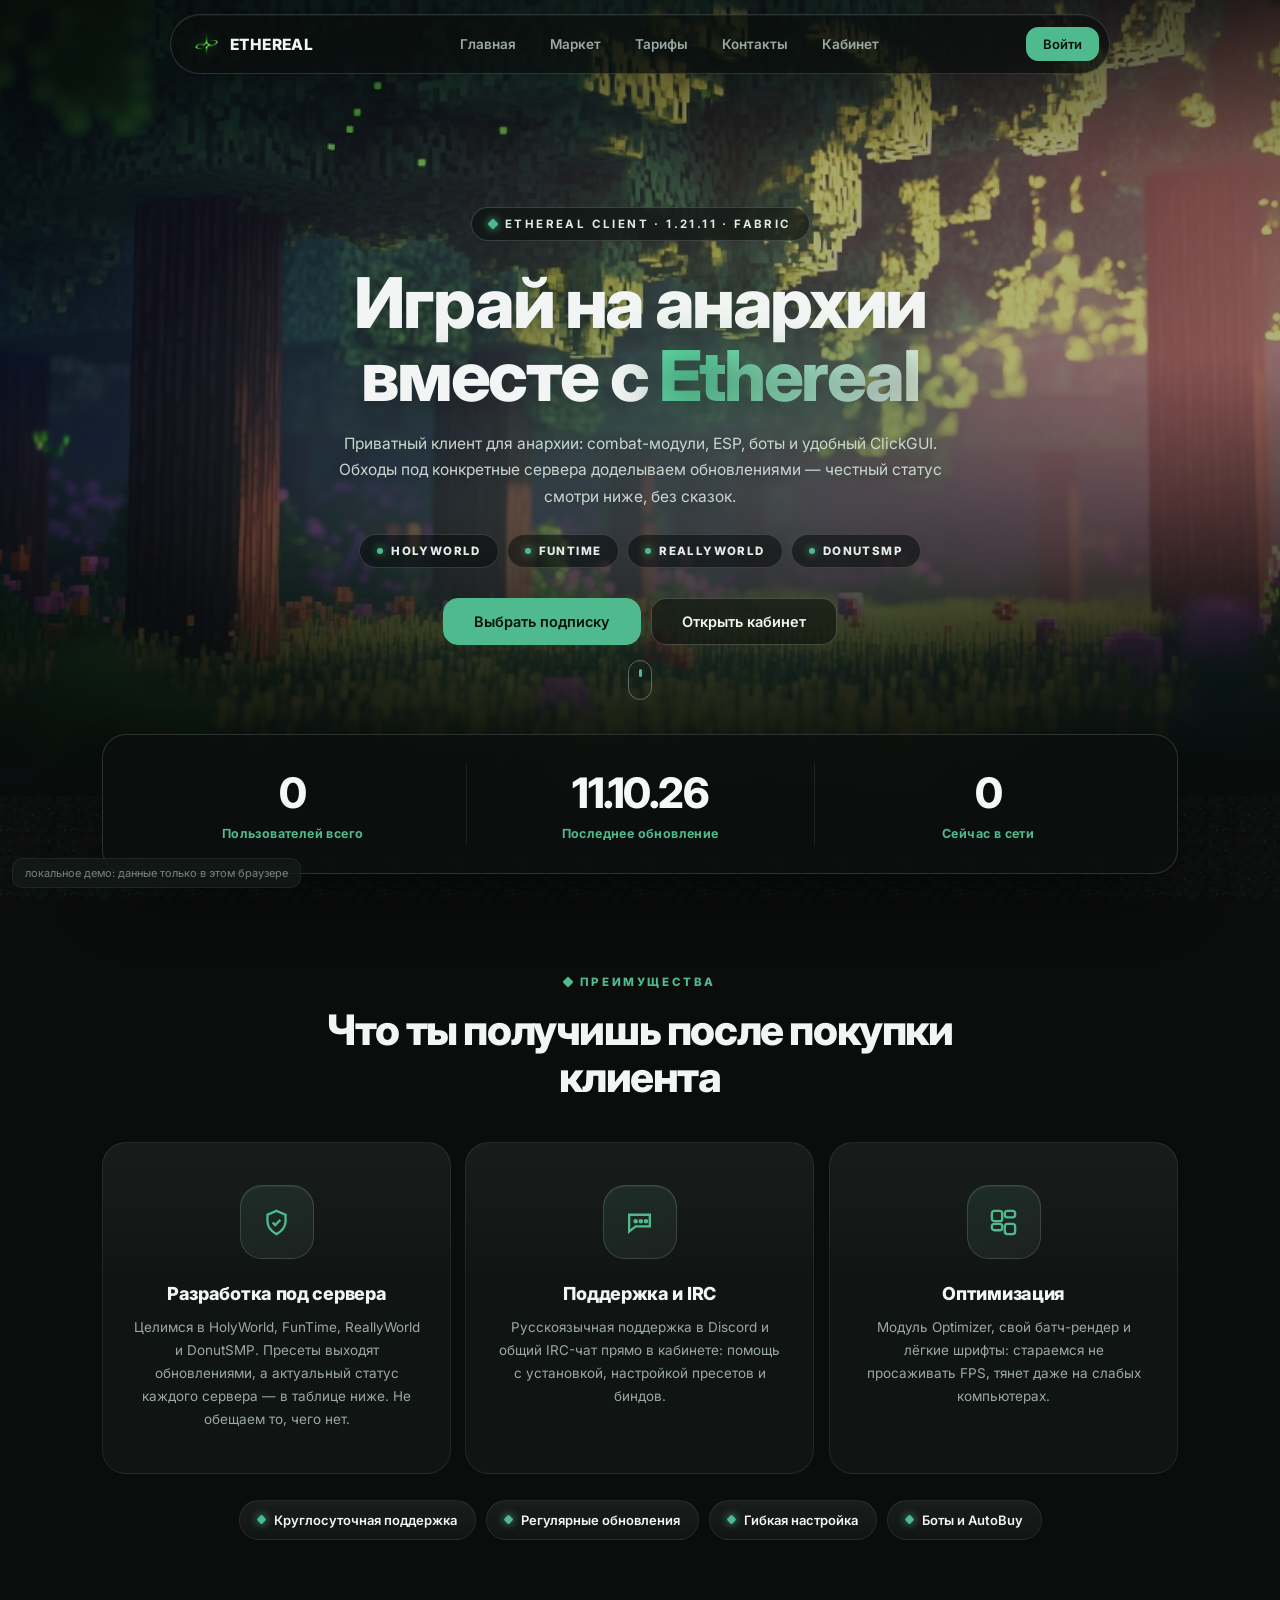
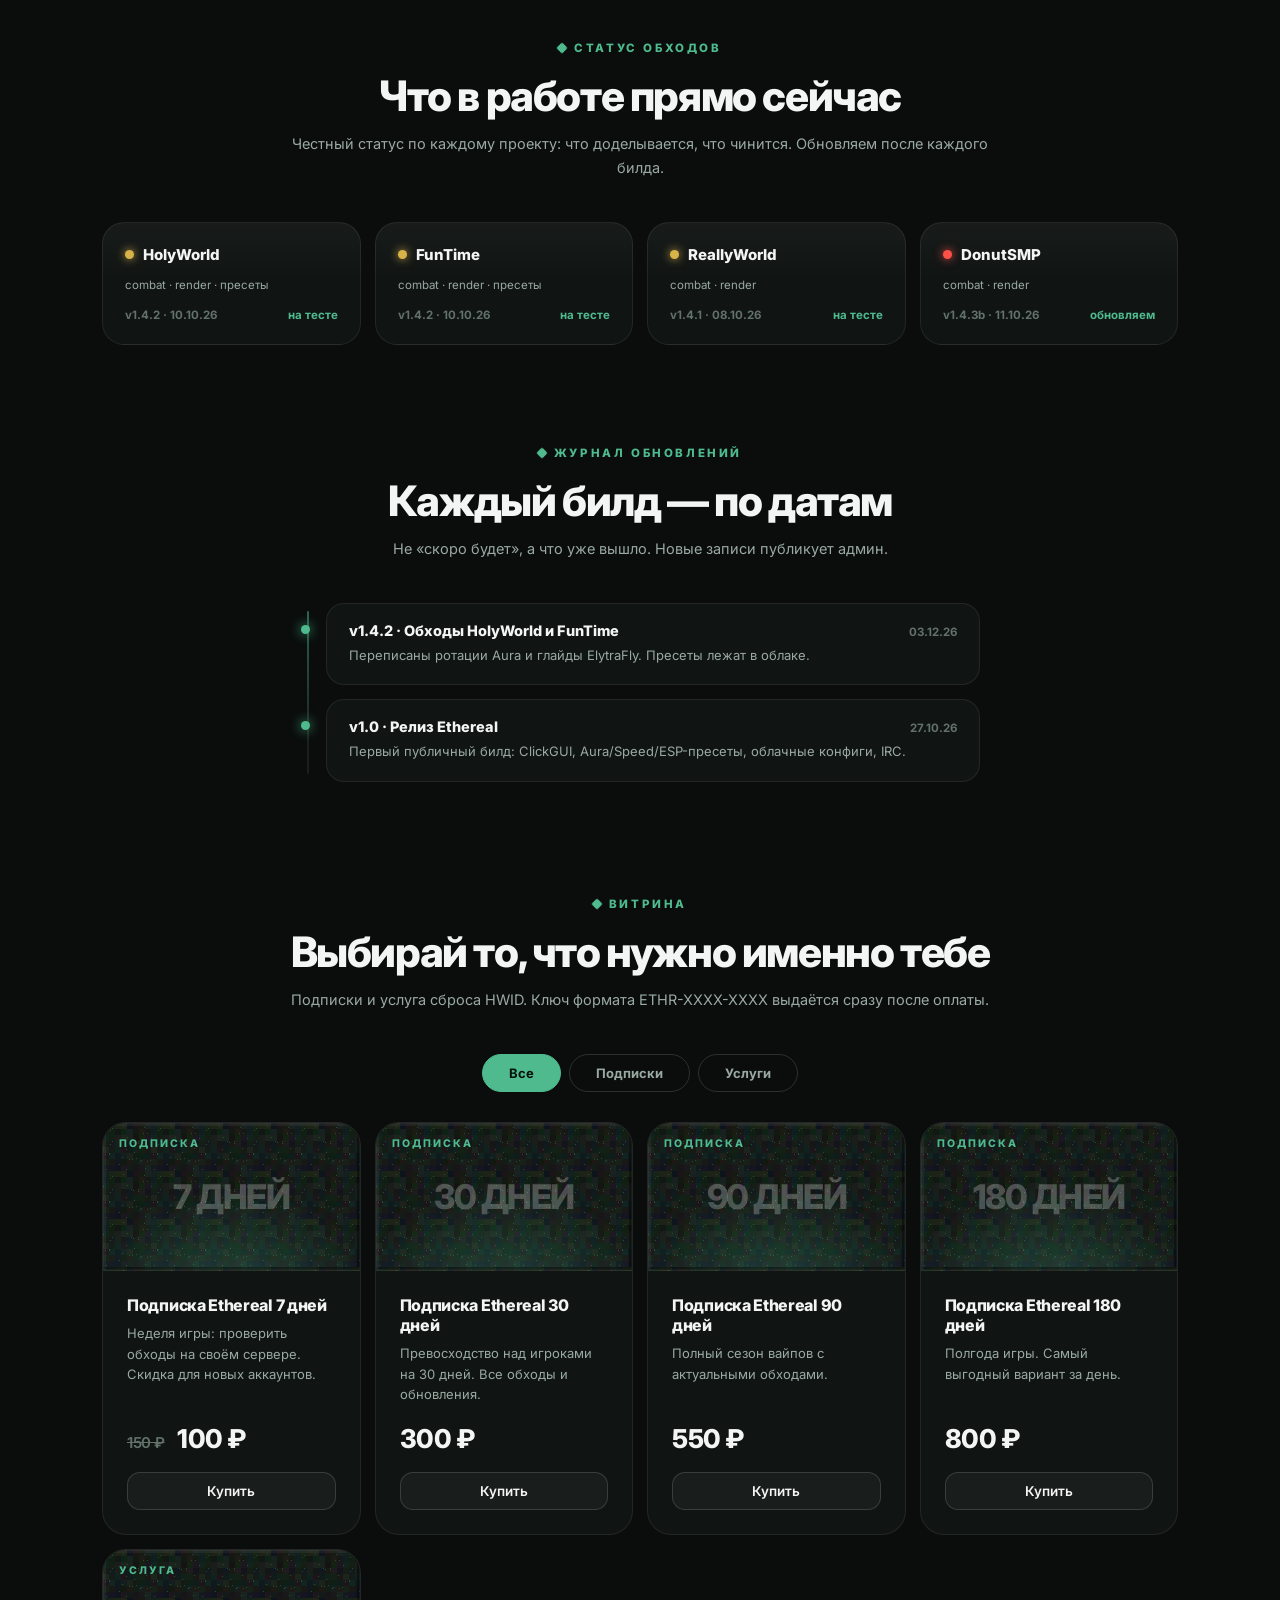
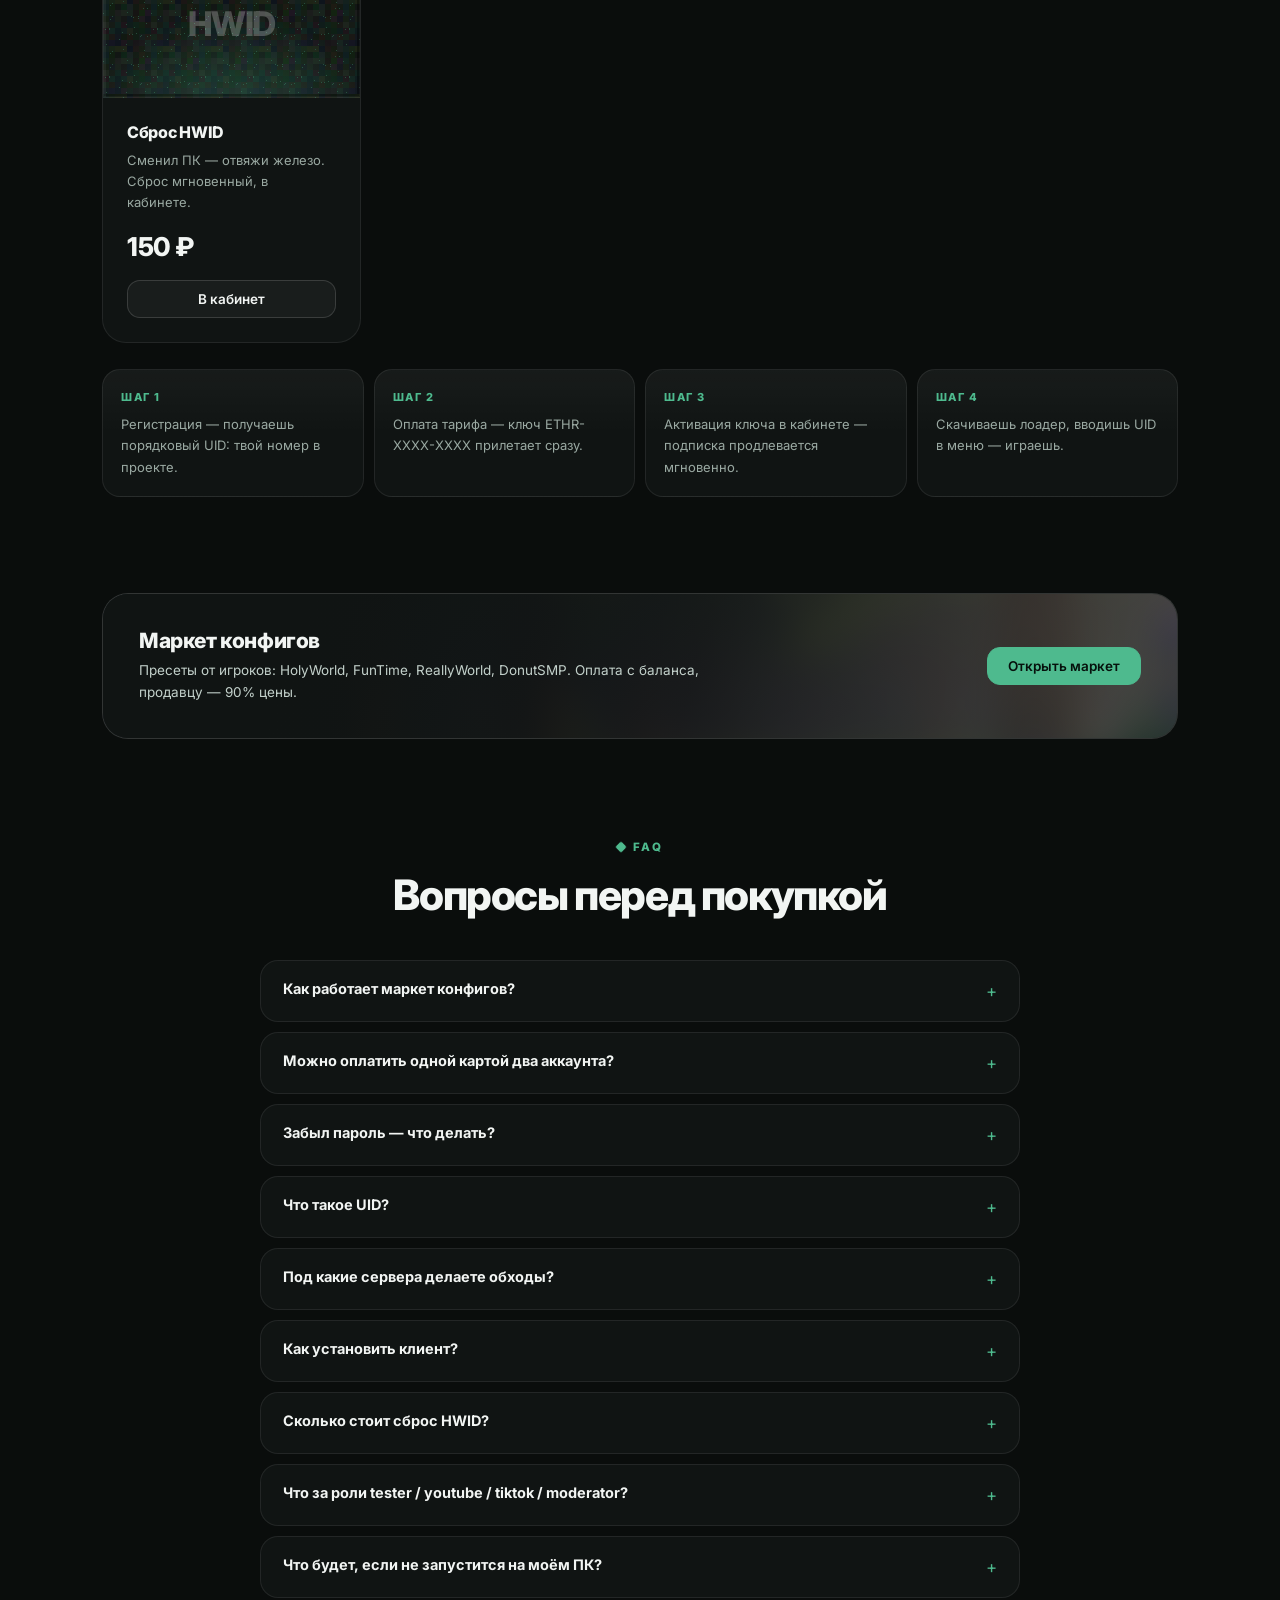
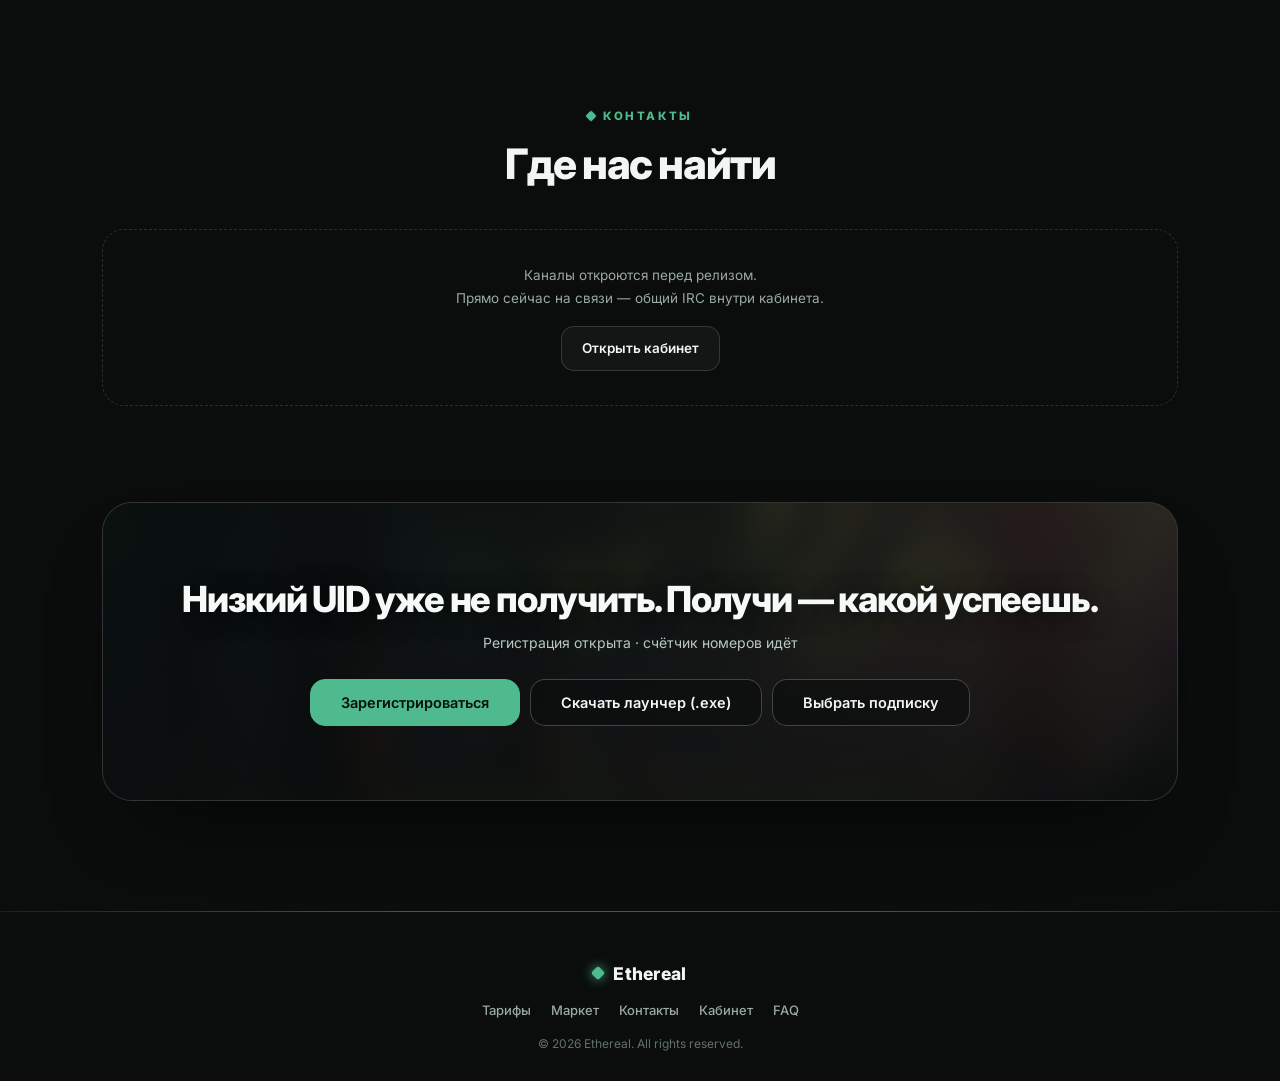
==== commit 4daa1422: "minecraft-style tiled backgrounds, full admin panel (ban/ban-hwid/sub/balance/hwid-reset), hero unde" ====
--- a/index.html
+++ b/index.html
@@ -13,7 +13,6 @@
 <link rel="stylesheet" href="css/landing.css">
 </head>
 <body>
-<canvas id="bg"></canvas>
 
 <header>
   <div class="header-in">
--- a/css/base.css
+++ b/css/base.css
@@ -87,6 +87,14 @@
   transition: background .3s, color .3s;
   -webkit-font-smoothing: antialiased;
 }
+/* Minecraft-style tiled stone backdrop (dark themes). arctic uses a clean light bg. */
+body::before {
+  content: ''; position: fixed; inset: 0; z-index: 0; pointer-events: none;
+  background-image: url('../assets/tile_dark.png');
+  background-size: 64px 64px; image-rendering: pixelated;
+  opacity: .5;
+}
+body[data-theme="arctic"]::before { display: none; }
 body.no-motion * { animation: none !important; transition: none !important; }
 ::selection { background: var(--acc); color: #06110c; }
 .wrap { max-width: 1120px; margin: 0 auto; padding: 0 22px; }
--- a/css/landing.css
+++ b/css/landing.css
@@ -1,12 +1,12 @@
 /* Ethereal — landing: wallpaper hero + glass surfaces */
-#bg { position: fixed; inset: 0; z-index: 0; opacity: .4; pointer-events: none; }
 
 /* ==================== HERO ==================== */
 .hero {
   position: relative; z-index: 1;
+  margin-top: -74px; /* pull wallpaper under the sticky pill header */
   min-height: min(90vh, 860px);
   display: flex; align-items: center; justify-content: center;
-  text-align: center; padding: 140px 0 130px;
+  text-align: center; padding: 200px 0 130px;
   overflow: hidden; isolation: isolate;
 }
 .hero-bg {
@@ -228,17 +228,16 @@
   position: relative; overflow: hidden;
   background:
     radial-gradient(95% 130% at 50% 125%, rgba(78, 186, 142, .3), transparent 62%),
-    linear-gradient(180deg, #0e1312, #0a0e0d);
+    url('../assets/tile_card.png');
+  background-size: auto, 48px 48px;
+  background-blend-mode: normal, normal;
+  image-rendering: pixelated;
   border-bottom: 1px solid var(--line);
 }
 .product-vis::before {
   content: ''; position: absolute; inset: 0;
-  background:
-    linear-gradient(rgba(255, 255, 255, .04) 1px, transparent 1px),
-    linear-gradient(90deg, rgba(255, 255, 255, .04) 1px, transparent 1px);
-  background-size: 26px 26px;
-  mask-image: radial-gradient(85% 85% at 50% 55%, #000 30%, transparent 100%);
-  -webkit-mask-image: radial-gradient(85% 85% at 50% 55%, #000 30%, transparent 100%);
+  box-shadow: inset 0 0 0 1px rgba(255, 255, 255, .04), inset 3px 3px 0 rgba(255, 255, 255, .05), inset -3px -3px 0 rgba(0, 0, 0, .4);
+  pointer-events: none;
 }
 .product-vis b {
   position: relative; font-size: 34px; font-weight: 800; letter-spacing: -1.5px;
@@ -455,7 +454,7 @@
 }
 
 @media (max-width: 900px) {
-  .hero { padding: 120px 0 110px; min-height: 78vh; }
+  .hero { margin-top: -64px; padding: 150px 0 110px; min-height: 78vh; }
   .hero-scroll { display: none; }
   .stats-bar { margin-top: -44px; }
   .adv-grid, .contact-grid { grid-template-columns: 1fr; }
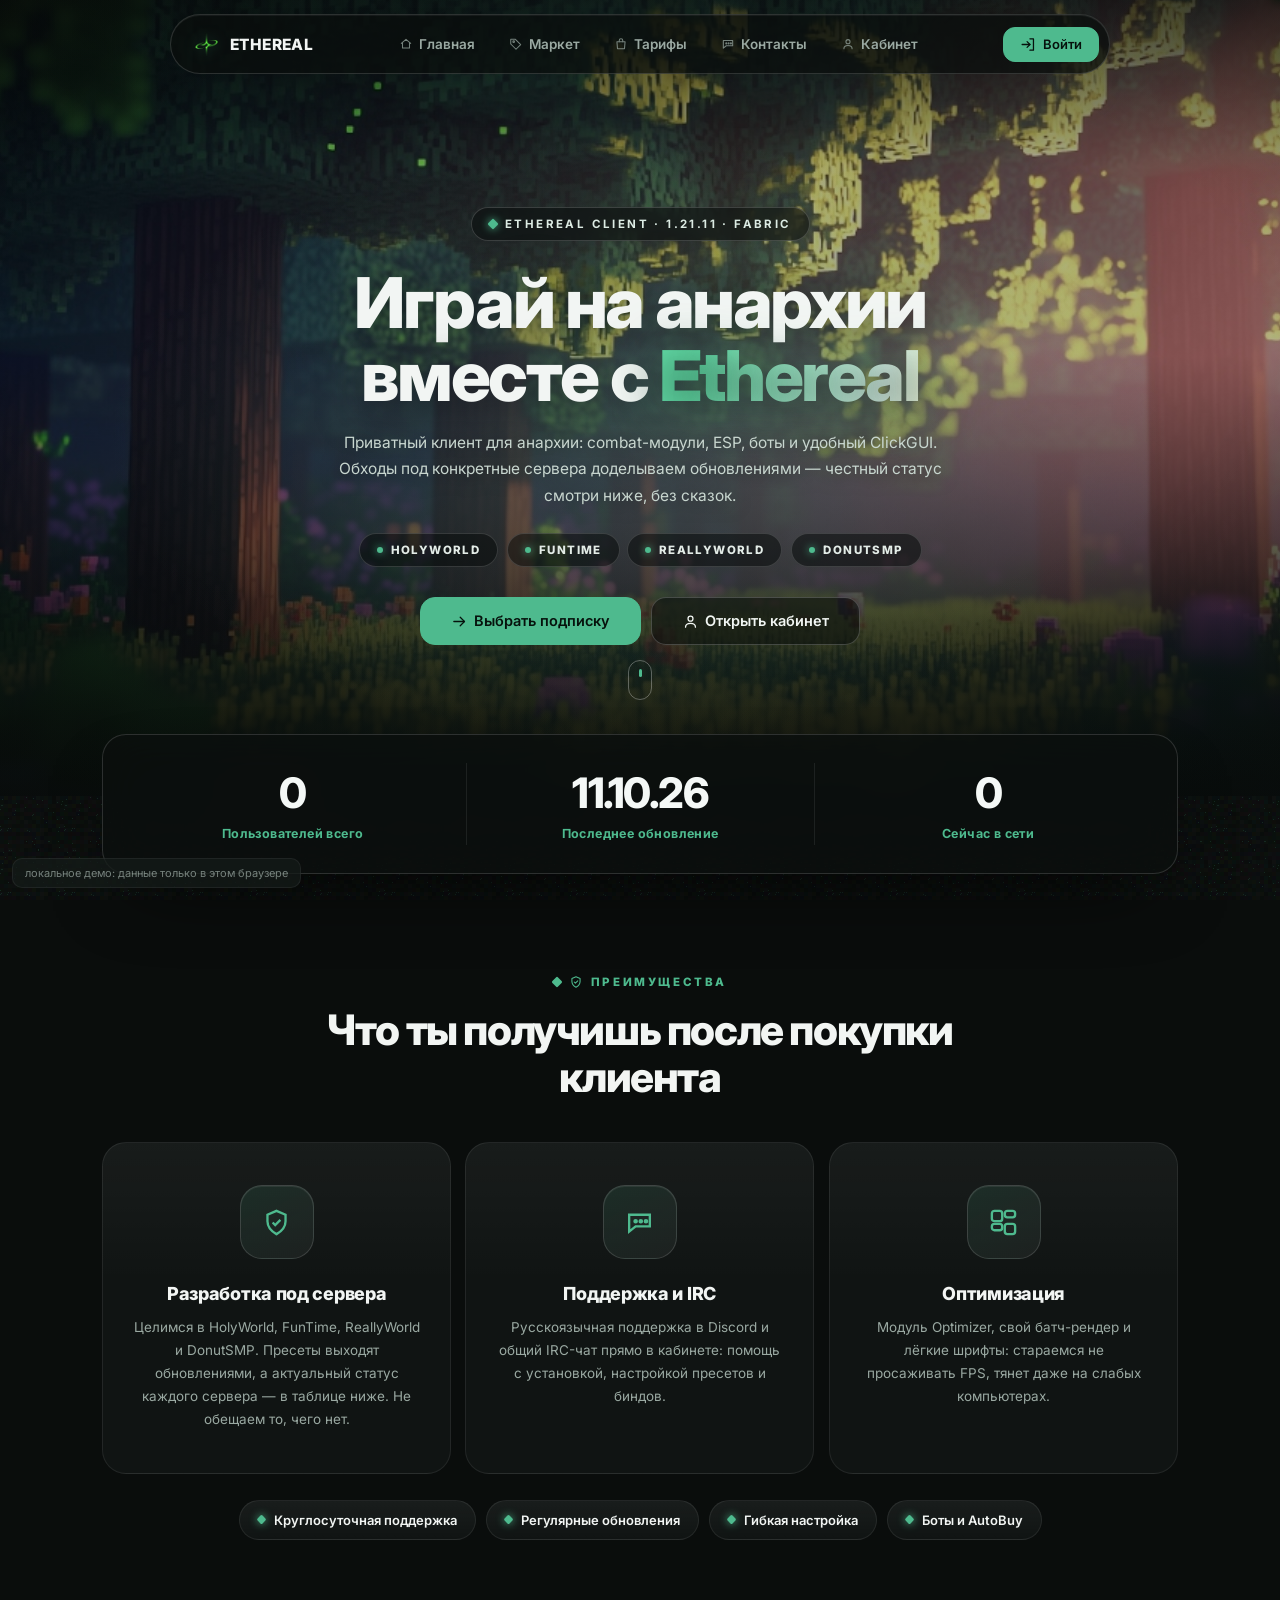
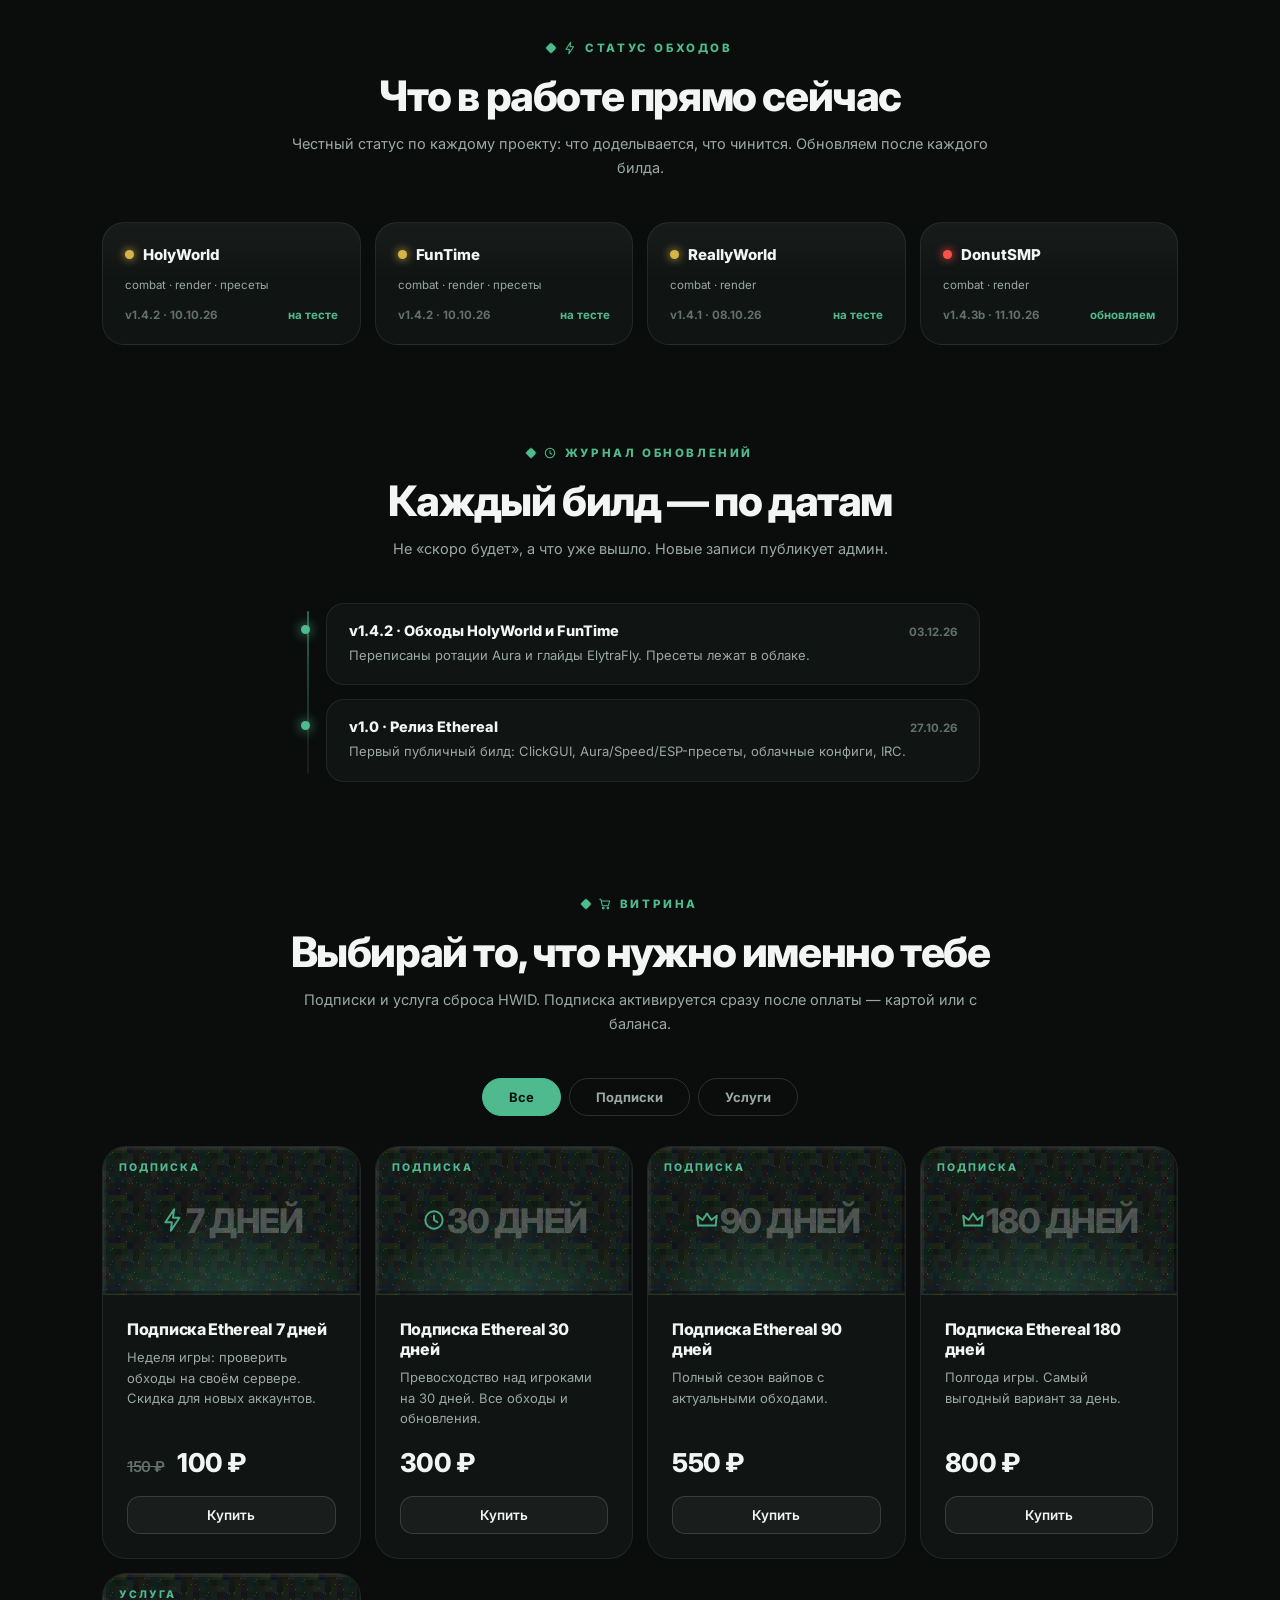
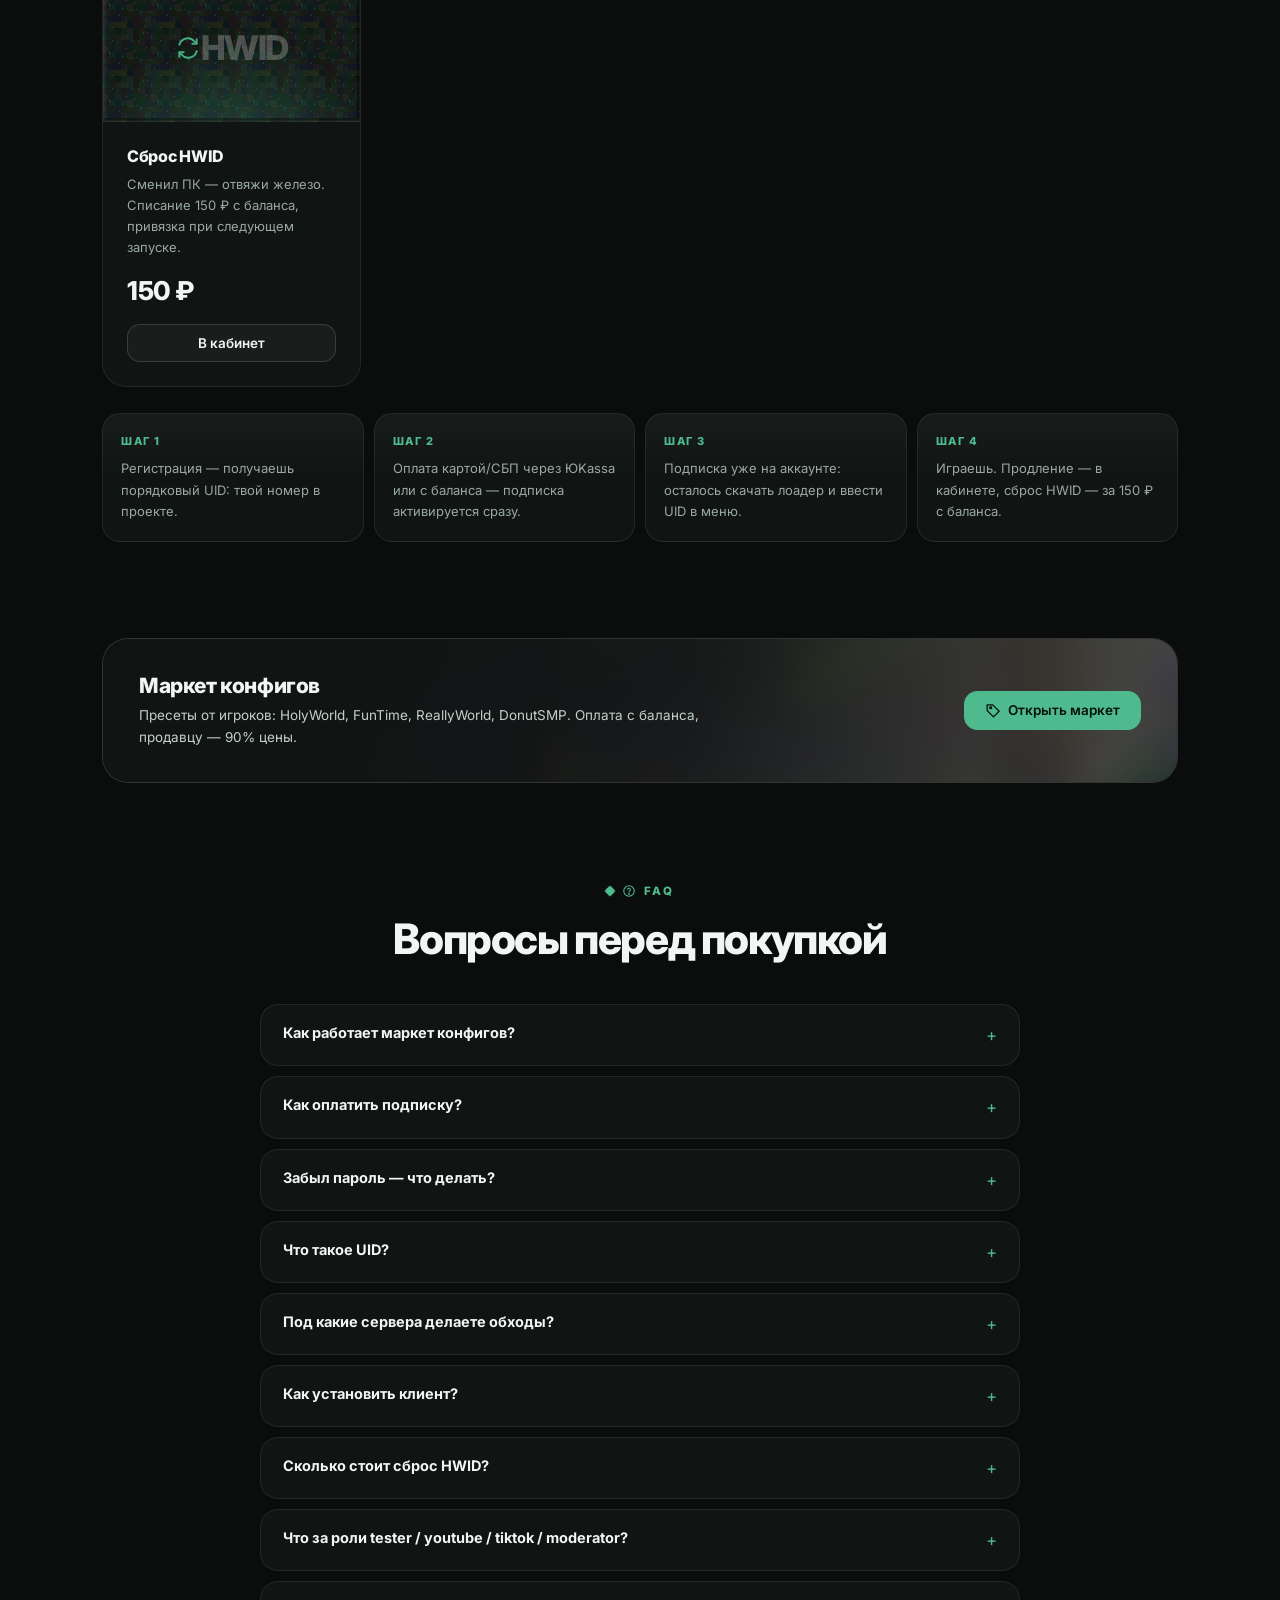
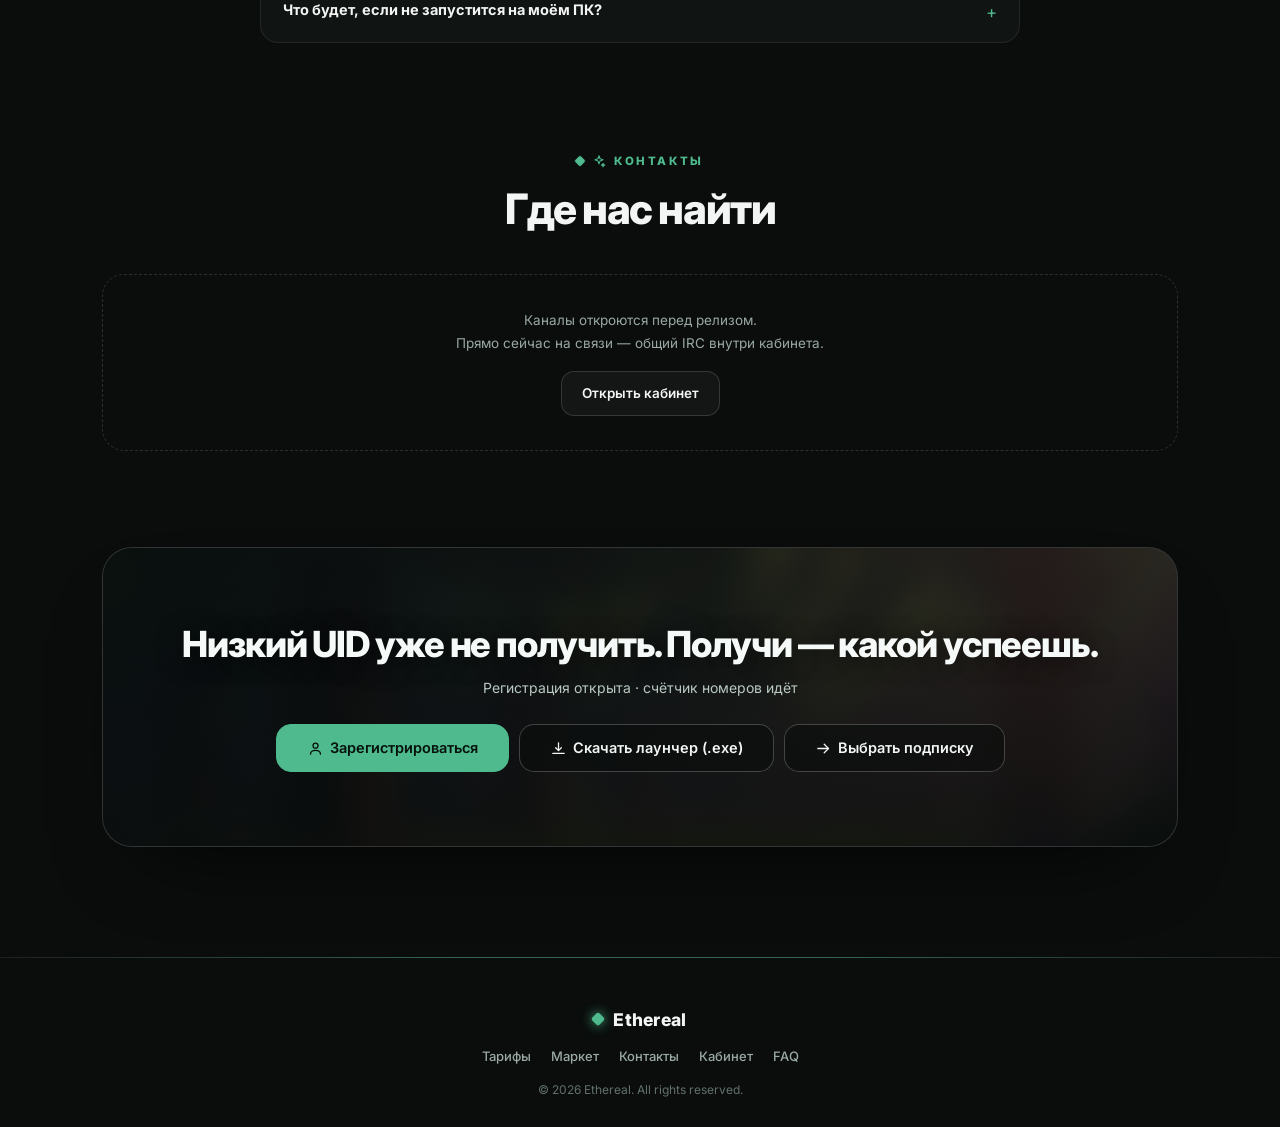
==== commit 02a4fc1c: "Phobia-style SVG icon sprite + real YooKassa subscription payments (auto-activation), HWID reset cha" ====
--- a/index.html
+++ b/index.html
@@ -18,14 +18,14 @@
   <div class="header-in">
     <a href="#top" class="logo"><img src="assets/logo.png" alt="Ethereal">ETHEREAL</a>
     <nav class="nav" id="nav">
-      <a href="#top">Главная</a>
-      <a href="market.html">Маркет</a>
-      <a href="#store">Тарифы</a>
-      <a href="#contacts">Контакты</a>
-      <a href="cabinet.html">Кабинет</a>
+      <a href="#top"><svg class="ico"><use href="#i-home"></use></svg>Главная</a>
+      <a href="market.html"><svg class="ico"><use href="#i-tag"></use></svg>Маркет</a>
+      <a href="#store"><svg class="ico"><use href="#i-bag"></use></svg>Тарифы</a>
+      <a href="#contacts"><svg class="ico"><use href="#i-chat"></use></svg>Контакты</a>
+      <a href="cabinet.html"><svg class="ico"><use href="#i-user"></use></svg>Кабинет</a>
     </nav>
     <div class="header-right">
-      <button class="btn btn-sm btn-solid" id="headAuth">Войти</button>
+      <button class="btn btn-sm btn-solid" id="headAuth"><svg class="ico"><use href="#i-login"></use></svg><span id="headAuthLabel">Войти</span></button>
       <button class="burger" id="burger"><span></span><span></span><span></span></button>
     </div>
   </div>
@@ -47,8 +47,8 @@
       <span class="srv"><i></i>DONUTSMP</span>
     </div>
     <div class="hero-cta reveal">
-      <a class="btn btn-solid btn-lg" href="#store">Выбрать подписку</a>
-      <a class="btn btn-lg" href="cabinet.html">Открыть кабинет</a>
+      <a class="btn btn-solid btn-lg" href="#store"><svg class="ico"><use href="#i-arrow-r"></use></svg>Выбрать подписку</a>
+      <a class="btn btn-lg" href="cabinet.html"><svg class="ico"><use href="#i-user"></use></svg>Открыть кабинет</a>
     </div>
   </div>
   <div class="hero-scroll" aria-hidden="true"><span></span></div>
@@ -66,7 +66,7 @@
 <!-- ADVANTAGES -->
 <section class="section wrap">
   <div class="sec-center reveal">
-    <span class="kicker">Преимущества</span>
+    <span class="kicker"><svg class="ico"><use href="#i-shield"></use></svg>Преимущества</span>
     <h2>Что ты получишь после покупки клиента</h2>
   </div>
   <div class="adv-grid reveal stagger">
@@ -97,7 +97,7 @@
 <!-- BYPASS STATUS -->
 <section class="section wrap">
   <div class="sec-center reveal">
-    <span class="kicker">Статус обходов</span>
+    <span class="kicker"><svg class="ico"><use href="#i-bolt"></use></svg>Статус обходов</span>
     <h2>Что в работе прямо сейчас</h2>
     <p>Честный статус по каждому проекту: что доделывается, что чинится. Обновляем после каждого билда.</p>
   </div>
@@ -107,7 +107,7 @@
 <!-- BUILDS -->
 <section class="section wrap">
   <div class="sec-center reveal">
-    <span class="kicker">Журнал обновлений</span>
+    <span class="kicker"><svg class="ico"><use href="#i-clock"></use></svg>Журнал обновлений</span>
     <h2>Каждый билд — по датам</h2>
     <p>Не «скоро будет», а что уже вышло. Новые записи публикует админ.</p>
   </div>
@@ -117,9 +117,9 @@
 <!-- STORE -->
 <section id="store" class="section wrap">
   <div class="sec-center reveal">
-    <span class="kicker">Витрина</span>
+    <span class="kicker"><svg class="ico"><use href="#i-cart"></use></svg>Витрина</span>
     <h2>Выбирай то, что нужно именно тебе</h2>
-    <p>Подписки и услуга сброса HWID. Ключ формата ETHR-XXXX-XXXX выдаётся сразу после оплаты.</p>
+    <p>Подписки и услуга сброса HWID. Подписка активируется сразу после оплаты — картой или с баланса.</p>
   </div>
   <div class="store-tabs reveal">
     <button class="stab active" data-sfilter="all">Все</button>
@@ -128,36 +128,36 @@
   </div>
   <div class="store-grid">
     <div class="product reveal" data-cat="sub">
-      <div class="product-vis"><small>ПОДПИСКА</small><b>7 ДНЕЙ</b></div>
+      <div class="product-vis"><svg class="ico"><use href="#i-bolt"></use></svg><small>ПОДПИСКА</small><b>7 ДНЕЙ</b></div>
       <div class="product-body"><h3>Подписка Ethereal 7 дней</h3><p>Неделя игры: проверить обходы на своём сервере. Скидка для новых аккаунтов.</p>
       <div class="product-price"><s class="old-price">150 ₽</s> 100 ₽</div><button class="btn btn-block" data-buy="D7">Купить</button></div>
     </div>
     <div class="product reveal" data-cat="sub">
-      <div class="product-vis"><small>ПОДПИСКА</small><b>30 ДНЕЙ</b></div>
+      <div class="product-vis"><svg class="ico"><use href="#i-clock"></use></svg><small>ПОДПИСКА</small><b>30 ДНЕЙ</b></div>
       <div class="product-body"><h3>Подписка Ethereal 30 дней</h3><p>Превосходство над игроками на 30 дней. Все обходы и обновления.</p>
       <div class="product-price">300 ₽</div><button class="btn btn-block" data-buy="D30">Купить</button></div>
     </div>
     <div class="product reveal" data-cat="sub">
-      <div class="product-vis"><small>ПОДПИСКА</small><b>90 ДНЕЙ</b></div>
+      <div class="product-vis"><svg class="ico"><use href="#i-crown"></use></svg><small>ПОДПИСКА</small><b>90 ДНЕЙ</b></div>
       <div class="product-body"><h3>Подписка Ethereal 90 дней</h3><p>Полный сезон вайпов с актуальными обходами.</p>
       <div class="product-price">550 ₽</div><button class="btn btn-block" data-buy="D90">Купить</button></div>
     </div>
     <div class="product reveal" data-cat="sub">
-      <div class="product-vis"><small>ПОДПИСКА</small><b>180 ДНЕЙ</b></div>
+      <div class="product-vis"><svg class="ico"><use href="#i-crown"></use></svg><small>ПОДПИСКА</small><b>180 ДНЕЙ</b></div>
       <div class="product-body"><h3>Подписка Ethereal 180 дней</h3><p>Полгода игры. Самый выгодный вариант за день.</p>
       <div class="product-price">800 ₽</div><button class="btn btn-block" data-buy="D180">Купить</button></div>
     </div>
     <div class="product reveal" data-cat="svc">
-      <div class="product-vis"><small>УСЛУГА</small><b>HWID</b></div>
-      <div class="product-body"><h3>Сброс HWID</h3><p>Сменил ПК — отвяжи железо. Сброс мгновенный, в кабинете.</p>
+      <div class="product-vis"><svg class="ico"><use href="#i-refresh"></use></svg><small>УСЛУГА</small><b>HWID</b></div>
+      <div class="product-body"><h3>Сброс HWID</h3><p>Сменил ПК — отвяжи железо. Списание 150 ₽ с баланса, привязка при следующем запуске.</p>
       <div class="product-price">150 ₽</div><a class="btn btn-block" href="cabinet.html" style="text-align:center">В кабинет</a></div>
     </div>
   </div>
   <div class="steps reveal">
     <div class="step"><b>ШАГ 1</b>Регистрация — получаешь порядковый UID: твой номер в проекте.</div>
-    <div class="step"><b>ШАГ 2</b>Оплата тарифа — ключ ETHR-XXXX-XXXX прилетает сразу.</div>
-    <div class="step"><b>ШАГ 3</b>Активация ключа в кабинете — подписка продлевается мгновенно.</div>
-    <div class="step"><b>ШАГ 4</b>Скачиваешь лоадер, вводишь UID в меню — играешь.</div>
+    <div class="step"><b>ШАГ 2</b>Оплата картой/СБП через ЮKassa или с баланса — подписка активируется сразу.</div>
+    <div class="step"><b>ШАГ 3</b>Подписка уже на аккаунте: осталось скачать лоадер и ввести UID в меню.</div>
+    <div class="step"><b>ШАГ 4</b>Играешь. Продление — в кабинете, сброс HWID — за 150 ₽ с баланса.</div>
   </div>
 </section>
 
@@ -165,24 +165,24 @@
 <section class="section wrap">
   <div class="market-banner reveal">
     <div><b>Маркет конфигов</b><span>Пресеты от игроков: HolyWorld, FunTime, ReallyWorld, DonutSMP. Оплата с баланса, продавцу — 90% цены.</span></div>
-    <a class="btn btn-solid" href="market.html">Открыть маркет</a>
+    <a class="btn btn-solid" href="market.html"><svg class="ico"><use href="#i-tag"></use></svg>Открыть маркет</a>
   </div>
 </section>
 
 <!-- FAQ -->
 <section id="faq" class="section wrap">
   <div class="sec-center reveal">
-    <span class="kicker">FAQ</span>
+    <span class="kicker"><svg class="ico"><use href="#i-help"></use></svg>FAQ</span>
     <h2>Вопросы перед покупкой</h2>
   </div>
   <div class="faq">
-    <div class="qa reveal"><button>Как работает маркет конфигов?<i>+</i></button><div class="qa-body">Игроки выставляют свои пресеты, ты покупаешь за баланс: пополни его картой в кабинете, текст конфига откроется сразу после оплаты. Продавцу уходит 90% цены, выставить лот может любой владелец.</div></div>
-    <div class="qa reveal"><button>Можно оплатить одной картой два аккаунта?<i>+</i></button><div class="qa-body">Нет: карта привязывается к одному UID навсегда. Это защита от перепродажи ключей. Для второго аккаунта нужна другая карта.</div></div>
+    <div class="qa reveal"><button>Как работает маркет конфигов?<i>+</i></button><div class="qa-body">Игроки выставляют свои пресеты, ты покупаешь за баланс (пополняется картой через ЮKassa в кабинете), текст конфига откроется сразу после оплаты. Продавцу уходит 90% цены, выставить лот может любой владелец.</div></div>
+    <div class="qa reveal"><button>Как оплатить подписку?<i>+</i></button><div class="qa-body">Картой или через СБП (эквайринг ЮKassa) — после оплаты подписка активируется автоматически. Либо пополни баланс в кабинете и купи с него. Ключи ETHR выдаются админом — например, в подарок; их можно активировать в кабинете.</div></div>
     <div class="qa reveal"><button>Забыл пароль — что делать?<i>+</i></button><div class="qa-body">Нажми «Забыл пароль» в окне входа, введи ник и почту с регистрации — задашь новый пароль, все сессии при этом сбросятся. Поэтому указывай рабочую почту.</div></div>
     <div class="qa reveal"><button>Что такое UID?<i>+</i></button><div class="qa-body">Порядковый номер твоего аккаунта: кто первый зарегистрировался — UID 1, второй — UID 2 и так далее. UID нужен для входа в лаунчер и клиент, к нему привязываются подписка и железо. Свой номер всегда виден в кабинете.</div></div>
     <div class="qa reveal"><button>Под какие сервера делаете обходы?<i>+</i></button><div class="qa-body">Целимся в HolyWorld, FunTime, ReallyWorld и DonutSMP. Клиент в активной разработке: combat и render уже есть, серверные обходы доделываются — актуальный статус смотри в таблице выше и журнале обновлений.</div></div>
     <div class="qa reveal"><button>Как установить клиент?<i>+</i></button><div class="qa-body">Нужны Minecraft 1.21.11, Java 21 и Fabric Loader 0.19.5. Кладёшь jar в папку mods, запускаешь игру, в меню Ethereal вводишь свой UID. Установка занимает минут пять, гайд есть в Discord.</div></div>
-    <div class="qa reveal"><button>Сколько стоит сброс HWID?<i>+</i></button><div class="qa-body">150₽, оплачивается отдельно во вкладке Главная личного кабинета. Сброс мгновенный, количество не ограничено — каждый оплачивается отдельно.</div></div>
+    <div class="qa reveal"><button>Сколько стоит сброс HWID?<i>+</i></button><div class="qa-body">150 ₽ — списывается с баланса кабинета. Сделал сброс, перезапусти лоадер — новый HWID привяжется сам. Количество сбросов не ограничено, каждый оплачивается отдельно.</div></div>
     <div class="qa reveal"><button>Что за роли tester / youtube / tiktok / moderator?<i>+</i></button><div class="qa-body">Роли выдаёт администратор (zxs). Tester — ранний доступ к билдам, youtube и tiktok — партнёрка для авторов, moderator — модерация чата. Роль видна рядом с ником в кабинете и IRC.</div></div>
     <div class="qa reveal"><button>Что будет, если не запустится на моём ПК?<i>+</i></button><div class="qa-body">Напиши в поддержку с указанием UID — разберём логи лоадера. Если клиент технически не запускается и мы не помогли за 24 часа, вернём деньги за неиспользованные дни.</div></div>
   </div>
@@ -191,7 +191,7 @@
 <!-- CONTACTS -->
 <section id="contacts" class="section wrap">
   <div class="sec-center reveal">
-    <span class="kicker">Контакты</span>
+    <span class="kicker"><svg class="ico"><use href="#i-spark"></use></svg>Контакты</span>
     <h2>Где нас найти</h2>
   </div>
   <div class="contact-grid reveal stagger" id="contactGrid"></div>
@@ -202,9 +202,9 @@
     <h2>Низкий UID уже не получить. Получи — какой успеешь.</h2>
     <p>Регистрация открыта · счётчик номеров идёт</p>
     <div class="cta-row">
-      <button class="btn btn-solid btn-lg" data-auth="reg">Зарегистрироваться</button>
-      <a class="btn btn-lg" href="files/EtherealLauncher-win64.zip" download>Скачать лаунчер (.exe)</a>
-      <a class="btn btn-lg" href="#store">Выбрать подписку</a>
+      <button class="btn btn-solid btn-lg" data-auth="reg"><svg class="ico"><use href="#i-user"></use></svg>Зарегистрироваться</button>
+      <a class="btn btn-lg" href="files/EtherealLauncher-win64.zip" download><svg class="ico"><use href="#i-download"></use></svg>Скачать лаунчер (.exe)</a>
+      <a class="btn btn-lg" href="#store"><svg class="ico"><use href="#i-arrow-r"></use></svg>Выбрать подписку</a>
     </div>
   </div>
 </section>
@@ -213,6 +213,7 @@
 <footer>
   <div class="wrap foot-in">
     <div class="foot-logo">Ethereal</div>
+    <div class="foot-socials" id="footSocials"></div>
     <div class="foot-links"><a href="#store">Тарифы</a><a href="market.html">Маркет</a><a href="#contacts">Контакты</a><a href="cabinet.html">Кабинет</a><a href="#faq">FAQ</a></div>
     <div class="foot-bottom" style="border:none;padding:18px 0 0">© 2026 Ethereal. All rights reserved.</div>
   </div>
@@ -256,21 +257,14 @@
     <h3>Оплата</h3>
     <p class="modal-sub" id="buyPlan"></p>
     <div class="pay-methods">
-      <button class="paymethod active" data-pay="card">Картой</button>
-      <button class="paymethod" data-pay="balance">С баланса · <span id="buyBal">0 ₽</span></button>
-    </div>
-    <div id="cardFields">
-      <label>Номер карты<input type="text" id="cardNum" inputmode="numeric" maxlength="19" placeholder="0000 0000 0000 0000"></label>
-      <div style="display:grid;grid-template-columns:1fr 1fr;gap:10px">
-        <label>Срок<input type="text" id="cardExp" inputmode="numeric" maxlength="5" placeholder="ММ/ГГ"></label>
-        <label>CVC<input type="password" id="cardCvc" inputmode="numeric" maxlength="3" placeholder="•••"></label>
-      </div>
-    </div>
-    <div id="balHint" class="hidden" style="font-size:12.5px;color:var(--mut);margin-bottom:12px">Спишется с баланса аккаунта. Не хватает? <a href="cabinet.html" style="color:var(--acc)">Пополнить в кабинете</a></div>
+      <button class="paymethod active" data-pay="online"><svg class="ico"><use href="#i-card"></use></svg>Картой / СБП</button>
+      <button class="paymethod" data-pay="balance"><svg class="ico"><use href="#i-bag"></use></svg>С баланса · <span id="buyBal">0 ₽</span></button>
+    </div>
+    <div id="onlineHint" style="font-size:12.5px;color:var(--mut);margin-bottom:12px">Откроется страница ЮKassa — карта или СБП. Подписка активируется сразу после оплаты.</div>
+    <div id="balHint" class="hidden" style="font-size:12.5px;color:var(--mut);margin-bottom:12px">Спишется с баланса аккаунта, подписка активируется сразу. Не хватает? <a href="cabinet.html" style="color:var(--acc)">Пополнить в кабинете</a></div>
     <div class="auth-err" id="buyErr"></div>
-    <div class="pay-methods"><button class="pay active">Карта</button><button class="pay">СБП</button><button class="pay">Крипта</button></div>
-    <button class="btn btn-solid btn-block" id="buyConfirm">Оплатить и получить ключ</button>
-    <p class="modal-sub" style="margin:12px 0 0">Демо-оплата: номер никуда не уходит, хранится только его хэш.<br>Одна карта — один аккаунт. Демо-карта: 4242 4242 4242 4242.</p>
+    <button class="btn btn-solid btn-block" id="buyConfirm"><svg class="ico"><use href="#i-lock"></use></svg>Оплатить</button>
+    <p class="modal-sub" style="margin:12px 0 0">Оплата проходит через ЮKassa — данные карты вводятся на защищённой странице банка, не на сайте.</p>
   </div>
 </div>
 
@@ -279,7 +273,6 @@
 <script src="js/store.js"></script>
 <script src="js/config.js"></script>
 <script src="js/common.js"></script>
-<script src="js/pay.js"></script>
 <script src="js/landing.js"></script>
 </body>
 </html>
--- a/css/base.css
+++ b/css/base.css
@@ -150,6 +150,40 @@
   font-size: 13px; font-weight: 600; color: var(--acc);
 }
 .kicker::before { content: ''; width: 8px; height: 8px; background: var(--acc); transform: rotate(45deg); border-radius: 1.5px; }
+.kicker .ico { width: 14px; height: 14px; }
+
+/* ---------- inline icons (svg sprite) ---------- */
+.ico {
+  width: 17px; height: 17px; flex: 0 0 auto; display: inline-block; vertical-align: -3px;
+  fill: none; stroke: currentColor; stroke-width: 1.8; stroke-linecap: round; stroke-linejoin: round;
+}
+.btn .ico { vertical-align: -4px; margin-right: 6px; }
+.btn-ico-only .ico { margin-right: 0; }
+.nav a { display: inline-flex; align-items: center; gap: 6px; }
+.nav a .ico { width: 14px; height: 14px; opacity: .75; }
+.nav a:hover .ico, .nav a.on .ico { opacity: 1; }
+.qa button i { font-style: normal; font-size: 16px; color: var(--acc); line-height: 1; }
+.foot-socials { display: flex; gap: 10px; justify-content: center; margin-top: 16px; }
+.foot-socials a {
+  width: 36px; height: 36px; border-radius: 50%; display: flex; align-items: center; justify-content: center;
+  border: 1px solid var(--line2); color: var(--mut); transition: color .2s, border-color .2s, transform .15s;
+}
+.foot-socials a:hover { color: var(--acc); border-color: var(--acc); transform: translateY(-2px); }
+.foot-socials .ico { width: 16px; height: 16px; }
+
+/* product card icon chip */
+.product-vis .ico { width: 26px; height: 26px; color: var(--acc); opacity: .9; filter: drop-shadow(0 0 8px rgba(0,0,0,.5)); }
+
+/* password field eye toggle */
+.pw-wrap { position: relative; display: block; }
+.pw-eye {
+  position: absolute; right: 10px; top: 50%; transform: translateY(-50%);
+  background: none; border: none; cursor: pointer; color: var(--mut); padding: 4px; line-height: 0;
+  transition: color .2s;
+}
+.pw-eye:hover, .pw-eye.on { color: var(--acc); }
+.pw-eye .ico { width: 16px; height: 16px; }
+label:has(> .pw-eye) input { padding-right: 36px; }
 
 /* ---------- footer ---------- */
 footer { border-top: 1px solid var(--line); margin-top: 110px; }
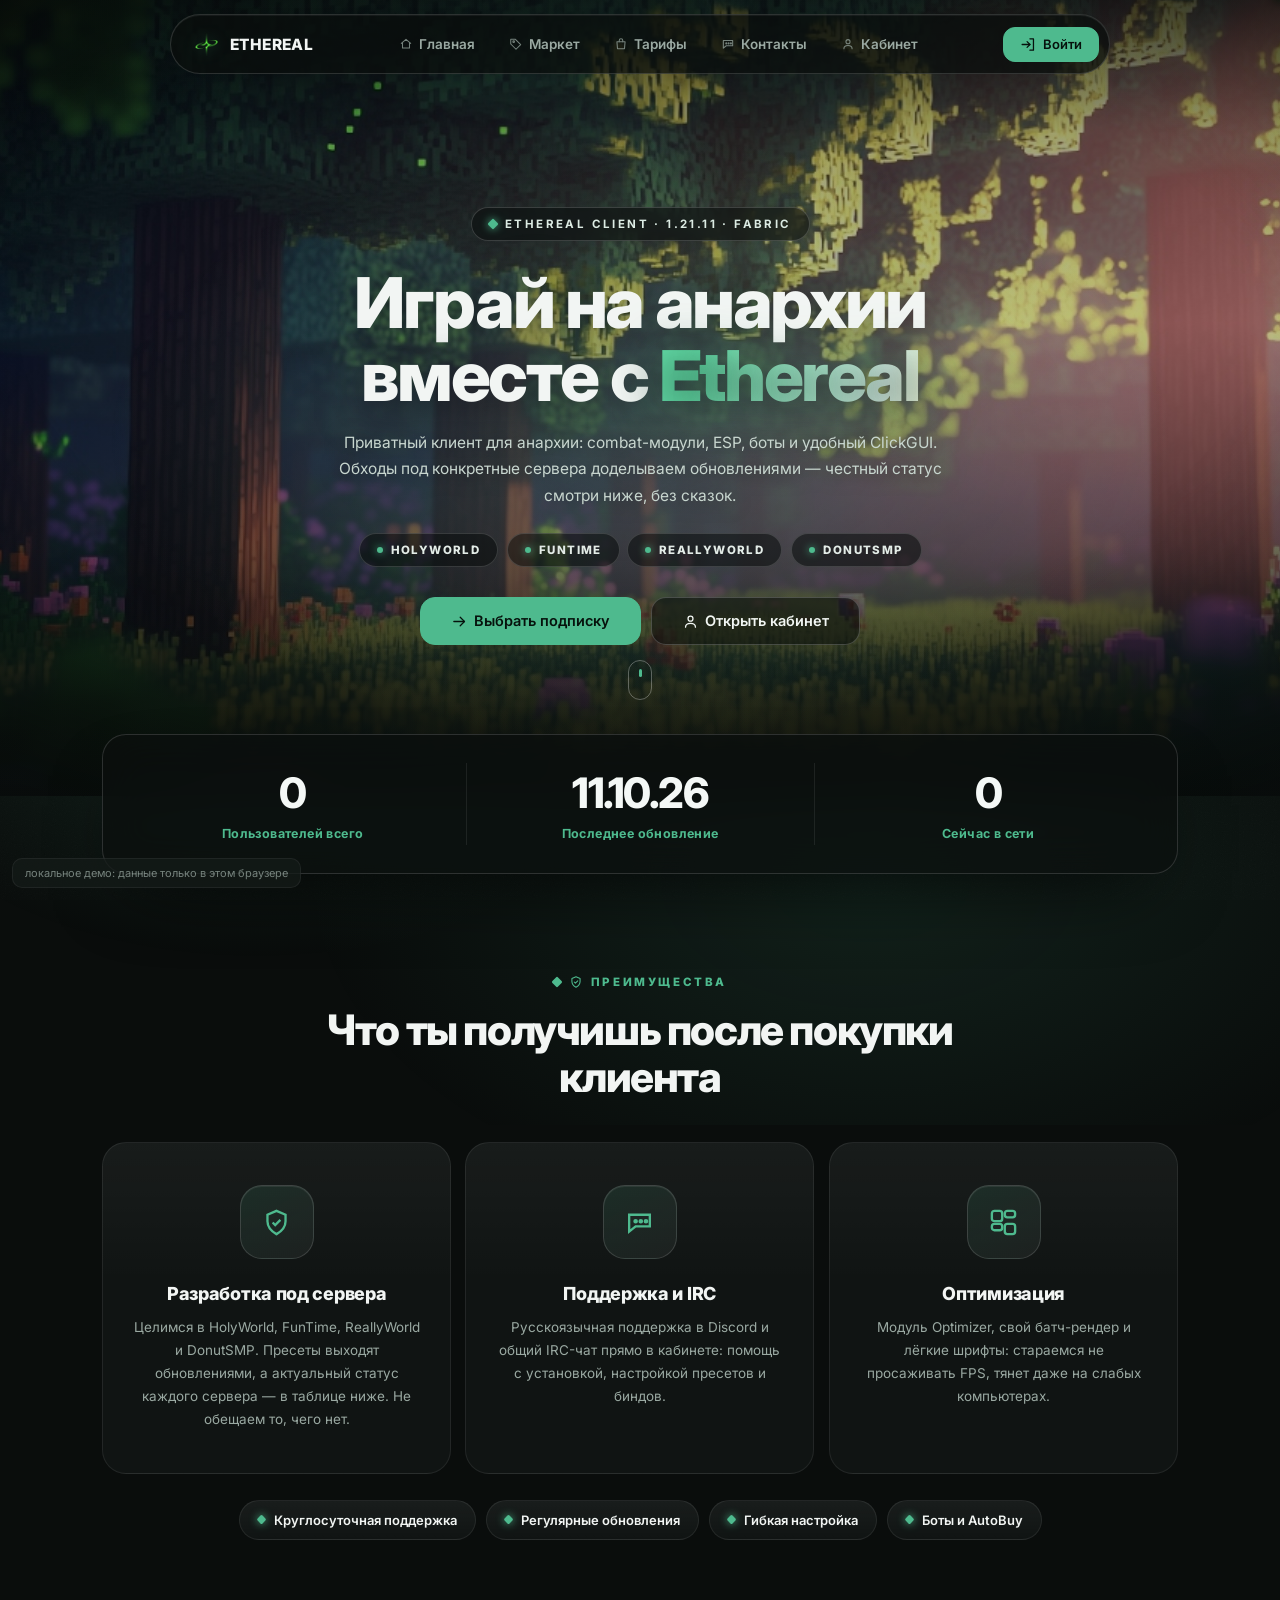
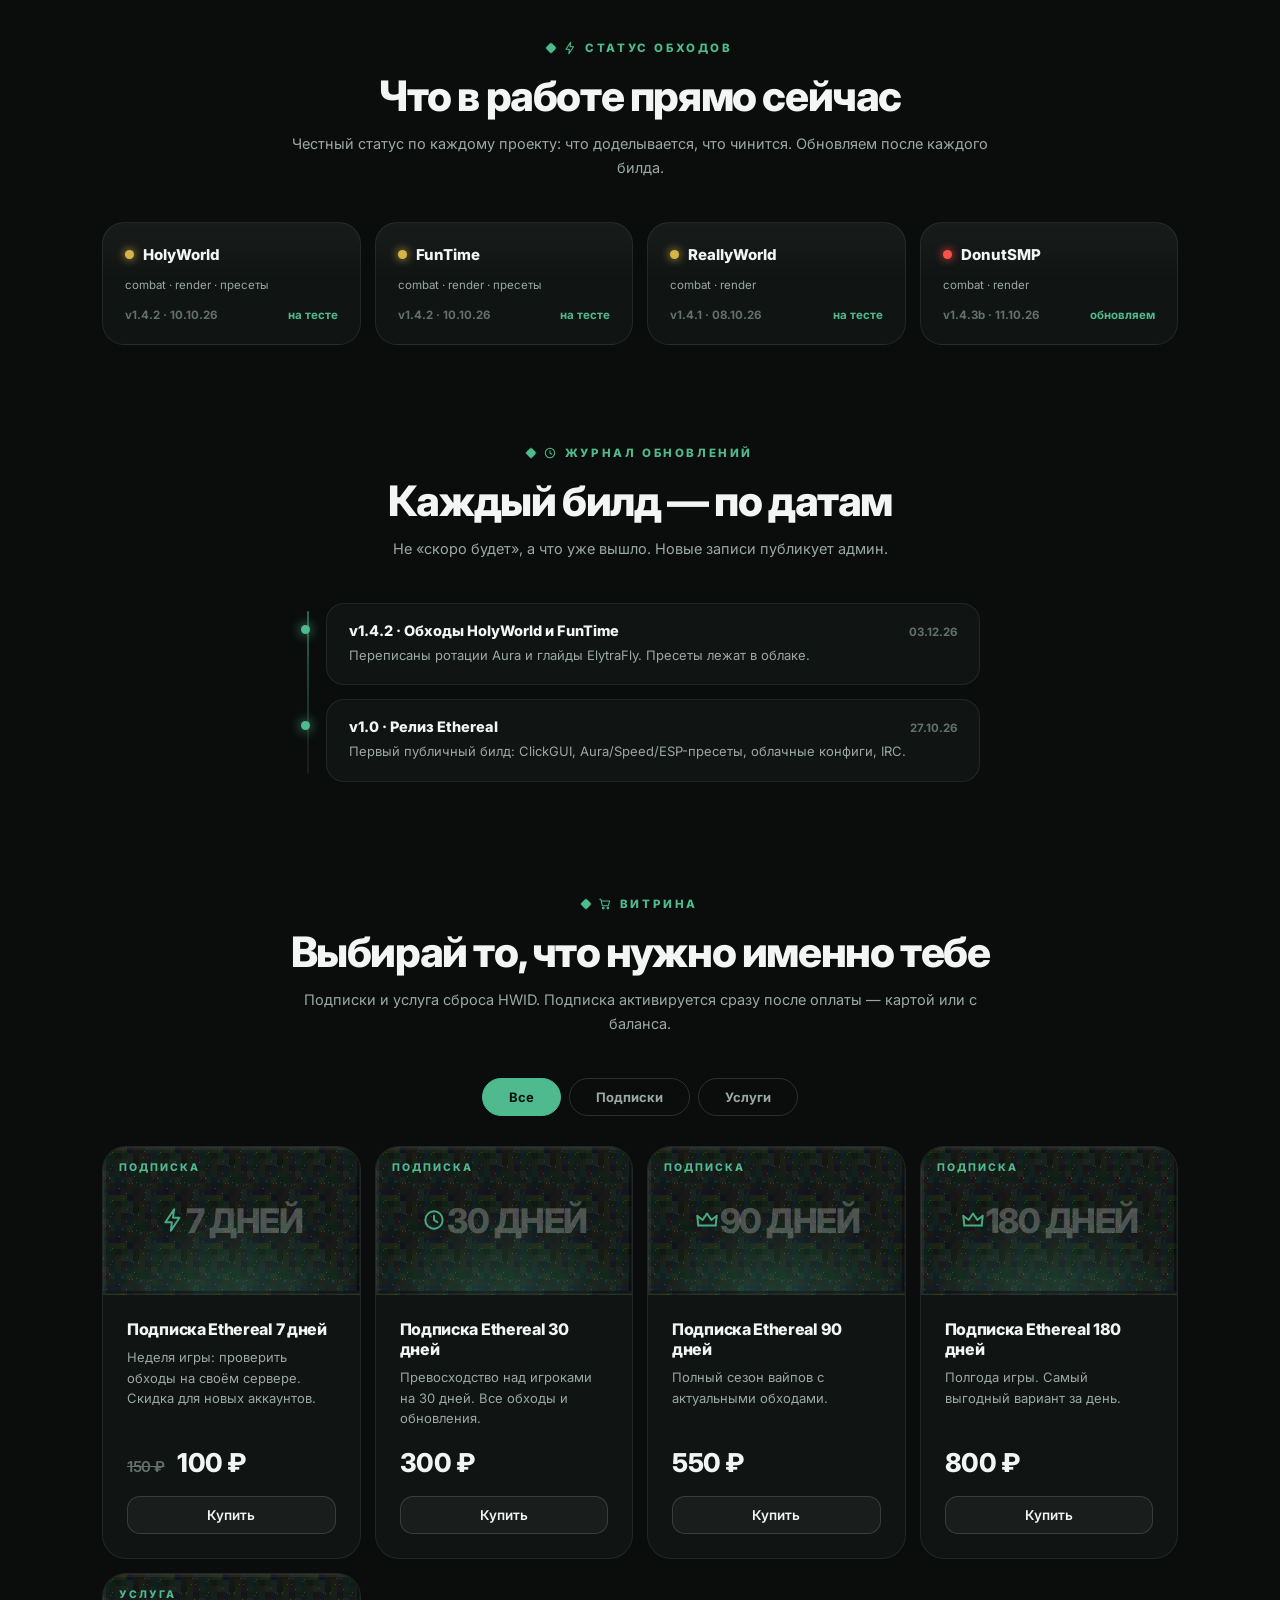
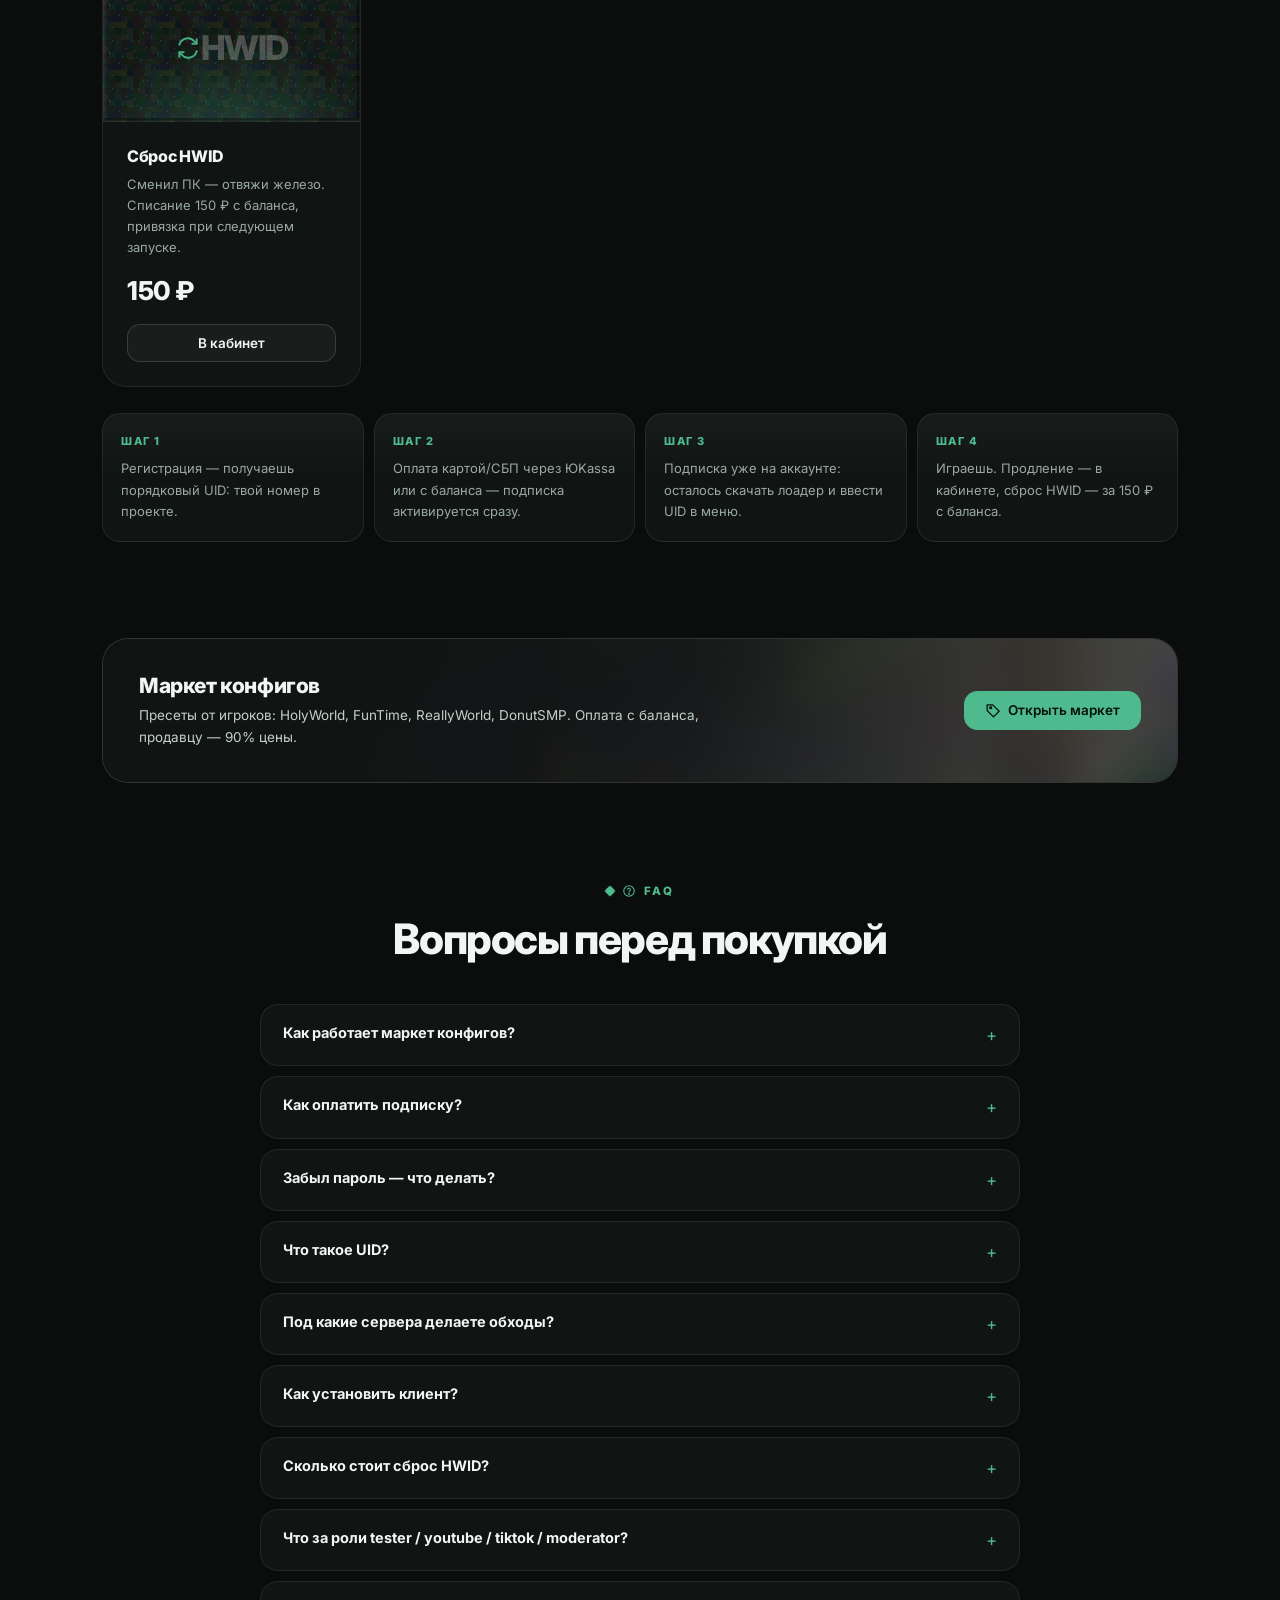
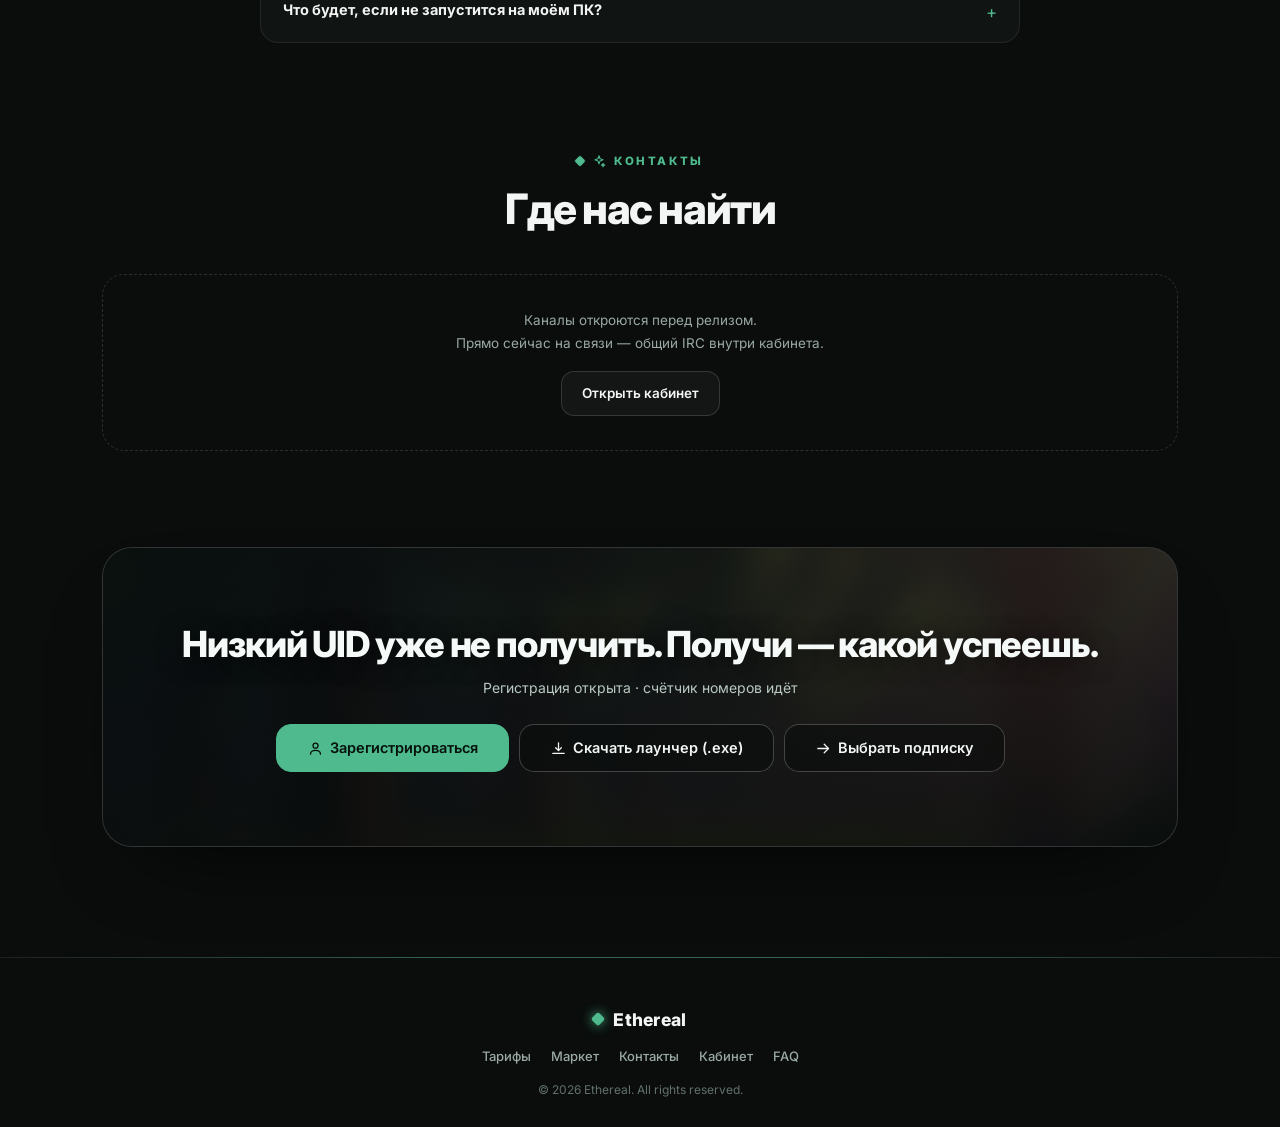
==== commit 8639c018: "animated aurora black backdrop replaces static MC tile, hero fade-in + parallax + floating dust, bre" ====
--- a/index.html
+++ b/index.html
@@ -34,7 +34,8 @@
 <main id="top">
 <!-- HERO -->
 <section class="hero">
-  <div class="hero-bg" aria-hidden="true"></div>
+  <div class="hero-bg-wrap" aria-hidden="true"><div class="hero-bg"></div></div>
+  <div class="hero-particles" aria-hidden="true"></div>
   <div class="hero-veil" aria-hidden="true"></div>
   <div class="wrap hero-in">
     <span class="kicker reveal">ETHEREAL CLIENT · 1.21.11 · FABRIC</span>
--- a/css/base.css
+++ b/css/base.css
@@ -87,14 +87,30 @@
   transition: background .3s, color .3s;
   -webkit-font-smoothing: antialiased;
 }
-/* Minecraft-style tiled stone backdrop (dark themes). arctic uses a clean light bg. */
+/* animated aurora backdrop: soft accent blobs slowly drifting over pure black */
 body::before {
+  content: ''; position: fixed; inset: -25%; z-index: 0; pointer-events: none;
+  background:
+    radial-gradient(38% 32% at 18% 22%, var(--acc-dim), transparent 70%),
+    radial-gradient(32% 28% at 82% 18%, var(--acc-dim), transparent 72%),
+    radial-gradient(42% 36% at 62% 82%, var(--acc-dim), transparent 70%),
+    radial-gradient(28% 24% at 30% 70%, var(--acc-dim), transparent 74%);
+  animation: auroraDrift 28s ease-in-out infinite alternate;
+}
+@keyframes auroraDrift {
+  0%   { transform: translate(0, 0) scale(1); }
+  33%  { transform: translate(2.5%, -1.8%) scale(1.04); }
+  66%  { transform: translate(-2%, 1.5%) scale(1.02); }
+  100% { transform: translate(1.5%, 2.2%) scale(1.05); }
+}
+/* fine film grain over everything (static pattern, cheap) */
+body::after {
   content: ''; position: fixed; inset: 0; z-index: 0; pointer-events: none;
-  background-image: url('../assets/tile_dark.png');
-  background-size: 64px 64px; image-rendering: pixelated;
   opacity: .5;
-}
-body[data-theme="arctic"]::before { display: none; }
+  background-image: url("data:image/svg+xml,%3Csvg xmlns='http://www.w3.org/2000/svg' width='140' height='140'%3E%3Cfilter id='n'%3E%3CfeTurbulence type='fractalNoise' baseFrequency='.9' numOctaves='2' stitchTiles='stitch'/%3E%3CfeColorMatrix type='saturate' values='0'/%3E%3CfeComponentTransfer%3E%3CfeFuncA type='linear' slope='.05'/%3E%3C/feComponentTransfer%3E%3C/filter%3E%3Crect width='140' height='140' filter='url(%23n)'/%3E%3C/svg%3E");
+}
+body[data-theme="arctic"]::before,
+body[data-theme="arctic"]::after { display: none; }
 body.no-motion * { animation: none !important; transition: none !important; }
 ::selection { background: var(--acc); color: #06110c; }
 .wrap { max-width: 1120px; margin: 0 auto; padding: 0 22px; }
--- a/css/landing.css
+++ b/css/landing.css
@@ -9,22 +9,29 @@
   text-align: center; padding: 200px 0 130px;
   overflow: hidden; isolation: isolate;
 }
+.hero-bg-wrap {
+  position: absolute; inset: -3%; z-index: -2;
+  will-change: transform;
+}
 .hero-bg {
-  position: absolute; inset: -3%;
+  position: absolute; inset: 0;
   background: url('../assets/wp3.png') center 58% / cover no-repeat;
-  z-index: -2;
-  animation: heroZoom 36s ease-in-out infinite alternate;
+  opacity: 0; /* fades in on load → smooth appearance */
+  animation: heroZoom 36s ease-in-out infinite alternate, heroFadeIn 1.6s ease .1s forwards;
+  will-change: transform, opacity;
 }
 @keyframes heroZoom { from { transform: scale(1); } to { transform: scale(1.07); } }
-
-/* readability veil: dark under the header, dissolves into the page below */
+@keyframes heroFadeIn { to { opacity: 1; } }
+
+/* readability veil: dark under the header, long soft dissolve into the page bg */
 .hero-bg::after {
   content: ''; position: absolute; inset: 0;
   background: linear-gradient(to bottom,
-    rgba(6, 9, 8, .82) 0%,
-    rgba(6, 9, 8, .34) 24%,
-    rgba(6, 9, 8, .30) 46%,
-    rgba(8, 11, 10, .78) 78%,
+    rgba(6, 9, 8, .84) 0%,
+    rgba(6, 9, 8, .38) 20%,
+    rgba(6, 9, 8, .26) 42%,
+    rgba(7, 10, 9, .55) 68%,
+    rgba(9, 12, 11, .86) 86%,
     var(--bg) 100%);
 }
 /* vignette + forest-glow accent behind the text */
@@ -33,6 +40,22 @@
   background:
     radial-gradient(58% 52% at 50% 56%, rgba(78, 186, 142, .16), transparent 72%),
     radial-gradient(115% 90% at 50% 42%, transparent 42%, rgba(5, 8, 7, .58) 100%);
+}
+
+/* floating dust particles over the hero (spawned by landing.js) */
+.hero-particles { position: absolute; inset: 0; z-index: 1; pointer-events: none; overflow: hidden; }
+.hero-particles i {
+  position: absolute; bottom: -12px;
+  width: 3px; height: 3px; border-radius: 50%;
+  background: var(--acc); opacity: 0;
+  box-shadow: 0 0 8px var(--acc);
+  animation: dustRise linear infinite;
+}
+@keyframes dustRise {
+  0%   { transform: translateY(0) translateX(0); opacity: 0; }
+  12%  { opacity: .55; }
+  55%  { opacity: .35; }
+  100% { transform: translateY(-96vh) translateX(28px); opacity: 0; }
 }
 .hero-in { position: relative; z-index: 2; }
 
@@ -423,8 +446,16 @@
 .adv:hover .adv-ico { transform: translateY(-6px) rotate(-6deg) scale(1.06); box-shadow: 0 10px 34px -8px var(--acc); }
 
 /* main button glow + press */
-.btn-solid { position: relative; overflow: hidden; transition: transform .18s, box-shadow .3s; }
-.btn-solid:hover { transform: translateY(-2px); box-shadow: 0 10px 30px -8px var(--acc); }
+.btn-solid {
+  position: relative; overflow: hidden;
+  transition: transform .18s, box-shadow .3s;
+  animation: btnBreath 3.4s ease-in-out infinite;
+}
+@keyframes btnBreath {
+  0%, 100% { box-shadow: 0 0 0 0 rgba(78, 186, 142, 0); }
+  50% { box-shadow: 0 0 26px -6px var(--acc); }
+}
+.btn-solid:hover { transform: translateY(-2px); box-shadow: 0 10px 30px -8px var(--acc); animation: none; }
 .btn-solid:active { transform: translateY(0) scale(.98); }
 .btn-solid::before {
   content: ''; position: absolute; inset: 0;
